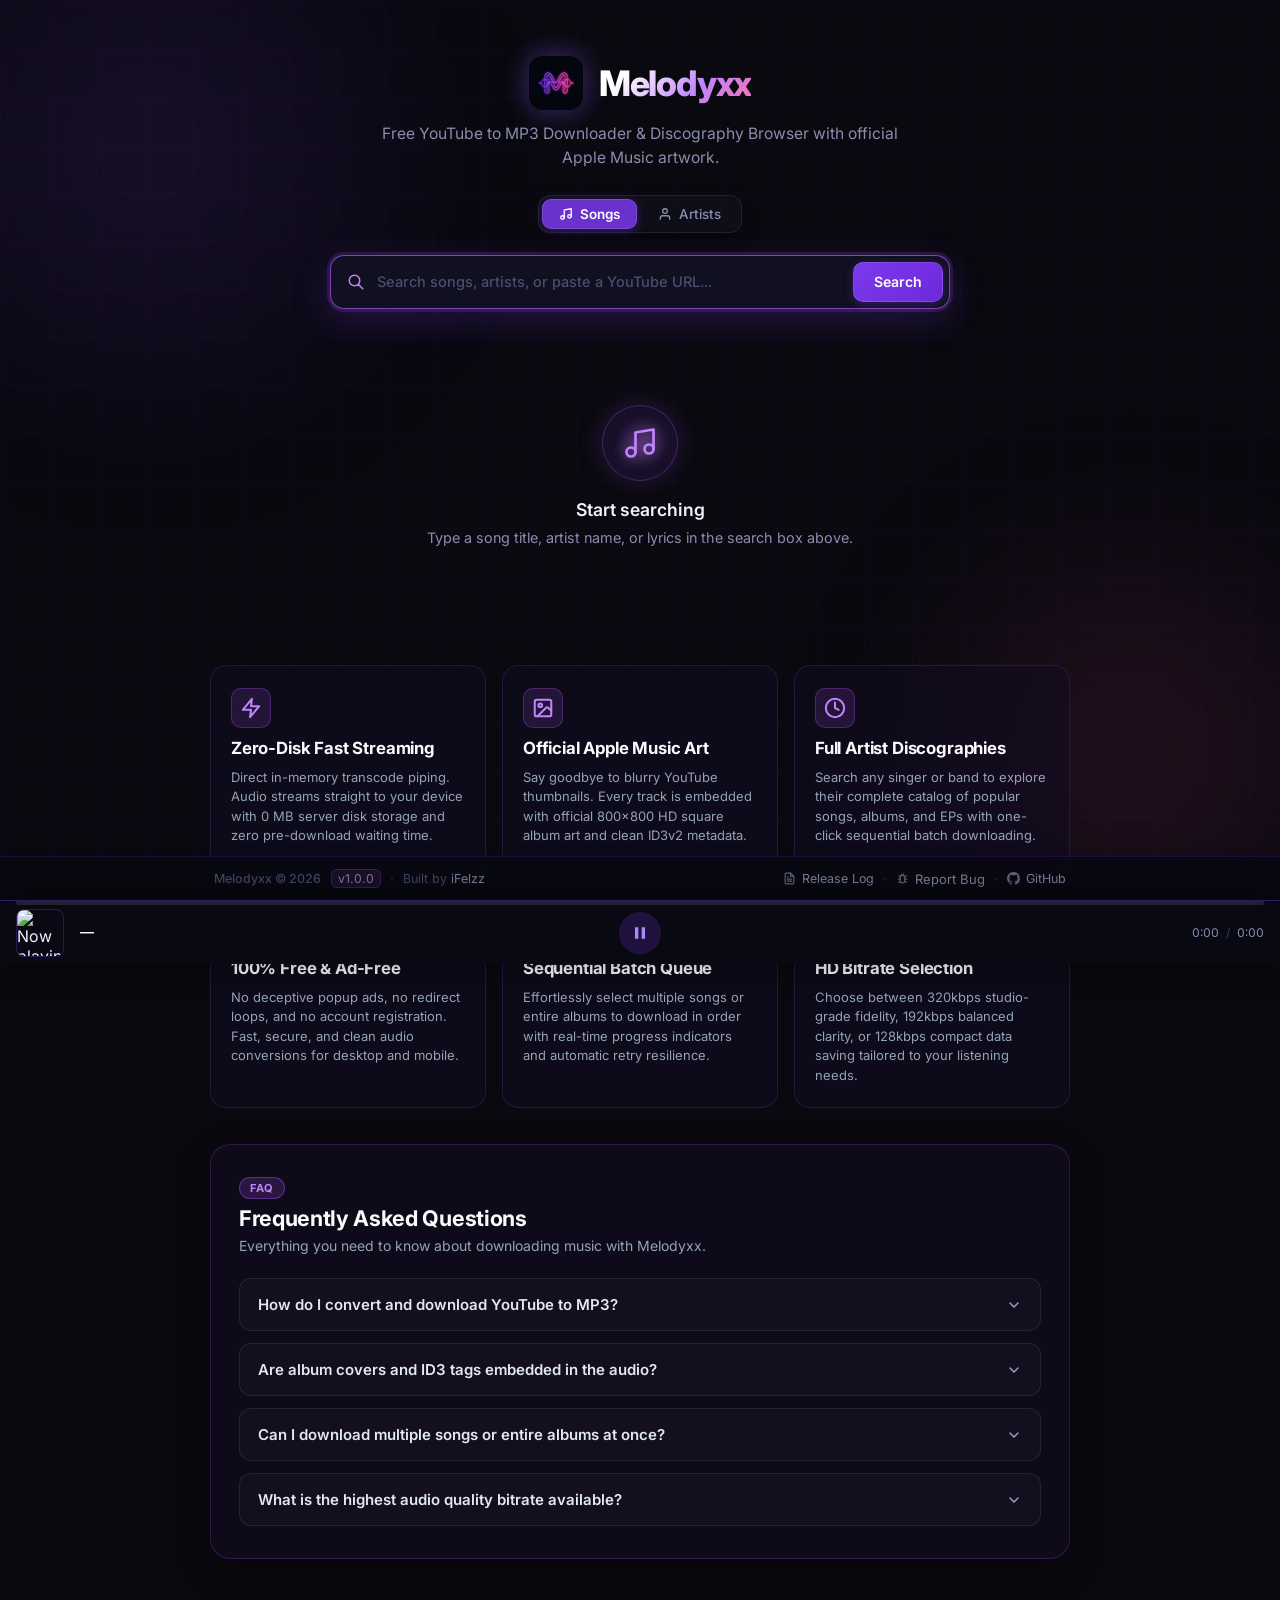
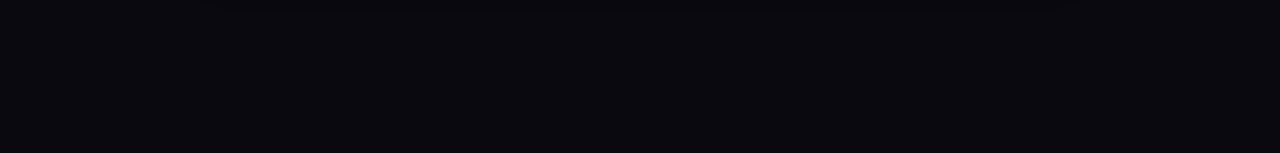
==== static/index.html @ e7a29bbb "fix(metadata): disambiguate artist photo via compact slug and fan ranking v1.14.8" ====
<!DOCTYPE html>
<html lang="en">

<head>
  <meta charset="UTF-8" />
  <meta name="viewport" content="width=device-width, initial-scale=1.0, viewport-fit=cover" />
  <title>Melodyxx — Free YouTube to MP3 Downloader &amp; Discography Browser (320kbps)</title>

  <!-- Primary SEO Meta Tags -->
  <meta name="title" content="Melodyxx — Free YouTube to MP3 Downloader &amp; Discography Browser (320kbps)" />
  <meta name="description" content="Fast, free YouTube to MP3 converter and artist discography browser. Download high-quality 320kbps MP3 audio with official Apple Music artwork and clean ID3 tags. No ads, no registration." />
  <meta name="keywords" content="youtube to mp3, youtube mp3 downloader, convert youtube to mp3, free youtube audio downloader, 320kbps mp3 download, music discography downloader, apple music metadata mp3, fast mp3 downloader no ads, safe mp3 converter" />
  <meta name="author" content="Melodyxx" />
  <meta name="robots" content="index, follow, max-image-preview:large, max-snippet:-1, max-video-preview:-1" />
  <link rel="canonical" href="https://melodyxx.eztec.biz.id/" />
  <meta name="google-site-verification" content="n9xC6-qf3zD8pCA3_-r5wdKkDVhva8FqZfMm5jcfBtU" />

  <!-- Open Graph / Facebook / Discord / WhatsApp -->
  <meta property="og:type" content="website" />
  <meta property="og:site_name" content="Melodyxx" />
  <meta property="og:url" content="https://melodyxx.eztec.biz.id/" />
  <meta property="og:title" content="Melodyxx — Free YouTube to MP3 Downloader &amp; Discography Browser" />
  <meta property="og:description" content="Download high-quality 320kbps MP3 music with official Apple Music artwork and clean metadata. 100% free, zero ads, no registration required." />
  <meta property="og:image" content="https://melodyxx.eztec.biz.id/static/logo.png" />
  <meta property="og:image:secure_url" content="https://melodyxx.eztec.biz.id/static/logo.png" />
  <meta property="og:image:width" content="512" />
  <meta property="og:image:height" content="512" />
  <meta property="og:image:alt" content="Melodyxx - Zero-Disk YouTube MP3 Downloader" />

  <!-- Twitter Card -->
  <meta name="twitter:card" content="summary" />
  <meta name="twitter:url" content="https://melodyxx.eztec.biz.id/" />
  <meta name="twitter:title" content="Melodyxx — Free YouTube to MP3 Downloader &amp; Discography Browser" />
  <meta name="twitter:description" content="Fast YouTube to MP3 audio converter with 320kbps streaming, official Apple Music artwork, and batch downloading. 100% free with zero ads." />
  <meta name="twitter:image" content="https://melodyxx.eztec.biz.id/static/logo.png" />
  <meta name="twitter:image:alt" content="Melodyxx - Zero-Disk YouTube MP3 Downloader" />

  <!-- Favicons & Mobile Icons -->
  <meta name="theme-color" content="#7c3aed" />
  <meta name="color-scheme" content="dark" />
  <link rel="icon" type="image/png" href="/static/logo.png?v=3" />
  <link rel="shortcut icon" href="/static/logo.png?v=3" />
  <link rel="apple-touch-icon" href="/static/logo.png?v=3" />
  <link rel="manifest" href="/static/manifest.json" />
  <meta name="apple-mobile-web-app-capable" content="yes" />
  <meta name="apple-mobile-web-app-status-bar-style" content="black-translucent" />
  <meta name="apple-mobile-web-app-title" content="Melodyxx" />

  <!-- Google Fonts -->
  <link rel="preconnect" href="https://fonts.googleapis.com" />
  <link rel="preconnect" href="https://fonts.gstatic.com" crossorigin />
  <link href="https://fonts.googleapis.com/css2?family=Inter:wght@300;400;500;600;700;800&display=swap" rel="stylesheet" />

  <!-- Structured Data: WebApplication, WebSite, & FAQPage Schemas -->
  <script type="application/ld+json">
  {
    "@context": "https://schema.org",
    "@graph": [
      {
        "@type": "WebApplication",
        "@id": "https://melodyxx.eztec.biz.id/#app",
        "name": "Melodyxx",
        "url": "https://melodyxx.eztec.biz.id/",
        "applicationCategory": "MultimediaApplication",
        "operatingSystem": "All (Web Browser, Windows, macOS, Linux, Android, iOS)",
        "browserRequirements": "Requires JavaScript. Requires HTML5 Audio support.",
        "offers": {
          "@type": "Offer",
          "price": "0",
          "priceCurrency": "USD"
        },
        "description": "Fast, free zero-disk YouTube to MP3 converter and artist discography browser. Delivers 320kbps MP3s with official Apple Music artwork and ID3 metadata.",
        "featureList": [
          "Zero-disk real-time in-memory streaming",
          "Official 800x800 Apple Music cover art embedding",
          "Automatic ID3v2 tag synchronization (Title, Artist, Album, Year)",
          "Artist discography browser with top popular tracks and full albums",
          "Sequential batch download queue",
          "Configurable download quality: 320kbps, 192kbps, 128kbps",
          "Zero intrusive ads and no registration required"
        ]
      },
      {
        "@type": "WebSite",
        "@id": "https://melodyxx.eztec.biz.id/#website",
        "url": "https://melodyxx.eztec.biz.id/",
        "name": "Melodyxx",
        "description": "Free YouTube to MP3 Downloader & Discography Browser",
        "potentialAction": {
          "@type": "SearchAction",
          "target": {
            "@type": "EntryPoint",
            "urlTemplate": "https://melodyxx.eztec.biz.id/?q={search_term_string}"
          },
          "query-input": "required name=search_term_string"
        }
      },
      {
        "@type": "FAQPage",
        "@id": "https://melodyxx.eztec.biz.id/#faq",
        "mainEntity": [
          {
            "@type": "Question",
            "name": "How do I download YouTube music to MP3 with Melodyxx?",
            "acceptedAnswer": {
              "@type": "Answer",
              "text": "Simply enter a song title, artist name, or paste a YouTube video URL into the search bar, select your preferred quality (128k, 192k, or 320k), and click Download. Your MP3 file will stream directly to your device with official cover art."
            }
          },
          {
            "@type": "Question",
            "name": "Is Melodyxx free and safe without ads?",
            "acceptedAnswer": {
              "@type": "Answer",
              "text": "Yes, Melodyxx is 100% free with zero pop-up ads, deceptive click redirects, or malware. No account creation or software installation is required."
            }
          },
          {
            "@type": "Question",
            "name": "Does Melodyxx include official album art and ID3 metadata?",
            "acceptedAnswer": {
              "@type": "Answer",
              "text": "Yes! Melodyxx automatically queries the Apple Music catalog to retrieve official high-resolution 800x800 square cover art and embeds standard ID3v2 tags (Artist, Title, Album, and Release Year) directly into the MP3 file on the fly."
            }
          },
          {
            "@type": "Question",
            "name": "Can I download an entire artist discography or album in batch?",
            "acceptedAnswer": {
              "@type": "Answer",
              "text": "Yes. Switch to the 'Artists' tab, search for any artist to view their popular tracks and albums, select multiple songs or click 'Select All', and download them sequentially using the batch download queue."
            }
          },
          {
            "@type": "Question",
            "name": "What audio quality bitrates are supported?",
            "acceptedAnswer": {
              "@type": "Answer",
              "text": "Melodyxx supports 320kbps (High-definition studio quality), 192kbps (Standard balanced quality), and 128kbps (Compact data-saving quality)."
            }
          }
        ]
      }
    ]
  }
  </script>

  <link rel="stylesheet" href="/static/css/style.css?v=1.14.8" />
</head>

<body>

  <!-- Floating App Update Notification Banner -->
  <div id="update-notification-banner" class="update-notification-banner" style="display: none;" role="alert">
    <div class="update-banner-icon" aria-hidden="true">
      <svg width="18" height="18" viewBox="0 0 24 24" fill="none" stroke="currentColor" stroke-width="2.2" stroke-linecap="round" stroke-linejoin="round">
        <path d="M3 12a9 9 0 0 1 9-9 9.75 9.75 0 0 1 6.74 2.74L21 8"/>
        <path d="M21 3v5h-5"/>
        <path d="M21 12a9 9 0 0 1-9 9 9.75 9.75 0 0 1-6.74-2.74L3 16"/>
        <path d="M3 21v-5h5"/>
      </svg>
    </div>
    <div class="update-banner-content">
      <div class="update-banner-title">Update Available!</div>
      <div class="update-banner-desc">Melodyxx <span id="update-new-version" class="update-version-tag">v1.2.0</span> is ready. Refresh to update.</div>
    </div>
    <div class="update-banner-actions">
      <button type="button" class="btn-update-reload" id="btn-update-reload">Refresh</button>
      <button type="button" class="btn-update-dismiss" id="btn-update-dismiss" aria-label="Dismiss">&times;</button>
    </div>
  </div>

  <!-- Reconnected Notification Toast Banner -->
  <div id="reconnect-banner" class="reconnect-banner" style="display: none;" role="status">
    <div class="reconnect-banner-icon" aria-hidden="true">
      <svg width="18" height="18" viewBox="0 0 24 24" fill="none" stroke="#34d399" stroke-width="2.5" stroke-linecap="round" stroke-linejoin="round">
        <path d="M20 6L9 17l-5-5"/>
      </svg>
    </div>
    <span class="reconnect-banner-text">Connected! You're back online.</span>
  </div>

  <!-- Decorative background -->
  <div class="bg-mesh" aria-hidden="true"></div>
  <div class="bg-grid" aria-hidden="true"></div>

  <div class="app-wrapper">

    <!-- ── HERO / HEADER ── -->
    <header class="hero" role="banner">
      <div class="logo-wrap">
        <img src="/static/logo.png?v=3" alt="Melodyxx logo" class="logo-img" />
        <h1 class="logo-text">Melodyxx</h1>
      </div>

      <p class="hero-tagline">
        Free YouTube to MP3 Downloader &amp; Discography Browser with official Apple Music artwork.
      </p>

      <!-- Search Mode Tabs -->
      <div class="search-mode-tabs" role="tablist" aria-label="Search Mode">
        <button type="button" class="search-mode-tab active" data-mode="songs" id="tab-mode-songs" role="tab" aria-selected="true">
          <svg width="14" height="14" viewBox="0 0 24 24" fill="none" stroke="currentColor" stroke-width="2.2" stroke-linecap="round" stroke-linejoin="round" aria-hidden="true"><path d="M9 18V5l12-2v13"></path><circle cx="6" cy="18" r="3"></circle><circle cx="18" cy="16" r="3"></circle></svg>
          <span>Songs</span>
        </button>
        <button type="button" class="search-mode-tab" data-mode="artists" id="tab-mode-artists" role="tab" aria-selected="false">
          <svg width="14" height="14" viewBox="0 0 24 24" fill="none" stroke="currentColor" stroke-width="2.2" stroke-linecap="round" stroke-linejoin="round" aria-hidden="true"><path d="M20 21v-2a4 4 0 0 0-4-4H8a4 4 0 0 0-4 4v2"></path><circle cx="12" cy="7" r="4"></circle></svg>
          <span>Artists</span>
        </button>
      </div>

      <!-- Unified Search Command Bar -->
      <form class="search-form" id="search-form" role="search" aria-label="Search songs or artists">
        <div class="search-input-wrap">
          <svg class="search-icon" aria-hidden="true" fill="none" stroke="currentColor" viewBox="0 0 24 24">
            <path stroke-linecap="round" stroke-linejoin="round" stroke-width="2"
              d="M21 21l-6-6m2-5a7 7 0 11-14 0 7 7 0 0114 0z" />
          </svg>
          <input id="search-input" type="search" name="q" placeholder="Search songs, artists, or paste a YouTube URL..."
            autocomplete="off" spellcheck="false" aria-label="Search keyword" required />
          <button type="button" id="btn-search-clear" class="btn-search-clear" aria-label="Clear search input" style="display: none;">
            <svg width="13" height="13" viewBox="0 0 24 24" fill="none" stroke="currentColor" stroke-width="2.5" stroke-linecap="round" stroke-linejoin="round" aria-hidden="true">
              <line x1="18" y1="6" x2="6" y2="18"></line>
              <line x1="6" y1="6" x2="18" y2="18"></line>
            </svg>
          </button>
        </div>
        <button type="submit" id="search-btn" aria-label="Search">
          <span>Search</span>
        </button>

        <!-- Live Autocomplete & Artist Recommendation Dropdown -->
        <div id="search-suggestions" class="search-suggestions-dropdown" style="display: none;" role="listbox" aria-label="Search recommendations"></div>
      </form>
    </header>

    <!-- ── MAIN CONTENT ── -->
    <main class="main-content" id="main-content" aria-live="polite">
      <div class="container">

        <!-- Loading spinner -->
        <div id="loading" role="status" aria-label="Searching…">
          <div class="spinner" aria-hidden="true"></div>
          <p class="loading-text" id="loading-text">Searching for songs…</p>
        </div>

        <!-- Empty state (default) -->
        <div class="state-msg" id="empty-state">
          <div class="state-icon-wrap" aria-hidden="true">
            <svg class="state-icon" viewBox="0 0 24 24" fill="none" stroke="currentColor" stroke-width="1.8" stroke-linecap="round" stroke-linejoin="round">
              <path d="M9 18V5l12-2v13" />
              <circle cx="6" cy="18" r="3" />
              <circle cx="18" cy="16" r="3" />
            </svg>
          </div>
          <h3>Start searching</h3>
          <p>Type a song title, artist name, or lyrics in the search box above.</p>
        </div>

        <!-- Error state -->
        <div class="state-msg" id="error-state" style="display:none;" role="alert">
          <div class="state-icon-wrap state-icon-error" aria-hidden="true">
            <svg class="state-icon" viewBox="0 0 24 24" fill="none" stroke="currentColor" stroke-width="1.8" stroke-linecap="round" stroke-linejoin="round">
              <path d="m21.73 18-8-14a2 2 0 0 0-3.48 0l-8 14A2 2 0 0 0 4 21h16a2 2 0 0 0 1.73-3Z" />
              <line x1="12" y1="9" x2="12" y2="13" />
              <line x1="12" y1="17" x2="12.01" y2="17" />
            </svg>
          </div>
          <h3>Search failed</h3>
          <p id="error-msg">An error occurred. Please try again.</p>
        </div>

        <!-- No results state -->
        <div class="state-msg" id="no-results-state" style="display:none;">
          <div class="state-icon-wrap" aria-hidden="true">
            <svg class="state-icon" viewBox="0 0 24 24" fill="none" stroke="currentColor" stroke-width="1.8" stroke-linecap="round" stroke-linejoin="round">
              <circle cx="11" cy="11" r="8" />
              <line x1="21" y1="21" x2="16.65" y2="16.65" />
              <line x1="8" y1="11" x2="14" y2="11" />
            </svg>
          </div>
          <h3>No results found</h3>
          <p>Try a different keyword.</p>
        </div>

        <!-- Results -->
        <section id="results" aria-label="Search results">
          <div class="results-header-wrap">
            <div style="display: flex; align-items: center; gap: 12px;">
              <span class="results-title">Search Results</span>
              <span class="results-count" id="results-count">0 results</span>
            </div>
            <div class="results-actions-bar">
              <div class="global-quality-wrap">
                <span class="action-bar-label">Download Quality:</span>
                <div class="global-quality-toggle" role="group" aria-label="Default audio quality">
                  <button type="button" class="global-q-btn" data-quality="128" aria-label="Set 128k quality">128k</button>
                  <button type="button" class="global-q-btn" data-quality="192" aria-label="Set 192k quality">192k</button>
                  <button type="button" class="global-q-btn active" data-quality="320" aria-label="Set 320k quality">320k</button>
                </div>
              </div>
              <div class="limit-selector">
                <label for="limit-select">Show:</label>
                <select id="limit-select">
                  <option value="10">10 per page</option>
                  <option value="20">20 per page</option>
                  <option value="30">30 per page</option>
                  <option value="50">50 per page</option>
                </select>
              </div>
            </div>
          </div>
          <div class="results-grid" id="results-grid" role="list">
            <!-- Cards injected here -->
          </div>
          <div class="pagination" id="pagination-controls" style="display: none;">
            <button class="pagination-btn" id="btn-prev">Previous</button>
            <div class="pagination-info">Page <span id="page-current">1</span> of <span id="page-total">1</span></div>
            <button class="pagination-btn" id="btn-next">Next</button>
          </div>
        </section>

        <!-- Artist Search Results List -->
        <section id="artist-search-results" class="artist-search-section" style="display: none;" aria-label="Artist search results">
          <div class="results-header-wrap">
            <div style="display: flex; align-items: center; gap: 12px;">
              <span class="results-title">Artists Found</span>
              <span class="results-count" id="artist-results-count">0 artists</span>
            </div>
          </div>

          <!-- Did you mean / Suggestion chips -->
          <div id="artist-suggestions-bar" class="artist-suggestions-bar" style="display: none;">
            <div class="suggestion-label-wrap">
              <svg class="suggestion-icon" width="14" height="14" viewBox="0 0 24 24" fill="none" stroke="currentColor" stroke-width="2.2" stroke-linecap="round" stroke-linejoin="round" aria-hidden="true"><circle cx="12" cy="12" r="10"></circle><line x1="12" y1="16" x2="12" y2="12"></line><line x1="12" y1="8" x2="12.01" y2="8"></line></svg>
              <span>Did you mean:</span>
            </div>
            <div id="artist-suggestion-chips" class="suggestion-chips" role="group" aria-label="Suggested artists"></div>
          </div>

          <div class="artist-results-grid" id="artist-results-grid"></div>

          <!-- Load More Button -->
          <div class="artist-load-more-wrap" id="artist-load-more-wrap" style="display: none;">
            <button type="button" class="btn-load-more-artists" id="btn-load-more-artists" aria-label="Load more artists">
              <svg width="15" height="15" viewBox="0 0 24 24" fill="none" stroke="currentColor" stroke-width="2.5" stroke-linecap="round" stroke-linejoin="round" aria-hidden="true">
                <path d="M12 5v14M5 12h14"></path>
              </svg>
              <span id="btn-load-more-artists-label">Load More Artists</span>
            </button>
          </div>
        </section>

        <!-- Artist Discography View -->
        <section id="artist-view" class="artist-discography-section" style="display: none;" aria-label="Artist Discography">
          <button type="button" class="btn-back-artist" id="btn-back-artist">
            <svg width="16" height="16" viewBox="0 0 24 24" fill="none" stroke="currentColor" stroke-width="2.5"><path d="M19 12H5M12 19l-7-7 7-7"/></svg>
            Back to Search Results
          </button>

          <!-- Artist Hero Banner -->
          <div class="artist-banner" id="artist-banner">
            <!-- Dynamic Ambient Artwork Backdrop -->
            <div class="artist-ambient-backdrop" id="artist-ambient-backdrop" aria-hidden="true"></div>
            <div class="artist-banner-overlay" aria-hidden="true"></div>

            <div class="artist-banner-content">
              <div class="artist-banner-left">
                <div class="artist-avatar-wrap">
                  <img class="artist-avatar" id="artist-avatar" src="" alt="Artist Photo">
                </div>
                <div class="artist-meta">
                  <div class="artist-badges-wrap" style="display: flex; align-items: center; gap: 8px; margin-bottom: 6px; flex-wrap: wrap;">
                    <span class="artist-country-badge" id="artist-country" style="display: none;"></span>
                    <span class="artist-genre-badge" id="artist-genre">Genre</span>
                  </div>
                  <h2 class="artist-name" id="artist-name">Artist Name</h2>
                  <p class="artist-stats" id="artist-stats">Loading discography...</p>
                </div>
              </div>

              <!-- Extra Music Insights & Stats (Right Column) -->
              <div class="artist-extra-stats" id="artist-extra-stats">
                <div class="stat-pill-card" title="Career Span / Release Years">
                  <div class="stat-pill-icon" aria-hidden="true">
                    <svg width="14" height="14" viewBox="0 0 24 24" fill="none" stroke="currentColor" stroke-width="2.2" stroke-linecap="round" stroke-linejoin="round">
                      <rect x="3" y="4" width="18" height="18" rx="2" ry="2"></rect>
                      <line x1="16" y1="2" x2="16" y2="6"></line>
                      <line x1="8" y1="2" x2="8" y2="6"></line>
                      <line x1="3" y1="10" x2="21" y2="10"></line>
                    </svg>
                  </div>
                  <div class="stat-pill-info">
                    <span class="stat-pill-label">Career Span</span>
                    <span class="stat-pill-val" id="artist-stat-career">—</span>
                  </div>
                </div>

                <div class="stat-pill-card" title="Most Recent Album or EP">
                  <div class="stat-pill-icon" aria-hidden="true">
                    <svg width="14" height="14" viewBox="0 0 24 24" fill="none" stroke="currentColor" stroke-width="2.2" stroke-linecap="round" stroke-linejoin="round">
                      <circle cx="12" cy="12" r="10"></circle>
                      <circle cx="12" cy="12" r="3"></circle>
                    </svg>
                  </div>
                  <div class="stat-pill-info">
                    <span class="stat-pill-label">Latest Album</span>
                    <span class="stat-pill-val" id="artist-stat-latest">—</span>
                  </div>
                </div>

                <div class="stat-pill-card" title="Estimated Total Playtime for Popular Tracks">
                  <div class="stat-pill-icon" aria-hidden="true">
                    <svg width="14" height="14" viewBox="0 0 24 24" fill="none" stroke="currentColor" stroke-width="2.2" stroke-linecap="round" stroke-linejoin="round">
                      <circle cx="12" cy="12" r="10"></circle>
                      <polyline points="12 6 12 12 16 14"></polyline>
                    </svg>
                  </div>
                  <div class="stat-pill-info">
                    <span class="stat-pill-label">Total Music</span>
                    <span class="stat-pill-val" id="artist-stat-duration">—</span>
                  </div>
                </div>

                <div class="stat-pill-card" title="Estimated Total Audio Download Size">
                  <div class="stat-pill-icon" aria-hidden="true">
                    <svg width="14" height="14" viewBox="0 0 24 24" fill="none" stroke="currentColor" stroke-width="2.2" stroke-linecap="round" stroke-linejoin="round">
                      <path d="M21 15v4a2 2 0 0 1-2 2H5a2 2 0 0 1-2-2v-4"></path>
                      <polyline points="7 10 12 15 17 10"></polyline>
                      <line x1="12" y1="15" x2="12" y2="3"></line>
                    </svg>
                  </div>
                  <div class="stat-pill-info">
                    <span class="stat-pill-label">Est. Size</span>
                    <span class="stat-pill-val" id="artist-stat-size">—</span>
                  </div>
                </div>
              </div>
            </div>
          </div>

          <!-- Discography Sub Tabs: Top Songs vs Albums -->
          <div class="disco-nav-tabs" role="tablist">
            <button type="button" class="disco-tab active" data-view="top-songs" id="tab-top-songs">
              <svg class="tab-icon" viewBox="0 0 24 24" fill="none" stroke="currentColor" stroke-width="2" stroke-linecap="round" stroke-linejoin="round" aria-hidden="true">
                <path d="M8.5 14.5A2.5 2.5 0 0 0 11 12c0-1.38-.5-2-1-3-1.072-2.143-.224-4.054 2-6 .5 2.5 2 4.9 4 6.5 2 1.6 3 3.5 3 5.5a7 7 0 1 1-14 0c0-1.153.433-2.294 1-3a2.5 2.5 0 0 0 2.5 2.5z" />
              </svg>
              Popular Songs
            </button>
            <button type="button" class="disco-tab" data-view="albums" id="tab-albums">
              <svg class="tab-icon" viewBox="0 0 24 24" fill="none" stroke="currentColor" stroke-width="2" stroke-linecap="round" stroke-linejoin="round" aria-hidden="true">
                <circle cx="12" cy="12" r="10" />
                <circle cx="12" cy="12" r="3" />
              </svg>
              All Albums &amp; EPs
            </button>
          </div>

          <!-- Top Songs Panel -->
          <div class="disco-panel" id="panel-top-songs">
            <div class="disco-panel-header">
              <span class="panel-subtitle" id="top-songs-subtitle">Most popular songs</span>
              <div class="disco-top-actions">
                <div class="disco-limit-wrap">
                  <label for="top-songs-limit-select">Show:</label>
                  <select id="top-songs-limit-select" class="disco-select">
                    <option value="25">25 songs</option>
                    <option value="50">50 songs</option>
                    <option value="100" selected>100 songs</option>
                    <option value="all">All songs</option>
                  </select>
                </div>
                <button type="button" class="btn-select-all-top" id="btn-select-all-top">
                  Select All Popular Songs
                </button>
              </div>
            </div>
            <div class="tracks-list" id="top-songs-list"></div>
          </div>

          <!-- Albums Panel -->
          <div class="disco-panel" id="panel-albums" style="display: none;">
            <div class="albums-grid" id="albums-grid"></div>
          </div>
        </section>

        <!-- ── SEO FEATURE SHOWCASE & FAQ ── -->
        <section class="seo-info-section" id="seo-info-section" aria-label="About Melodyxx and Frequently Asked Questions">
          
          <!-- Feature Highlights Grid -->
          <div class="seo-grid">
            <article class="seo-card">
              <div class="seo-card-icon" aria-hidden="true">
                <svg width="22" height="22" viewBox="0 0 24 24" fill="none" stroke="currentColor" stroke-width="2.2" stroke-linecap="round" stroke-linejoin="round">
                  <polygon points="13 2 3 14 12 14 11 22 21 10 12 10 13 2"/>
                </svg>
              </div>
              <h2 class="seo-card-title">Zero-Disk Fast Streaming</h2>
              <p class="seo-card-text">
                Direct in-memory transcode piping. Audio streams straight to your device with 0 MB server disk storage and zero pre-download waiting time.
              </p>
            </article>

            <article class="seo-card">
              <div class="seo-card-icon" aria-hidden="true">
                <svg width="22" height="22" viewBox="0 0 24 24" fill="none" stroke="currentColor" stroke-width="2.2" stroke-linecap="round" stroke-linejoin="round">
                  <rect width="18" height="18" x="3" y="3" rx="2" ry="2"/>
                  <circle cx="9" cy="9" r="2"/>
                  <path d="m21 15-3.086-3.086a2 2 0 0 0-2.828 0L6 21"/>
                </svg>
              </div>
              <h2 class="seo-card-title">Official Apple Music Art</h2>
              <p class="seo-card-text">
                Say goodbye to blurry YouTube thumbnails. Every track is embedded with official 800x800 HD square album art and clean ID3v2 metadata.
              </p>
            </article>

            <article class="seo-card">
              <div class="seo-card-icon" aria-hidden="true">
                <svg width="22" height="22" viewBox="0 0 24 24" fill="none" stroke="currentColor" stroke-width="2.2" stroke-linecap="round" stroke-linejoin="round">
                  <circle cx="12" cy="12" r="10"/>
                  <path d="M12 6v6l4 2"/>
                </svg>
              </div>
              <h2 class="seo-card-title">Full Artist Discographies</h2>
              <p class="seo-card-text">
                Search any singer or band to explore their complete catalog of popular songs, albums, and EPs with one-click sequential batch downloading.
              </p>
            </article>

            <article class="seo-card">
              <div class="seo-card-icon" aria-hidden="true">
                <svg width="22" height="22" viewBox="0 0 24 24" fill="none" stroke="currentColor" stroke-width="2.2" stroke-linecap="round" stroke-linejoin="round">
                  <path d="M12 22s8-4 8-10V5l-8-3-8 3v7c0 6 8 10 8 10z"/>
                </svg>
              </div>
              <h2 class="seo-card-title">100% Free &amp; Ad-Free</h2>
              <p class="seo-card-text">
                No deceptive popup ads, no redirect loops, and no account registration. Fast, secure, and clean audio conversions for desktop and mobile.
              </p>
            </article>

            <article class="seo-card">
              <div class="seo-card-icon" aria-hidden="true">
                <svg width="22" height="22" viewBox="0 0 24 24" fill="none" stroke="currentColor" stroke-width="2.2" stroke-linecap="round" stroke-linejoin="round">
                  <path d="M21 15v4a2 2 0 0 1-2 2H5a2 2 0 0 1-2-2v-4"/>
                  <polyline points="7 10 12 15 17 10"/>
                  <line x1="12" y1="15" x2="12" y2="3"/>
                </svg>
              </div>
              <h2 class="seo-card-title">Sequential Batch Queue</h2>
              <p class="seo-card-text">
                Effortlessly select multiple songs or entire albums to download in order with real-time progress indicators and automatic retry resilience.
              </p>
            </article>

            <article class="seo-card">
              <div class="seo-card-icon" aria-hidden="true">
                <svg width="22" height="22" viewBox="0 0 24 24" fill="none" stroke="currentColor" stroke-width="2.2" stroke-linecap="round" stroke-linejoin="round">
                  <path d="M12 2v20M17 5H9.5a3.5 3.5 0 0 0 0 7h5a3.5 3.5 0 0 1 0 7H6"/>
                </svg>
              </div>
              <h2 class="seo-card-title">HD Bitrate Selection</h2>
              <p class="seo-card-text">
                Choose between 320kbps studio-grade fidelity, 192kbps balanced clarity, or 128kbps compact data saving tailored to your listening needs.
              </p>
            </article>
          </div>

          <!-- FAQ Accordion -->
          <div class="seo-faq-card">
            <div class="seo-faq-header">
              <span class="seo-badge-pill">FAQ</span>
              <h2 class="seo-faq-title">Frequently Asked Questions</h2>
              <p class="seo-faq-subtitle">Everything you need to know about downloading music with Melodyxx.</p>
            </div>

            <div class="seo-faq-list">
              <details class="faq-item">
                <summary class="faq-summary">
                  <span>How do I convert and download YouTube to MP3?</span>
                  <svg class="faq-chevron" width="16" height="16" viewBox="0 0 24 24" fill="none" stroke="currentColor" stroke-width="2.2" stroke-linecap="round" stroke-linejoin="round"><polyline points="6 9 12 15 18 9"/></svg>
                </summary>
                <div class="faq-answer">
                  <p>Type a song title or artist into the search box above, or paste any YouTube video link. Pick your desired audio quality (128k, 192k, or 320k), then click Download. Melodyxx instantly pipes the converted MP3 file directly to your browser.</p>
                </div>
              </details>

              <details class="faq-item">
                <summary class="faq-summary">
                  <span>Are album covers and ID3 tags embedded in the audio?</span>
                  <svg class="faq-chevron" width="16" height="16" viewBox="0 0 24 24" fill="none" stroke="currentColor" stroke-width="2.2" stroke-linecap="round" stroke-linejoin="round"><polyline points="6 9 12 15 18 9"/></svg>
                </summary>
                <div class="faq-answer">
                  <p>Yes. Melodyxx automatically queries Apple Music to match track titles and embed official 800x800 square cover artwork, song title, artist, album name, and release year directly into the ID3v2 metadata frames.</p>
                </div>
              </details>

              <details class="faq-item">
                <summary class="faq-summary">
                  <span>Can I download multiple songs or entire albums at once?</span>
                  <svg class="faq-chevron" width="16" height="16" viewBox="0 0 24 24" fill="none" stroke="currentColor" stroke-width="2.2" stroke-linecap="round" stroke-linejoin="round"><polyline points="6 9 12 15 18 9"/></svg>
                </summary>
                <div class="faq-answer">
                  <p>Yes. Click the "Artists" search tab to explore discographies. Check the boxes next to the songs you want—or click "Select All"—then hit "Download Selected" to sequentially download the entire batch.</p>
                </div>
              </details>

              <details class="faq-item">
                <summary class="faq-summary">
                  <span>What is the highest audio quality bitrate available?</span>
                  <svg class="faq-chevron" width="16" height="16" viewBox="0 0 24 24" fill="none" stroke="currentColor" stroke-width="2.2" stroke-linecap="round" stroke-linejoin="round"><polyline points="6 9 12 15 18 9"/></svg>
                </summary>
                <div class="faq-answer">
                  <p>Melodyxx offers 320kbps (best high-definition fidelity), 192kbps (optimal balance of size and quality), and 128kbps (lightweight data saving). You can easily switch quality using the global toggle at the top of the search results.</p>
                </div>
              </details>
            </div>
          </div>

        </section>

      </div><!-- /container -->
    </main>

    <!-- ── FOOTER ── -->
    <footer class="app-footer">
      <div class="footer-container">
        <div class="footer-left">
          <span class="footer-copy">Melodyxx &copy; 2026</span>
          <span class="version-badge" id="version-badge">
            <a id="version-link" href="https://github.com/iFelzz/melodyxx" target="_blank" rel="noopener">v1.0.0</a>
          </span>
          <span class="footer-sep">&bull;</span>
          <span class="footer-by">Built by <a href="https://github.com/iFelzz" target="_blank" rel="noopener">iFelzz</a></span>
        </div>
        <div class="footer-right">
          <button type="button" class="footer-github-link footer-release-btn" id="btn-open-release-log" title="Open Release Log &amp; What's New">
            <svg class="footer-github-icon" viewBox="0 0 24 24" width="13" height="13" fill="none" stroke="currentColor" stroke-width="2.2" stroke-linecap="round" stroke-linejoin="round" aria-hidden="true">
              <path d="M14 2H6a2 2 0 0 0-2 2v16a2 2 0 0 0 2 2h12a2 2 0 0 0 2-2V8z"></path>
              <polyline points="14 2 14 8 20 8"></polyline>
              <line x1="16" y1="13" x2="8" y2="13"></line>
              <line x1="16" y1="17" x2="8" y2="17"></line>
              <polyline points="10 9 9 9 8 9"></polyline>
            </svg>
            <span>Release Log</span>
            <span class="release-footer-dot" id="release-log-badge" style="display: none;" aria-label="New update available"></span>
          </button>
          <span class="footer-sep">&bull;</span>
          <button type="button" class="footer-github-link footer-report-btn" id="btn-open-bug-report" title="Report a Bug or Feedback">
            <svg class="footer-github-icon" viewBox="0 0 24 24" width="13" height="13" fill="none" stroke="currentColor" stroke-width="2.2" stroke-linecap="round" stroke-linejoin="round" aria-hidden="true">
              <rect width="8" height="14" x="8" y="6" rx="4"/>
              <path d="m19 7-3 2M5 7l3 2M19 19l-3-2M5 19l3-2M20 13h-4M4 13h4M10 4l1 2M14 4l-1 2"/>
            </svg>
            <span>Report Bug</span>
          </button>
          <span class="footer-sep">&bull;</span>
          <a href="https://github.com/iFelzz/melodyxx" target="_blank" rel="noopener" class="footer-github-link" title="GitHub Repository">
            <svg class="footer-github-icon" viewBox="0 0 24 24" width="13" height="13" fill="currentColor" aria-hidden="true">
              <path d="M12 0C5.37 0 0 5.37 0 12c0 5.31 3.435 9.795 8.205 11.385.6.105.825-.255.825-.57 0-.285-.015-1.23-.015-2.235-3.015.555-3.795-.735-4.035-1.41-.135-.345-.72-1.41-1.23-1.695-.42-.225-1.02-.78-.015-.795.945-.015 1.62.87 1.845 1.23 1.08 1.815 2.805 1.305 3.495.99.105-.78.42-1.305.765-1.605-2.67-.3-5.46-1.335-5.46-5.925 0-1.305.465-2.385 1.23-3.225-.12-.3-.54-1.53.12-3.18 0 0 1.005-.315 3.3 1.23.96-.27 1.98-.405 3-.405s2.04.135 3 .405c2.295-1.56 3.3-1.23 3.3-1.23.66 1.65.24 2.88.12 3.18.765.84 1.23 1.905 1.23 3.225 0 4.605-2.805 5.625-5.475 5.925.435.375.81 1.095.81 2.22 0 1.605-.015 2.895-.015 3.3 0 .315.225.69.825.57A12.02 12.02 0 0024 12c0-6.63-5.37-12-12-12z"/>
            </svg>
            <span>GitHub</span>
          </a>
        </div>
      </div>
    </footer>

  </div><!-- /app-wrapper -->

  <audio id="global-player" style="display: none;"></audio>

  <!-- Volume Control -->
  <div id="volume-control" class="volume-control">
    <svg width="20" height="20" viewBox="0 0 24 24" fill="none" stroke="currentColor" stroke-width="2"
      stroke-linecap="round" stroke-linejoin="round" style="color: var(--clr-accent);">
      <polygon points="11 5 6 9 2 9 2 15 6 15 11 19 11 5"></polygon>
      <path d="M19.07 4.93a10 10 0 0 1 0 14.14M15.54 8.46a5 5 0 0 1 0 7.07"></path>
    </svg>
    <input type="range" id="volume-slider" min="0" max="1" step="0.05" value="1" aria-label="Volume Control">
  </div>

  <!-- Mini Now Playing Bar -->
  <div id="mini-player" class="mini-player" role="region" aria-label="Now Playing">
    <!-- Seekbar (full-width strip at top) -->
    <div class="mini-seek-wrap">
      <input type="range" id="mini-seek" min="0" max="100" step="0.1" value="0" aria-label="Seek audio">
    </div>

    <!-- Thumbnail -->
    <img id="mini-thumb" class="mini-thumb" src="" alt="Now playing thumbnail">

    <!-- Song Info -->
    <div class="mini-info">
      <div class="mini-title" id="mini-title">—</div>
      <div class="mini-artist" id="mini-artist"></div>
    </div>

    <!-- Time -->
    <div class="mini-time">
      <span id="mini-current">0:00</span>
      <span style="margin: 0 4px; opacity:0.4;">&#47;</span>
      <span id="mini-duration">0:00</span>
    </div>

    <!-- Controls -->
    <div class="mini-controls">
      <button class="mini-btn primary" id="mini-playpause" aria-label="Play / Pause">
        <svg width="20" height="20" viewBox="0 0 24 24" fill="currentColor" id="mini-play-icon">
          <path d="M6 19h4V5H6v14zm8-14v14h4V5h-4z" />
        </svg>
      </button>
    </div>
  </div>

  <!-- Floating Batch Action Bar -->
  <div id="batch-action-bar" class="batch-action-bar" style="display: none;">
    <div class="batch-bar-left">
      <span class="batch-count-badge" id="batch-count">0</span>
      <span class="batch-count-label">tracks selected</span>
    </div>
    <div class="batch-bar-actions">
      <button type="button" class="btn-batch-clear" id="btn-batch-clear">Deselect All</button>
      <button type="button" class="btn-batch-download" id="btn-batch-download">
        <svg width="18" height="18" viewBox="0 0 24 24" fill="none" stroke="currentColor" stroke-width="2.5"><path d="M21 15v4a2 2 0 0 1-2 2H5a2 2 0 0 1-2-2v-4M7 10l5 5 5-5M12 15V3"/></svg>
        <span id="btn-batch-dl-text">Download Selected (0)</span>
      </button>
    </div>
  </div>

  <!-- Floating Batch Download Progress Drawer -->
  <div id="batch-progress-widget" class="batch-progress-widget" style="display: none;">
    <div class="batch-progress-header">
      <div class="batch-progress-title-wrap">
        <div class="spinner-small" id="batch-spinner"></div>
        <span class="batch-progress-title" id="batch-progress-title">Downloading Batch...</span>
      </div>
      <button type="button" class="btn-batch-cancel" id="btn-batch-cancel" title="Cancel Queue" aria-label="Cancel Queue">
        <svg width="14" height="14" viewBox="0 0 24 24" fill="none" stroke="currentColor" stroke-width="2.5" stroke-linecap="round" stroke-linejoin="round"><path d="M18 6L6 18M6 6l12 12"/></svg>
      </button>
    </div>
    <div class="batch-progress-sub" id="batch-progress-sub">Preparing queue...</div>
    <div class="batch-progress-track">
      <div class="batch-progress-fill" id="batch-progress-fill" style="width: 0%;"></div>
    </div>
    <div class="batch-progress-footer">
      <span id="batch-progress-count">0 / 0</span>
      <span id="batch-progress-status">Sequential download</span>
    </div>
    <div class="batch-progress-actions" id="batch-progress-actions" style="display: none;">
      <button type="button" class="btn-batch-retry" id="btn-batch-retry">
        <svg width="14" height="14" viewBox="0 0 24 24" fill="none" stroke="currentColor" stroke-width="2.5"><path d="M1 4v6h6M23 20v-6h-6"/><path d="M20.49 9A9 9 0 0 0 5.64 5.64L1 10m22 4l-4.64 4.36A9 9 0 0 1 3.51 15"/></svg>
        <span id="btn-batch-retry-text">Retry Failed Tracks</span>
      </button>
      <button type="button" class="btn-batch-dismiss" id="btn-batch-dismiss">Dismiss</button>
    </div>
  </div>

  <!-- Release Log / What's New Modal Drawer -->
  <div id="release-log-modal" class="release-modal-backdrop" style="display: none;" role="dialog" aria-modal="true" aria-labelledby="release-modal-title">
    <div class="release-modal-card" id="release-modal-card">
      <div class="release-modal-header">
        <div class="release-modal-title-group">
          <div class="release-modal-title-row">
            <div class="release-modal-icon-badge" aria-hidden="true">
              <svg width="18" height="18" viewBox="0 0 24 24" fill="none" stroke="currentColor" stroke-width="2.2" stroke-linecap="round" stroke-linejoin="round">
                <path d="M14 2H6a2 2 0 0 0-2 2v16a2 2 0 0 0 2 2h12a2 2 0 0 0 2-2V8z"></path>
                <polyline points="14 2 14 8 20 8"></polyline>
                <line x1="16" y1="13" x2="8" y2="13"></line>
                <line x1="16" y1="17" x2="8" y2="17"></line>
                <polyline points="10 9 9 9 8 9"></polyline>
              </svg>
            </div>
            <h2 class="release-modal-title" id="release-modal-title">Release Log</h2>
            <span class="release-whats-new-pill">What's New</span>
          </div>
          <p class="release-modal-subtitle">Changelog and version history across Melodyxx releases.</p>
        </div>
        <button type="button" class="btn-release-close" id="btn-release-close" aria-label="Close release log">
          <svg width="15" height="15" viewBox="0 0 24 24" fill="none" stroke="currentColor" stroke-width="2.5" stroke-linecap="round" stroke-linejoin="round">
            <path d="M18 6L6 18M6 6l12 12"/>
          </svg>
        </button>
      </div>

      <!-- Release Toolbar: Search & Quick Version Filter -->
      <div class="release-modal-toolbar">
        <div class="release-search-wrap">
          <svg class="release-search-icon" width="14" height="14" viewBox="0 0 24 24" fill="none" stroke="currentColor" stroke-width="2.2" stroke-linecap="round" stroke-linejoin="round" aria-hidden="true">
            <circle cx="11" cy="11" r="8"></circle>
            <line x1="21" y1="21" x2="16.65" y2="16.65"></line>
          </svg>
          <input type="text" id="release-search-input" class="release-search-input" placeholder="Search changelog, features, fixes..." autocomplete="off" />
          <button type="button" id="release-search-clear" class="release-search-clear" style="display: none;" aria-label="Clear search">
            <svg width="12" height="12" viewBox="0 0 24 24" fill="none" stroke="currentColor" stroke-width="2.5" stroke-linecap="round" stroke-linejoin="round">
              <line x1="18" y1="6" x2="6" y2="18"></line>
              <line x1="6" y1="6" x2="18" y2="18"></line>
            </svg>
          </button>
        </div>
        <div class="release-filter-row">
          <div class="release-version-select-wrap">
            <span class="release-filter-label">Jump to:</span>
            <select id="release-version-select" class="release-version-select" aria-label="Jump to version">
              <option value="all">All Releases</option>
            </select>
            <svg class="release-select-arrow" viewBox="0 0 24 24" width="12" height="12" fill="none" stroke="currentColor" stroke-width="2.2" stroke-linecap="round" stroke-linejoin="round" aria-hidden="true">
              <polyline points="6 9 12 15 18 9"></polyline>
            </svg>
          </div>
          <div class="release-type-chips" id="release-type-chips">
            <button type="button" class="release-type-chip active" data-type="all">All</button>
            <button type="button" class="release-type-chip" data-type="feature">Features</button>
            <button type="button" class="release-type-chip" data-type="improvement">Improvements</button>
            <button type="button" class="release-type-chip" data-type="fix">Fixes</button>
          </div>
        </div>
      </div>
      <div class="release-modal-body" id="release-modal-body">
        <div class="release-loading-state" id="release-loading">
          <div class="spinner-small"></div>
          <span>Loading release notes…</span>
        </div>
      </div>
      <div class="release-modal-footer">
        <span class="release-footer-note" id="release-footer-count">34 Releases • SemVer 2.0.0</span>
        <div class="release-footer-actions">
          <button type="button" class="btn-release-scroll-top" id="btn-release-scroll-top" style="display: none;" title="Scroll to top">
            <svg width="13" height="13" viewBox="0 0 24 24" fill="none" stroke="currentColor" stroke-width="2.5" stroke-linecap="round" stroke-linejoin="round" aria-hidden="true">
              <line x1="12" y1="19" x2="12" y2="5"></line>
              <polyline points="5 12 12 5 19 12"></polyline>
            </svg>
            <span>Top</span>
          </button>
          <a href="https://github.com/iFelzz/melodyxx/releases" target="_blank" rel="noopener" class="release-github-tag-link">
            <span>GitHub Releases</span>
            <svg width="12" height="12" viewBox="0 0 24 24" fill="none" stroke="currentColor" stroke-width="2.2" stroke-linecap="round" stroke-linejoin="round"><path d="M18 13v6a2 2 0 0 1-2 2H5a2 2 0 0 1-2-2V8a2 2 0 0 1 2-2h6M15 3h6v6M10 14L21 3"/></svg>
          </a>
        </div>
      </div>
    </div>
  </div>

  <!-- Bug Report & Feedback Modal -->
  <div class="report-modal-backdrop" id="bug-report-modal" aria-hidden="true" role="dialog" aria-modal="true" aria-labelledby="report-modal-title">
    <div class="report-modal-card">
      <div class="report-modal-header">
        <div class="report-modal-title-wrap">
          <div class="report-modal-icon-badge">
            <svg width="18" height="18" viewBox="0 0 24 24" fill="none" stroke="currentColor" stroke-width="2.2" stroke-linecap="round" stroke-linejoin="round" aria-hidden="true">
              <rect width="8" height="14" x="8" y="6" rx="4"/>
              <path d="m19 7-3 2M5 7l3 2M19 19l-3-2M5 19l3-2M20 13h-4M4 13h4M10 4l1 2M14 4l-1 2"/>
            </svg>
          </div>
          <div>
            <div class="report-title-row">
              <h2 class="report-modal-title" id="report-modal-title">Report an Issue or Feedback</h2>
            </div>
            <p class="report-modal-subtitle">Found a bug or have a suggestion? Let us know below.</p>
          </div>
        </div>
        <button type="button" class="btn-report-close" id="btn-report-close" aria-label="Close dialog">
          <svg width="15" height="15" viewBox="0 0 24 24" fill="none" stroke="currentColor" stroke-width="2.5" stroke-linecap="round" stroke-linejoin="round">
            <path d="M18 6L6 18M6 6l12 12"/>
          </svg>
        </button>
      </div>

      <form id="report-form" class="report-form" novalidate>
        <!-- Invisible Honeypot Trap (Spam prevention) -->
        <input type="text" name="company_website" id="report-hp-field" class="hp-trap" tabindex="-1" autocomplete="off" aria-hidden="true" />

        <div class="report-form-row">
          <div class="report-form-group">
            <label for="report-name" class="report-label">Your Name <span class="report-required">*</span></label>
            <input type="text" id="report-name" name="name" class="report-input" placeholder="e.g. Alex" maxlength="60" autocomplete="name" required />
            <span class="report-field-error" id="report-name-error" style="display: none;">Name is required</span>
          </div>
          <div class="report-form-group">
            <label for="report-email" class="report-label">Your Email <span class="report-required">*</span></label>
            <input type="email" id="report-email" name="email" class="report-input" placeholder="e.g. alex@example.com" maxlength="80" autocomplete="email" required />
            <span class="report-field-error" id="report-email-error" style="display: none;">Please enter a valid email (e.g. name@example.com)</span>
          </div>
        </div>

        <div class="report-form-group">
          <label for="report-category" class="report-label">Category</label>
          <div class="report-select-wrap">
            <select id="report-category" name="category" class="report-select">
              <option value="Bug / Error">Bug / Something isn't working</option>
              <option value="Audio Stream / Download Issue">Audio Stream / Download Issue</option>
              <option value="Metadata / Artwork Incorrect">Metadata / Artwork Incorrect</option>
              <option value="UI / Design Glitch">UI / Design Glitch</option>
              <option value="Feature Request">Feature Request</option>
              <option value="Other Feedback">Other Feedback</option>
            </select>
            <svg class="report-select-arrow" viewBox="0 0 24 24" width="14" height="14" fill="none" stroke="currentColor" stroke-width="2.2" stroke-linecap="round" stroke-linejoin="round" aria-hidden="true">
              <polyline points="6 9 12 15 18 9"></polyline>
            </svg>
          </div>
        </div>

        <div class="report-form-group">
          <div class="report-label-row">
            <label for="report-description" class="report-label">Description <span class="report-required">*</span></label>
            <span class="report-char-count" id="report-char-count">0 / 1000</span>
          </div>
          <textarea id="report-description" name="description" class="report-textarea" rows="4" placeholder="Describe what happened, steps to reproduce, or what you expected to see..." maxlength="1000" required></textarea>
        </div>

        <div class="report-form-group">
          <label class="report-label">Screenshot / Screen Recording <span class="report-optional">(Optional, max 10MB image / 30MB video)</span></label>
          <div class="report-dropzone" id="report-dropzone">
            <input type="file" id="report-file-input" name="media" accept="image/png,image/jpeg,image/webp,video/mp4,video/webm" class="report-file-input" />
            <div class="dropzone-idle" id="dropzone-idle">
              <div class="dropzone-icon-wrap">
                <svg width="22" height="22" viewBox="0 0 24 24" fill="none" stroke="currentColor" stroke-width="2" stroke-linecap="round" stroke-linejoin="round" aria-hidden="true">
                  <path d="M21 15v4a2 2 0 0 1-2 2H5a2 2 0 0 1-2-2v-4"/>
                  <polyline points="17 8 12 3 7 8"/>
                  <line x1="12" y1="3" x2="12" y2="15"/>
                </svg>
              </div>
              <div class="dropzone-text">
                <span class="dropzone-prompt">Drag &amp; drop an image or video, or <span class="dropzone-browse">browse</span></span>
                <span class="dropzone-hint">Supports PNG, JPG, WEBP, MP4, WEBM</span>
              </div>
            </div>

            <div class="dropzone-preview" id="dropzone-preview" style="display: none;">
              <div class="preview-media-wrap" id="preview-media-wrap"></div>
              <div class="preview-info">
                <span class="preview-filename" id="preview-filename"></span>
                <span class="preview-filesize" id="preview-filesize"></span>
              </div>
              <button type="button" class="btn-preview-remove" id="btn-preview-remove" title="Remove attachment" aria-label="Remove attachment">
                <svg width="14" height="14" viewBox="0 0 24 24" fill="none" stroke="currentColor" stroke-width="2.2" stroke-linecap="round" stroke-linejoin="round">
                  <line x1="18" y1="6" x2="6" y2="18"/>
                  <line x1="6" y1="6" x2="18" y2="18"/>
                </svg>
              </button>
            </div>
          </div>
        </div>

        <details class="report-diagnostics-details">
          <summary class="report-diagnostics-summary">
            <svg class="summary-caret" width="12" height="12" viewBox="0 0 24 24" fill="none" stroke="currentColor" stroke-width="2.5" stroke-linecap="round" stroke-linejoin="round" aria-hidden="true">
              <polyline points="9 18 15 12 9 6"></polyline>
            </svg>
            <span>Included Diagnostics (Auto-collected)</span>
          </summary>
          <div class="diagnostics-content">
            <div class="diag-row"><span class="diag-label">App Version:</span> <span class="diag-val" id="diag-app-version">--</span></div>
            <div class="diag-row"><span class="diag-label">Browser &amp; OS:</span> <span class="diag-val" id="diag-platform">--</span></div>
            <div class="diag-row"><span class="diag-label">Screen:</span> <span class="diag-val" id="diag-screen">--</span></div>
            <div class="diag-row"><span class="diag-label">Current Page:</span> <span class="diag-val" id="diag-page">--</span></div>
          </div>
        </details>

        <div class="report-modal-footer">
          <button type="button" class="btn-report-cancel" id="btn-report-cancel">Cancel</button>
          <button type="submit" class="btn-report-submit" id="btn-report-submit">
            <svg class="submit-icon" width="15" height="15" viewBox="0 0 24 24" fill="none" stroke="currentColor" stroke-width="2.2" stroke-linecap="round" stroke-linejoin="round" aria-hidden="true">
              <line x1="22" y1="2" x2="11" y2="13"/>
              <polygon points="22 2 15 22 11 13 2 9 22 2"/>
            </svg>
            <div class="spinner-small submit-spinner" style="display: none;" aria-hidden="true"></div>
            <span class="submit-text">Send Report</span>
          </button>
        </div>
      </form>
    </div>
  </div>

  <!-- Toast container -->
  <div id="toast-container" aria-live="assertive" aria-atomic="true"></div>

  <script src="/static/js/app.js?v=1.14.8" defer></script>
</body>

</html>
---- static/css/style.css ----
/* ═══════════════════════════════════════════════════
       DESIGN TOKENS
    ═══════════════════════════════════════════════════ */
    :root {
      color-scheme: dark;
      --clr-bg: #09090f;
      --clr-surface: #13131f;
      --clr-surface-2: #1a1a2e;
      --clr-border: rgba(124, 58, 237, 0.18);
      --clr-border-hover: rgba(124, 58, 237, 0.45);

      --clr-primary: #7c3aed;
      --clr-primary-soft: #8b5cf6;
      --clr-accent: #a78bfa;
      --clr-accent-glow: rgba(139, 92, 246, 0.35);

      --clr-pink: #ec4899;
      --clr-pink-soft: #f472b6;
      --clr-cyan: #06b6d4;

      --clr-text: #f1f0ff;
      --clr-text-muted: #8b8cae;
      --clr-text-dim: #4b4c6e;

      --radius-sm: 8px;
      --radius-md: 14px;
      --radius-lg: 20px;
      --radius-xl: 28px;

      --shadow-card: 0 4px 32px rgba(0, 0, 0, 0.45), 0 0 0 1px rgba(124, 58, 237, 0.12);
      --shadow-glow: 0 0 40px rgba(139, 92, 246, 0.3);

      --transition: 0.25s cubic-bezier(0.4, 0, 0.2, 1);
    }

    /* ═══════════════════════════════════════════════════
       RESET & BASE
    ═══════════════════════════════════════════════════ */
    *,
    *::before,
    *::after {
      box-sizing: border-box;
      margin: 0;
      padding: 0;
    }

    html {
      scroll-behavior: smooth;
      color-scheme: dark;
    }

    body {
      font-family: 'Inter', system-ui, sans-serif;
      background: var(--clr-bg);
      color: var(--clr-text);
      min-height: 100vh;
      overflow-x: hidden;
      color-scheme: dark;
    }

    /* ═══════════════════════════════════════════════════
       ANIMATED BACKGROUND
    ═══════════════════════════════════════════════════ */
    .bg-mesh {
      position: fixed;
      inset: 0;
      z-index: 0;
      pointer-events: none;
      overflow: hidden;
    }

    .bg-mesh::before,
    .bg-mesh::after {
      content: '';
      position: absolute;
      border-radius: 50%;
      filter: blur(100px);
      opacity: 0.18;
      animation: blob-drift 12s ease-in-out infinite alternate;
    }

    .bg-mesh::before {
      width: 600px;
      height: 600px;
      background: radial-gradient(circle, #7c3aed, transparent 70%);
      top: -150px;
      left: -150px;
    }

    .bg-mesh::after {
      width: 500px;
      height: 500px;
      background: radial-gradient(circle, #ec4899, transparent 70%);
      bottom: -100px;
      right: -100px;
      animation-delay: -6s;
    }

    @keyframes blob-drift {
      0% {
        transform: translate(0, 0) scale(1);
      }

      100% {
        transform: translate(60px, 40px) scale(1.15);
      }
    }

    /* Grid lines overlay */
    .bg-grid {
      position: fixed;
      inset: 0;
      z-index: 0;
      pointer-events: none;
      background-image:
        linear-gradient(rgba(124, 58, 237, 0.04) 1px, transparent 1px),
        linear-gradient(90deg, rgba(124, 58, 237, 0.04) 1px, transparent 1px);
      background-size: 48px 48px;
    }

    /* ═══════════════════════════════════════════════════
       LAYOUT
    ═══════════════════════════════════════════════════ */
    .app-wrapper {
      position: relative;
      z-index: 1;
      min-height: 100vh;
      display: flex;
      flex-direction: column;
    }

    .main-content {
      flex: 1;
      padding-bottom: 24px;
      position: relative;
      z-index: 1;
    }

    .container {
      width: 100%;
      max-width: 900px;
      margin: 0 auto;
      padding: 0 20px;
    }

    /* ═══════════════════════════════════════════════════
       HEADER / HERO
    ═══════════════════════════════════════════════════ */
    .hero {
      display: flex;
      flex-direction: column;
      align-items: center;
      text-align: center;
      padding: 56px 20px 36px;
      position: relative;
      z-index: 50;
    }

    .hero:has(#search-suggestions:not([style*="display: none"])) {
      z-index: 100;
    }

    .logo-wrap {
      display: inline-flex;
      align-items: center;
      gap: 16px;
      margin-bottom: 12px;
    }

    .logo-img {
      width: 54px;
      height: 54px;
      border-radius: 14px;
      object-fit: cover;
      display: block;
      box-shadow: 0 0 28px rgba(139, 92, 246, 0.45);
      transition: transform 0.3s ease;
    }

    .logo-wrap:hover .logo-img {
      transform: scale(1.05);
    }

    .logo-text {
      font-size: 2.2rem;
      font-weight: 800;
      letter-spacing: -0.035em;
      background: linear-gradient(135deg, #ffffff 20%, #c084fc 65%, #f472b6 100%);
      -webkit-background-clip: text;
      -webkit-text-fill-color: transparent;
      background-clip: text;
    }

    .hero-tagline {
      font-size: 0.98rem;
      color: var(--clr-text-muted);
      max-width: 520px;
      margin: 0 auto 24px;
      line-height: 1.55;
      font-weight: 400;
    }

    /* ═══════════════════════════════════════════════════
       UNIFIED SEARCH COMMAND BAR
    ═══════════════════════════════════════════════════ */
    .search-form {
      position: relative;
      z-index: 50;
      display: flex;
      align-items: center;
      width: 100%;
      max-width: 620px;
      margin: 0 auto;
      background: rgba(16, 16, 30, 0.78);
      border: 1px solid rgba(255, 255, 255, 0.1);
      border-radius: 14px;
      padding: 5px 6px 5px 16px;
      box-shadow: 0 8px 30px rgba(0, 0, 0, 0.45), inset 0 1px 0 rgba(255, 255, 255, 0.06);
      backdrop-filter: blur(16px);
      -webkit-backdrop-filter: blur(16px);
      transition: all 0.25s cubic-bezier(0.16, 1, 0.3, 1);
    }

    .search-form:hover {
      border-color: rgba(168, 85, 247, 0.4);
      box-shadow: 0 10px 34px rgba(0, 0, 0, 0.5), 0 0 20px rgba(124, 58, 237, 0.12);
    }

    .search-form:focus-within {
      z-index: 60;
      border-color: rgba(168, 85, 247, 0.75);
      background: rgba(18, 18, 34, 0.92);
      box-shadow: 0 0 0 3px rgba(168, 85, 247, 0.16), 0 10px 36px rgba(124, 58, 237, 0.25);
    }

    .search-form:has(#search-suggestions:not([style*="display: none"])) {
      z-index: 100;
    }

    .search-input-wrap {
      flex: 1;
      display: flex;
      align-items: center;
      position: relative;
      min-width: 0;
    }

    .search-icon {
      color: var(--clr-text-dim);
      width: 18px;
      height: 18px;
      flex-shrink: 0;
      margin-right: 12px;
      transition: color 0.2s ease;
    }

    .search-form:focus-within .search-icon {
      color: #c084fc;
    }

    #search-input {
      width: 100%;
      height: 42px;
      padding: 0;
      border: none;
      background: transparent;
      color: #fff;
      font-family: inherit;
      font-size: 0.95rem;
      font-weight: 500;
      outline: none;
    }

    /* Hide ugly native browser search cancel button */
    #search-input::-webkit-search-decoration,
    #search-input::-webkit-search-cancel-button,
    #search-input::-webkit-search-results-button,
    #search-input::-webkit-search-results-decoration {
      -webkit-appearance: none;
      appearance: none;
      display: none;
    }

    #search-input::-ms-clear,
    #search-input::-ms-reveal {
      display: none;
      width: 0;
      height: 0;
    }

    #search-input::placeholder {
      color: var(--clr-text-dim);
      font-size: 0.91rem;
    }

    /* Custom sleek search clear button */
    .btn-search-clear {
      display: inline-flex;
      align-items: center;
      justify-content: center;
      width: 24px;
      height: 24px;
      border-radius: 50%;
      border: 1px solid rgba(255, 255, 255, 0.08);
      background: rgba(255, 255, 255, 0.06);
      color: var(--clr-text-muted);
      cursor: pointer;
      padding: 0;
      margin-left: 6px;
      margin-right: 8px;
      flex-shrink: 0;
      transition: all 0.2s cubic-bezier(0.16, 1, 0.3, 1);
    }

    .btn-search-clear:hover {
      background: rgba(239, 68, 68, 0.18);
      border-color: rgba(239, 68, 68, 0.35);
      color: #fca5a5;
      transform: scale(1.08);
    }

    .btn-search-clear:active {
      transform: scale(0.92);
    }

    #search-btn {
      height: 40px;
      padding: 0 20px;
      border-radius: 10px;
      border: 1px solid rgba(255, 255, 255, 0.12);
      cursor: pointer;
      font-family: inherit;
      font-size: 0.88rem;
      font-weight: 600;
      background: linear-gradient(135deg, #7c3aed 0%, #6d28d9 100%);
      color: #fff;
      display: inline-flex;
      align-items: center;
      justify-content: center;
      box-shadow: 0 2px 10px rgba(124, 58, 237, 0.35);
      transition: all 0.2s cubic-bezier(0.16, 1, 0.3, 1);
      flex-shrink: 0;
      white-space: nowrap;
    }

    #search-btn:hover {
      background: linear-gradient(135deg, #8b5cf6 0%, #7c3aed 100%);
      box-shadow: 0 4px 18px rgba(124, 58, 237, 0.55);
      transform: translateY(-1px);
    }

    #search-btn:active {
      transform: translateY(0);
    }

    #search-btn:disabled {
      opacity: 0.55;
      cursor: not-allowed;
      transform: none;
    }

    /* ═══════════════════════════════════════════════════
       SEARCH SUGGESTIONS & AUTOCOMPLETE DROPDOWN
    ═══════════════════════════════════════════════════ */
    .search-suggestions-dropdown {
      position: absolute;
      top: calc(100% + 8px);
      left: 0;
      right: 0;
      z-index: 1000;
      background: #0f0b1e;
      border: 1px solid rgba(168, 85, 247, 0.38);
      border-radius: 16px;
      box-shadow: 0 22px 60px -10px rgba(0, 0, 0, 0.94), 0 0 30px rgba(168, 85, 247, 0.2);
      overflow: hidden;
      padding: 6px;
      animation: suggestFadeIn 0.16s cubic-bezier(0.16, 1, 0.3, 1);
    }

    /* Hide distracting empty state illustration while typing or viewing search suggestions */
    .search-form:focus-within ~ .main-content #empty-state,
    .search-form:has(#search-suggestions:not([style*="display: none"])) ~ .main-content #empty-state,
    body:has(#search-suggestions:not([style*="display: none"])) #empty-state {
      opacity: 0 !important;
      visibility: hidden !important;
      pointer-events: none !important;
      transition: opacity 0.15s ease, visibility 0.15s ease;
    }

    @keyframes suggestFadeIn {
      from {
        opacity: 0;
        transform: translateY(-6px);
      }
      to {
        opacity: 1;
        transform: translateY(0);
      }
    }

    .suggestion-artist-item {
      display: flex;
      align-items: center;
      gap: 12px;
      padding: 9px 12px;
      border-radius: 12px;
      cursor: pointer;
      background: rgba(255, 255, 255, 0.03);
      border: 1px solid rgba(168, 85, 247, 0.18);
      margin-bottom: 4px;
      transition: all 0.15s ease;
      text-decoration: none;
    }

    .suggestion-artist-item:hover,
    .suggestion-artist-item.active {
      background: rgba(168, 85, 247, 0.18);
      border-color: rgba(168, 85, 247, 0.45);
      transform: translateX(2px);
    }

    .suggestion-artist-avatar {
      width: 40px;
      height: 40px;
      border-radius: 50%;
      background: linear-gradient(135deg, rgba(168, 85, 247, 0.25), rgba(124, 58, 237, 0.12));
      border: 1px solid rgba(168, 85, 247, 0.4);
      display: flex;
      align-items: center;
      justify-content: center;
      flex-shrink: 0;
      color: #c084fc;
      overflow: hidden;
      position: relative;
    }

    .suggestion-artist-photo {
      width: 100%;
      height: 100%;
      object-fit: cover;
      border-radius: 50%;
      display: block;
    }

    .suggestion-artist-avatar-fallback {
      width: 100%;
      height: 100%;
      display: flex;
      align-items: center;
      justify-content: center;
      color: #c084fc;
    }

    .suggestion-artist-avatar-fallback svg,
    .suggestion-artist-avatar svg {
      width: 18px;
      height: 18px;
    }

    .suggestion-artist-info {
      flex: 1;
      min-width: 0;
      display: flex;
      flex-direction: column;
      gap: 2px;
      text-align: left;
    }

    .suggestion-artist-name {
      font-size: 0.94rem;
      font-weight: 700;
      color: #fff;
      white-space: nowrap;
      overflow: hidden;
      text-overflow: ellipsis;
    }

    .suggestion-artist-meta {
      font-size: 0.77rem;
      color: rgba(226, 232, 240, 0.65);
      white-space: nowrap;
      overflow: hidden;
      text-overflow: ellipsis;
      display: flex;
      align-items: center;
      gap: 5px;
    }

    .suggestion-artist-country {
      color: #f1f5f9;
      font-weight: 500;
      display: inline-flex;
      align-items: center;
      gap: 3px;
    }

    .suggestion-artist-badge {
      font-size: 0.68rem;
      font-weight: 600;
      text-transform: uppercase;
      letter-spacing: 0.05em;
      padding: 3px 8px;
      border-radius: 20px;
      background: rgba(168, 85, 247, 0.2);
      border: 1px solid rgba(168, 85, 247, 0.35);
      color: #d8b4fe;
      flex-shrink: 0;
    }

    .suggestion-divider {
      height: 1px;
      background: rgba(255, 255, 255, 0.06);
      margin: 4px 6px;
    }

    .suggestion-queries-list {
      display: flex;
      flex-direction: column;
      gap: 2px;
    }

    .suggestion-item {
      display: flex;
      align-items: center;
      gap: 12px;
      padding: 8px 12px;
      border-radius: 9px;
      cursor: pointer;
      color: #e2e8f0;
      transition: all 0.12s ease;
      text-align: left;
      user-select: none;
    }

    .suggestion-item:hover,
    .suggestion-item.active {
      background: rgba(168, 85, 247, 0.16);
      color: #fff;
      transform: translateX(2px);
    }

    .suggestion-item-icon {
      width: 15px;
      height: 15px;
      flex-shrink: 0;
      color: rgba(168, 85, 247, 0.65);
      transition: color 0.12s ease;
    }

    .suggestion-item:hover .suggestion-item-icon,
    .suggestion-item.active .suggestion-item-icon {
      color: #c084fc;
    }

    .suggestion-item-text {
      flex: 1;
      min-width: 0;
      font-size: 0.9rem;
      font-weight: 500;
      white-space: nowrap;
      overflow: hidden;
      text-overflow: ellipsis;
      color: rgba(226, 232, 240, 0.85);
    }

    .suggestion-item:hover .suggestion-item-text,
    .suggestion-item.active .suggestion-item-text {
      color: #fff;
    }

    .suggestion-match {
      color: #fff;
      font-weight: 700;
    }

    .suggestion-arrow {
      width: 13px;
      height: 13px;
      flex-shrink: 0;
      color: rgba(255, 255, 255, 0.22);
      transition: all 0.15s ease;
    }

    .suggestion-item:hover .suggestion-arrow,
    .suggestion-item.active .suggestion-arrow {
      color: #c084fc;
      transform: translate(1px, -1px);
    }

    /* ═══════════════════════════════════════════════════
       MAIN CONTENT AREA
    ═══════════════════════════════════════════════════ */
    .main-content {
      flex: 1;
      padding: 0 20px 80px;
    }

    .results-header-wrap {
      display: flex;
      justify-content: space-between;
      align-items: center;
      margin-bottom: 20px;
      flex-wrap: wrap;
      gap: 12px;
    }

    .results-actions-bar {
      display: flex;
      align-items: center;
      gap: 16px;
      flex-wrap: wrap;
    }

    .global-quality-wrap {
      display: flex;
      align-items: center;
      gap: 10px;
      font-size: 0.85rem;
      color: var(--clr-text-muted);
    }

    .action-bar-label {
      font-weight: 600;
      color: var(--clr-text-dim);
      font-size: 0.84rem;
      letter-spacing: -0.01em;
      white-space: nowrap;
    }

    .global-quality-toggle {
      display: inline-flex;
      align-items: center;
      background: rgba(18, 14, 30, 0.75);
      border: 1px solid rgba(168, 85, 247, 0.28);
      border-radius: 999px;
      padding: 3px;
      gap: 3px;
      box-shadow: inset 0 1px 3px rgba(0, 0, 0, 0.4);
    }

    .global-q-btn {
      background: transparent;
      border: none;
      color: var(--clr-text-muted);
      font-family: inherit;
      font-size: 0.76rem;
      font-weight: 600;
      padding: 4px 12px;
      border-radius: 999px;
      cursor: pointer;
      transition: all 0.2s cubic-bezier(0.16, 1, 0.3, 1);
      line-height: 1.25;
    }

    .global-q-btn:hover {
      color: #ffffff;
      background: rgba(255, 255, 255, 0.08);
    }

    .global-q-btn.active {
      background: linear-gradient(135deg, #c084fc 0%, #9333ea 100%);
      color: #ffffff;
      font-weight: 700;
      box-shadow: 0 2px 10px rgba(168, 85, 247, 0.5);
    }

    .limit-selector {
      display: flex;
      align-items: center;
      gap: 8px;
      font-size: 0.85rem;
      color: var(--clr-text-muted);
    }

    .limit-selector select {
      color-scheme: dark;
      background: rgba(0, 0, 0, 0.2);
      border: 1px solid var(--clr-border);
      color: var(--clr-text);
      padding: 4px 8px;
      border-radius: 6px;
      outline: none;
      cursor: pointer;
      font-family: inherit;
    }

    .limit-selector select optgroup,
    .limit-selector select option {
      color-scheme: dark;
      background-color: #120b22;
      color: #f1f5f9;
    }

    .limit-selector select:focus {
      border-color: var(--clr-accent);
    }

    .results-title {
      font-size: 0.85rem;
      font-weight: 700;
      letter-spacing: 0.5px;
      text-transform: uppercase;
      color: var(--clr-text-muted);
    }

    .results-count {
      font-size: 0.85rem;
      font-weight: 600;
      background: rgba(124, 58, 237, 0.2);
      color: var(--clr-accent);
      padding: 4px 10px;
      border-radius: 12px;
    }

    .pagination {
      display: flex;
      justify-content: center;
      align-items: center;
      gap: 16px;
      margin-top: 24px;
    }

    .pagination-info {
      font-size: 0.85rem;
      color: var(--clr-text-muted);
    }

    .pagination-btn {
      background: rgba(0, 0, 0, 0.3);
      border: 1px solid var(--clr-border);
      color: var(--clr-text);
      padding: 8px 16px;
      border-radius: 6px;
      cursor: pointer;
      transition: var(--transition);
      font-weight: 500;
    }

    .pagination-btn:hover:not(:disabled) {
      background: rgba(124, 58, 237, 0.15);
      border-color: var(--clr-accent);
      color: var(--clr-accent);
    }

    .pagination-btn:disabled {
      opacity: 0.4;
      cursor: not-allowed;
    }

    /* ── Loading indicator ── */
    #loading {
      display: none;
      flex-direction: column;
      align-items: center;
      gap: 16px;
      padding: 60px 0;
    }

    #loading.visible {
      display: flex;
    }

    .spinner {
      width: 48px;
      height: 48px;
      border: 3px solid var(--clr-border);
      border-top-color: var(--clr-primary-soft);
      border-radius: 50%;
      animation: spin 0.8s linear infinite;
    }

    @keyframes spin {
      to {
        transform: rotate(360deg);
      }
    }

    .loading-text {
      color: var(--clr-text-muted);
      font-size: 0.95rem;
      font-weight: 500;
      animation: pulse-text 1.5s ease-in-out infinite;
    }

    @keyframes pulse-text {

      0%,
      100% {
        opacity: 0.6;
      }

      50% {
        opacity: 1;
      }
    }

    /* ── Error / Empty states ── */
    .state-msg {
      text-align: center;
      padding: 60px 20px;
      color: var(--clr-text-muted);
    }

    .state-icon-wrap {
      width: 76px;
      height: 76px;
      border-radius: 50%;
      background: radial-gradient(circle, rgba(168, 85, 247, 0.22) 0%, rgba(124, 58, 237, 0.06) 70%, transparent 100%);
      border: 1px solid rgba(168, 85, 247, 0.35);
      box-shadow: 0 0 28px rgba(168, 85, 247, 0.2), inset 0 0 16px rgba(168, 85, 247, 0.12);
      display: flex;
      align-items: center;
      justify-content: center;
      margin: 0 auto 18px auto;
      color: #c084fc;
      transition: transform 0.3s cubic-bezier(0.16, 1, 0.3, 1), box-shadow 0.3s ease;
    }

    .state-icon-wrap:hover {
      transform: scale(1.05);
      box-shadow: 0 0 35px rgba(168, 85, 247, 0.35), inset 0 0 20px rgba(168, 85, 247, 0.2);
    }

    .state-icon-wrap.state-icon-error {
      background: radial-gradient(circle, rgba(239, 68, 68, 0.22) 0%, rgba(220, 38, 38, 0.06) 70%, transparent 100%);
      border: 1px solid rgba(239, 68, 68, 0.35);
      box-shadow: 0 0 28px rgba(239, 68, 68, 0.2), inset 0 0 16px rgba(239, 68, 68, 0.12);
      color: #f87171;
    }

    .state-icon-wrap .state-icon {
      width: 36px;
      height: 36px;
      stroke-width: 1.8;
      filter: drop-shadow(0 0 8px currentColor);
    }

    .state-msg .icon {
      font-size: 3rem;
      margin-bottom: 12px;
    }

    .state-msg h3 {
      font-size: 1.1rem;
      font-weight: 600;
      color: var(--clr-text);
      margin-bottom: 6px;
    }

    .state-msg p {
      font-size: 0.9rem;
      line-height: 1.6;
    }

    /* ═══════════════════════════════════════════════════
       RESULT CARDS
    ═══════════════════════════════════════════════════ */
    #results {
      display: none;
      max-width: 900px;
      margin: 0 auto;
    }

    #results.visible {
      display: block;
    }

    .results-grid {
      display: grid;
      gap: 14px;
    }

    .card {
      display: grid;
      grid-template-columns: 140px 1fr auto;
      align-items: center;
      gap: 18px;
      padding: 16px;
      background: var(--clr-surface);
      border: 1px solid var(--clr-border);
      border-radius: var(--radius-lg);
      transition: var(--transition);
      position: relative;
      overflow: hidden;
      animation: card-in 0.4s ease both;
    }

    .card::before {
      content: '';
      position: absolute;
      inset: 0;
      background: linear-gradient(135deg, rgba(124, 58, 237, 0.05) 0%, transparent 60%);
      opacity: 0;
      transition: var(--transition);
      pointer-events: none;
      /* overlay tidak memblokir klik elemen di dalam card */
    }

    .card:hover {
      border-color: var(--clr-border-hover);
      box-shadow: var(--shadow-card);
      transform: translateY(-2px);
    }

    .card:hover::before {
      opacity: 1;
    }

    @keyframes card-in {
      from {
        opacity: 0;
        transform: translateY(16px);
      }

      to {
        opacity: 1;
        transform: translateY(0);
      }
    }

    /* Staggered animation delay */
    .card:nth-child(1) {
      animation-delay: 0.05s;
    }

    .card:nth-child(2) {
      animation-delay: 0.10s;
    }

    .card:nth-child(3) {
      animation-delay: 0.15s;
    }

    .card:nth-child(4) {
      animation-delay: 0.20s;
    }

    .card:nth-child(5) {
      animation-delay: 0.25s;
    }

    .card:nth-child(6) {
      animation-delay: 0.30s;
    }

    .card-thumb-wrap {
      position: relative;
      width: 100%;
      aspect-ratio: 16/9;
      flex-shrink: 0;
      border-radius: 8px;
      overflow: hidden;
      background: rgba(0, 0, 0, 0.2);
    }

    .btn-play-overlay {
      position: absolute;
      top: 50%;
      left: 50%;
      transform: translate(-50%, -50%);
      width: 48px;
      height: 48px;
      border-radius: 50%;
      background: rgba(124, 58, 237, 0.85);
      border: 2px solid rgba(255, 255, 255, 0.3);
      color: white;
      display: flex;
      align-items: center;
      justify-content: center;
      cursor: pointer;
      opacity: 0;
      transition: all 0.2s ease;
      z-index: 2;
    }

    .card-thumb-wrap:hover .btn-play-overlay,
    .btn-play-overlay.playing,
    .btn-play-overlay.loading {
      opacity: 1;
    }

    .btn-play-overlay:hover {
      background: rgba(124, 58, 237, 1);
      transform: translate(-50%, -50%) scale(1.1);
    }

    .btn-play-overlay.playing {
      background: rgba(220, 38, 38, 0.85);
    }

    .btn-play-overlay.loading svg {
      animation: spin 1s linear infinite;
    }

    .card-thumb {
      width: 100%;
      height: 100%;
      object-fit: cover;
      transition: transform 0.3s ease;
    }

    .card:hover .card-thumb {
      transform: scale(1.06);
    }

    .card-duration {
      position: absolute;
      bottom: 6px;
      right: 6px;
      background: rgba(0, 0, 0, 0.78);
      color: #fff;
      font-size: 0.72rem;
      font-weight: 600;
      padding: 2px 6px;
      border-radius: 4px;
      letter-spacing: 0.03em;
      backdrop-filter: blur(4px);
    }

    /* Info */
    .card-info {
      flex: 1;
      min-width: 0;
    }

    .card-title {
      font-size: 0.95rem;
      font-weight: 600;
      color: var(--clr-text);
      line-height: 1.4;
      display: -webkit-box;
      -webkit-line-clamp: 2;
      line-clamp: 2;
      -webkit-box-orient: vertical;
      overflow: hidden;
      margin-bottom: 6px;
    }

    .card-meta {
      display: flex;
      align-items: center;
      gap: 12px;
      flex-wrap: wrap;
    }

    .card-channel {
      font-size: 0.8rem;
      font-weight: 500;
      color: var(--clr-accent);
    }

    .card-views {
      font-size: 0.78rem;
      color: var(--clr-text-dim);
    }

    /* Download button */
    .btn-download {
      display: flex;
      align-items: center;
      gap: 8px;
      padding: 10px 18px;
      border-radius: var(--radius-md);
      border: 1.5px solid rgba(139, 92, 246, 0.3);
      background: rgba(124, 58, 237, 0.1);
      color: var(--clr-accent);
      font-family: inherit;
      font-size: 0.82rem;
      font-weight: 700;
      cursor: pointer;
      transition: var(--transition);
      white-space: nowrap;
      flex-shrink: 0;
      position: relative;
      z-index: 1;
    }

    .btn-download:hover {
      background: var(--clr-primary);
      border-color: var(--clr-primary);
      color: #fff;
      box-shadow: 0 4px 18px rgba(124, 58, 237, 0.45);
      transform: translateY(-1px);
    }

    .btn-download:active {
      transform: translateY(0);
    }

    /* Download button states */
    .btn-download.loading {
      background: rgba(124, 58, 237, 0.08);
      color: var(--clr-text-muted);
      border-color: var(--clr-border);
      position: relative;
      overflow: hidden;
    }

    .progress-fill {
      position: absolute;
      left: 0;
      top: 0;
      bottom: 0;
      width: 0%;
      background: rgba(124, 58, 237, 0.25);
      transition: width 0.3s ease;
      z-index: 0;
    }

    .btn-text {
      position: relative;
      z-index: 1;
      display: flex;
      align-items: center;
      gap: 8px;
    }

    .btn-download.loading .btn-icon {
      animation: spin 0.8s linear infinite;
    }

    .btn-download.done {
      background: rgba(16, 185, 129, 0.12);
      border-color: rgba(16, 185, 129, 0.35);
      color: #6ee7b7;
      pointer-events: none;
    }

    .btn-download.error-state {
      background: rgba(239, 68, 68, 0.1);
      border-color: rgba(239, 68, 68, 0.3);
      color: #fca5a5;
    }

    .btn-icon {
      width: 15px;
      height: 15px;
      flex-shrink: 0;
    }

    /* Quality selector */
    .quality-selector {
      display: flex;
      gap: 4px;
      margin-bottom: 8px;
    }

    .quality-btn {
      padding: 4px 9px;
      font-size: 0.7rem;
      font-weight: 700;
      font-family: inherit;
      border-radius: 6px;
      border: 1.5px solid rgba(139, 92, 246, 0.25);
      background: transparent;
      color: var(--clr-text-muted);
      cursor: pointer;
      transition: var(--transition);
      position: relative;
      z-index: 2;
    }

    .quality-btn:hover {
      border-color: var(--clr-accent);
      color: var(--clr-accent);
      background: rgba(124, 58, 237, 0.08);
    }

    .quality-btn.active {
      background: rgba(124, 58, 237, 0.2);
      border-color: var(--clr-accent);
      color: var(--clr-accent);
    }

    /* Card action — download button */
    .card-action {
      display: flex;
      align-items: center;
      justify-content: flex-end;
      flex-shrink: 0;
    }

    /* ═══════════════════════════════════════════════════
       TOAST NOTIFICATIONS
    ═══════════════════════════════════════════════════ */
    #toast-container {
      position: fixed;
      bottom: 90px;
      right: 28px;
      z-index: 9999;
      display: flex;
      flex-direction: column;
      gap: 10px;
      align-items: flex-end;
    }

    .toast {
      display: flex;
      align-items: center;
      gap: 12px;
      padding: 14px 18px;
      border-radius: var(--radius-md);
      background: var(--clr-surface-2);
      border: 1px solid var(--clr-border);
      box-shadow: 0 8px 32px rgba(0, 0, 0, 0.5);
      font-size: 0.88rem;
      font-weight: 500;
      max-width: 360px;
      animation: toast-in 0.35s cubic-bezier(0.34, 1.56, 0.64, 1) both;
    }

    .toast.success {
      border-color: rgba(16, 185, 129, 0.4);
    }

    .toast.error {
      border-color: rgba(239, 68, 68, 0.4);
    }

    .toast.info {
      border-color: rgba(124, 58, 237, 0.4);
    }

    .toast-icon {
      font-size: 1.2rem;
      flex-shrink: 0;
      display: flex;
      align-items: center;
      justify-content: center;
    }

    .toast-icon svg {
      width: 20px;
      height: 20px;
    }

    .toast-msg {
      flex: 1;
      color: var(--clr-text);
    }

    @keyframes toast-in {
      from {
        opacity: 0;
        transform: translateX(40px) scale(0.9);
      }

      to {
        opacity: 1;
        transform: translateX(0) scale(1);
      }
    }

    @keyframes toast-out {
      from {
        opacity: 1;
        transform: translateX(0) scale(1);
      }

      to {
        opacity: 0;
        transform: translateX(40px) scale(0.9);
      }
    }

    /* ═══════════════════════════════════════════════════
       VOLUME CONTROL
    ═══════════════════════════════════════════════════ */
    .volume-control {
      position: fixed;
      bottom: 27px;
      right: 24px;
      background: rgba(15, 15, 25, 0.95);
      border: 1px solid rgba(124, 58, 237, 0.3);
      padding: 10px 16px;
      border-radius: 999px;
      display: flex;
      align-items: center;
      gap: 12px;
      z-index: 950;
      box-shadow: 0 8px 30px rgba(0, 0, 0, 0.6);
      transform: translateY(100px);
      opacity: 0;
      pointer-events: none;
      transition: all 0.4s cubic-bezier(0.34, 1.56, 0.64, 1), bottom 0.25s ease, right 0.25s ease;
      backdrop-filter: blur(12px);
      -webkit-backdrop-filter: blur(12px);
    }

    .volume-control.show {
      transform: translateY(0);
      opacity: 1;
      pointer-events: auto;
    }

    .volume-control input[type=range] {
      -webkit-appearance: none;
      width: 100px;
      height: 6px;
      background: rgba(255, 255, 255, 0.1);
      border-radius: 4px;
      outline: none;
      cursor: pointer;
    }

    .volume-control input[type=range]::-webkit-slider-thumb {
      -webkit-appearance: none;
      appearance: none;
      width: 16px;
      height: 16px;
      border-radius: 50%;
      background: var(--clr-accent);
      cursor: pointer;
      transition: transform 0.2s;
    }

    .volume-control input[type=range]::-webkit-slider-thumb:hover {
      transform: scale(1.2);
    }

    /* volume control shifts up and stays side-by-side with release log button when mini player is visible */
    .volume-control.player-open,
    body.player-open .volume-control,
    body:has(#mini-player.show) .volume-control {
      bottom: 87px;
      right: 24px;
    }

    /* ═══════════════════════════════════════════════════
       MINI NOW PLAYING BAR
    ═══════════════════════════════════════════════════ */
    .mini-player {
      position: fixed;
      bottom: 0;
      left: 0;
      right: 0;
      height: 64px;
      background: rgba(10, 10, 20, 0.98);
      backdrop-filter: blur(24px);
      -webkit-backdrop-filter: blur(24px);
      border-top: 1px solid rgba(124, 58, 237, 0.35);
      display: flex;
      align-items: center;
      padding: 0 16px;
      gap: 16px;
      z-index: 890;
      transform: translateY(100%);
      transition: transform 0.4s cubic-bezier(0.34, 1.56, 0.64, 1);
      box-shadow: 0 -8px 40px rgba(0, 0, 0, 0.6);
    }

    .mini-player.show {
      transform: translateY(0);
    }

    /* Seekbar — floating above the bar */
    .mini-seek-wrap {
      position: absolute;
      top: -12px;
      left: 16px;
      right: 16px;
      height: 4px;
      cursor: pointer;
    }

    .mini-seek-wrap input[type=range] {
      -webkit-appearance: none;
      width: 100%;
      height: 4px;
      background: rgba(255, 255, 255, 0.1);
      outline: none;
      cursor: pointer;
      margin: 0;
      border-radius: 4px;
      transition: height 0.15s;
    }

    .mini-seek-wrap:hover input[type=range] {
      height: 6px;
    }

    .mini-seek-wrap input[type=range]::-webkit-slider-runnable-track {
      background: transparent;
    }

    .mini-seek-wrap input[type=range]::-webkit-slider-thumb {
      -webkit-appearance: none;
      appearance: none;
      width: 12px;
      height: 12px;
      border-radius: 50%;
      background: var(--clr-accent);
      cursor: pointer;
      opacity: 0;
      transition: opacity 0.15s, transform 0.15s;
    }

    .mini-seek-wrap:hover input[type=range]::-webkit-slider-thumb {
      opacity: 1;
      transform: scale(1.2);
    }

    /* Thumbnail */
    .mini-thumb {
      width: 48px;
      height: 48px;
      border-radius: 8px;
      object-fit: cover;
      flex-shrink: 0;
      border: 1px solid rgba(124, 58, 237, 0.3);
    }

    /* Song info */
    .mini-info {
      flex: 1;
      min-width: 0;
      max-width: calc(50% - 100px);
    }

    .mini-title {
      font-size: 0.88rem;
      font-weight: 600;
      color: var(--clr-text);
      white-space: nowrap;
      overflow: hidden;
      text-overflow: ellipsis;
    }

    .mini-artist {
      font-size: 0.75rem;
      color: var(--clr-text-muted);
      white-space: nowrap;
      overflow: hidden;
      text-overflow: ellipsis;
      margin-top: 2px;
    }

    /* Time display */
    .mini-time {
      font-size: 0.75rem;
      color: var(--clr-text-muted);
      font-variant-numeric: tabular-nums;
      white-space: nowrap;
      flex-shrink: 0;
      margin-left: auto;
    }

    /* Control buttons */
    .mini-controls {
      position: absolute;
      left: 50%;
      transform: translateX(-50%);
      display: flex;
      align-items: center;
      gap: 16px;
      flex-shrink: 0;
    }

    .mini-btn {
      background: none;
      border: none;
      color: var(--clr-text-muted);
      cursor: pointer;
      width: 36px;
      height: 36px;
      display: flex;
      align-items: center;
      justify-content: center;
      border-radius: 50%;
      transition: all 0.2s;
    }

    .mini-btn:hover {
      background: rgba(124, 58, 237, 0.15);
      color: var(--clr-accent);
      transform: scale(1.1);
    }

    .mini-btn.primary {
      background: rgba(124, 58, 237, 0.2);
      color: var(--clr-accent);
      width: 42px;
      height: 42px;
    }

    .mini-btn.primary:hover {
      background: rgba(124, 58, 237, 0.4);
    }

    /* Push page content up when bar is visible */
    body.player-open .main-content {
      padding-bottom: 90px;
    }

    /* ═══════════════════════════════════════════════════
       FOOTER
    ═══════════════════════════════════════════════════ */
    footer.app-footer {
      position: sticky;
      bottom: 0;
      width: 100%;
      margin-top: auto;
      height: 44px;
      padding: 0 20px env(safe-area-inset-bottom, 0px);
      display: flex;
      align-items: center;
      justify-content: center;
      background: rgba(10, 10, 20, 0.94);
      backdrop-filter: blur(16px);
      -webkit-backdrop-filter: blur(16px);
      border-top: 1px solid var(--clr-border);
      color: var(--clr-text-dim);
      font-size: 0.78rem;
      z-index: 800;
    }

    .footer-container {
      width: 100%;
      max-width: 900px;
      margin: 0 auto;
      padding: 0 24px;
      display: flex;
      align-items: center;
      justify-content: space-between;
    }

    .footer-left,
    .footer-right {
      display: flex;
      align-items: center;
      gap: 8px;
    }

    .footer-sep {
      color: var(--clr-border);
      font-size: 0.65rem;
      user-select: none;
    }

    .footer-copy {
      color: var(--clr-text-dim);
      font-weight: 500;
    }

    .footer-by a,
    .footer-github-link {
      background: none;
      border: none;
      padding: 0;
      font: inherit;
      cursor: pointer;
      color: var(--clr-text-muted);
      text-decoration: none;
      transition: var(--transition);
      display: inline-flex;
      align-items: center;
      gap: 6px;
      position: relative;
    }

    .footer-by a:hover,
    .footer-github-link:hover {
      color: var(--clr-accent);
    }

    .footer-github-icon {
      opacity: 0.75;
      transition: var(--transition);
    }

    .footer-github-link:hover .footer-github-icon {
      opacity: 1;
      color: var(--clr-accent);
    }

    .release-footer-dot {
      display: inline-block;
      width: 6px;
      height: 6px;
      border-radius: 50%;
      background: #38bdf8;
      box-shadow: 0 0 8px #38bdf8;
      margin-left: 2px;
      animation: pulse-dot 1.5s infinite;
    }

    @keyframes pulse-dot {
      0%, 100% { opacity: 1; transform: scale(1); }
      50% { opacity: 0.5; transform: scale(0.8); }
    }

    /* ═══════════════════════════════════════════════════
       RESPONSIVE
    ═══════════════════════════════════════════════════ */
    @media (max-width: 680px) {
      .hero {
        padding: 44px 16px 36px;
      }

      .results-header-wrap {
        flex-direction: column;
        align-items: flex-start;
        gap: 12px;
      }

      .results-actions-bar {
        width: 100%;
        justify-content: space-between;
      }

      .logo-text {
        font-size: 1.5rem;
      }

      .search-form {
        padding: 4px 6px 4px 14px;
      }

      #search-input {
        font-size: 0.88rem;
        height: 38px;
      }

      #search-btn {
        height: 38px;
        padding: 0 14px;
        font-size: 0.85rem;
      }

      .card {
        grid-template-columns: 100px 1fr;
        grid-template-rows: auto auto;
      }

      .card-action {
        grid-column: 1 / -1;
      }

      .btn-download {
        width: 100%;
        justify-content: center;
      }

      .mini-player {
        bottom: 0;
        bottom: env(safe-area-inset-bottom, 0px);
      }

      footer.app-footer {
        height: auto;
        padding: 10px 12px calc(10px + env(safe-area-inset-bottom, 0px));
        background: rgba(10, 10, 20, 0.96);
      }

      .footer-container {
        padding: 0 4px;
        font-size: 0.74rem;
        flex-direction: column;
        justify-content: center;
        align-items: center;
        gap: 6px;
      }

      .footer-left {
        justify-content: center;
        flex-wrap: wrap;
        gap: 6px;
      }

      .footer-right {
        justify-content: center;
        flex-wrap: wrap;
        gap: 8px 12px;
      }

      .version-badge {
        margin-left: 0;
      }

      .main-content {
        padding-bottom: 24px;
      }

      body.player-open .main-content {
        padding-bottom: 90px;
      }
    }

/* Version & Commit in Footer (Simple text) */
.commit-badge,
.version-badge {
  display: inline-flex;
  align-items: center;
  margin-left: 2px;
  color: var(--clr-text-dim);
}

.commit-badge a,
.version-badge a {
  font-family: inherit;
  font-size: 0.76rem;
  color: var(--clr-text-muted);
  text-decoration: none;
  transition: var(--transition);
  padding: 1px 6px;
  border-radius: 6px;
  background: rgba(168, 85, 247, 0.12);
  border: 1px solid rgba(168, 85, 247, 0.25);
}

.commit-badge a:hover,
.version-badge a:hover {
  color: #ffffff;
  background: rgba(168, 85, 247, 0.25);
  border-color: rgba(168, 85, 247, 0.5);
  text-decoration: none;
}

.version-badge.badge-highlight-pulse a {
  color: #34d399 !important;
  text-shadow: 0 0 10px rgba(52, 211, 153, 0.8);
  font-weight: 700;
  animation: badge-pulse 1.6s infinite ease-in-out;
}

@keyframes badge-pulse {
  0%, 100% {
    opacity: 1;
    transform: scale(1);
  }
  50% {
    opacity: 0.8;
    transform: scale(1.1);
  }
}

/* ═══════════════════════════════════════════════════
   SEARCH MODE TABS (Lagu vs Artis)
═══════════════════════════════════════════════════ */
.search-mode-tabs {
  display: inline-flex;
  align-items: center;
  background: rgba(18, 18, 30, 0.7);
  border: 1px solid rgba(255, 255, 255, 0.08);
  border-radius: 12px;
  padding: 3px;
  gap: 4px;
  margin-bottom: 22px;
  box-shadow: 0 4px 18px rgba(0, 0, 0, 0.28);
  backdrop-filter: blur(12px);
  -webkit-backdrop-filter: blur(12px);
}

.search-mode-tab {
  display: inline-flex;
  align-items: center;
  gap: 7px;
  background: transparent;
  border: 1px solid transparent;
  color: var(--clr-text-muted);
  font-family: inherit;
  font-size: 0.84rem;
  font-weight: 500;
  padding: 6px 16px;
  border-radius: 9px;
  cursor: pointer;
  transition: all 0.2s cubic-bezier(0.16, 1, 0.3, 1);
}

.search-mode-tab:hover {
  color: #fff;
  background: rgba(255, 255, 255, 0.05);
}

.search-mode-tab.active {
  background: rgba(124, 58, 237, 0.85);
  color: #fff;
  border-color: rgba(255, 255, 255, 0.12);
  box-shadow: 0 2px 10px rgba(124, 58, 237, 0.35);
  font-weight: 600;
}

/* ═══════════════════════════════════════════════════
   ARTIST SEARCH RESULTS
═══════════════════════════════════════════════════ */
.artist-search-section {
  margin-top: 10px;
}

.artist-results-grid {
  display: grid;
  grid-template-columns: repeat(auto-fill, minmax(260px, 1fr));
  gap: 16px;
  margin-top: 16px;
}

.artist-card {
  background: var(--clr-surface);
  border: 1px solid var(--clr-border);
  border-radius: 14px;
  padding: 16px;
  display: flex;
  align-items: center;
  gap: 14px;
  cursor: pointer;
  transition: all 0.25s cubic-bezier(0.4, 0, 0.2, 1);
}

.artist-card:hover {
  transform: translateY(-3px);
  border-color: var(--clr-accent);
  box-shadow: 0 8px 24px rgba(124, 58, 237, 0.2);
}

.artist-card-avatar {
  width: 56px;
  height: 56px;
  border-radius: 50%;
  overflow: hidden;
  background: linear-gradient(135deg, rgba(124, 58, 237, 0.25), rgba(168, 85, 247, 0.15));
  border: 2px solid rgba(124, 58, 237, 0.4);
  flex-shrink: 0;
  display: flex;
  align-items: center;
  justify-content: center;
}

.artist-card-avatar img {
  width: 100%;
  height: 100%;
  object-fit: cover;
  border-radius: 50%;
  display: block;
}

.artist-card-placeholder {
  font-size: 1.5rem;
  line-height: 1;
  display: flex;
  align-items: center;
  justify-content: center;
}

.artist-card-info {
  flex: 1;
  min-width: 0;
}

.artist-card-name {
  font-size: 1rem;
  font-weight: 700;
  color: var(--clr-text);
  margin-bottom: 5px;
  white-space: nowrap;
  overflow: hidden;
  text-overflow: ellipsis;
}

.artist-card-meta {
  display: flex;
  align-items: center;
  flex-wrap: wrap;
  gap: 8px;
  font-size: 0.78rem;
}

.artist-card-country {
  display: inline-flex;
  align-items: center;
  gap: 5px;
  color: #f1f5f9;
  background: rgba(255, 255, 255, 0.08);
  border: 1px solid rgba(255, 255, 255, 0.12);
  padding: 1px 7px;
  border-radius: 4px;
  font-size: 0.75rem;
  font-weight: 500;
}

.artist-card-genre {
  font-size: 0.78rem;
  color: var(--clr-accent);
  font-weight: 500;
}

.artist-country-badge {
  display: inline-flex;
  align-items: center;
  gap: 5px;
  background: rgba(255, 255, 255, 0.1);
  border: 1px solid rgba(255, 255, 255, 0.15);
  color: #f8fafc;
  font-size: 0.78rem;
  font-weight: 600;
  padding: 3px 10px;
  border-radius: 20px;
}

/* ── Artist Suggestions / "Did You Mean" ────────────────── */
.artist-suggestions-bar {
  display: flex;
  align-items: center;
  flex-wrap: wrap;
  gap: 10px;
  margin-top: 14px;
  margin-bottom: 6px;
  padding: 8px 14px;
  background: linear-gradient(135deg, rgba(124, 58, 237, 0.1), rgba(168, 85, 247, 0.05));
  border: 1px solid rgba(168, 85, 247, 0.25);
  border-radius: 12px;
  animation: fadeIn 0.25s ease-out;
}

.suggestion-label-wrap {
  display: inline-flex;
  align-items: center;
  gap: 6px;
  font-size: 0.8rem;
  font-weight: 600;
  color: #c084fc;
  letter-spacing: 0.02em;
}

.suggestion-icon {
  flex-shrink: 0;
  stroke: #c084fc;
}

.suggestion-chips {
  display: inline-flex;
  align-items: center;
  flex-wrap: wrap;
  gap: 8px;
}

.suggestion-chip {
  display: inline-flex;
  align-items: center;
  gap: 6px;
  padding: 4px 12px;
  border-radius: 20px;
  background: rgba(168, 85, 247, 0.15);
  border: 1px solid rgba(168, 85, 247, 0.35);
  color: #f8fafc;
  font-size: 0.82rem;
  font-weight: 600;
  cursor: pointer;
  transition: all 0.2s cubic-bezier(0.4, 0, 0.2, 1);
}

.suggestion-chip:hover {
  background: rgba(168, 85, 247, 0.3);
  border-color: #c084fc;
  box-shadow: 0 0 14px rgba(168, 85, 247, 0.35);
  transform: translateY(-1px);
}

.suggestion-chip:active {
  transform: translateY(0);
}

/* ── Artist Load More Wrap ──────────────────────────────── */
.artist-load-more-wrap {
  display: flex;
  justify-content: center;
  align-items: center;
  margin-top: 24px;
  margin-bottom: 12px;
  animation: fadeIn 0.3s ease-out;
}

.btn-load-more-artists {
  display: inline-flex;
  align-items: center;
  gap: 8px;
  padding: 10px 24px;
  border-radius: 999px;
  background: linear-gradient(135deg, rgba(124, 58, 237, 0.25), rgba(168, 85, 247, 0.15));
  border: 1px solid rgba(168, 85, 247, 0.4);
  color: #f1f5f9;
  font-size: 0.88rem;
  font-weight: 600;
  cursor: pointer;
  backdrop-filter: blur(8px);
  -webkit-backdrop-filter: blur(8px);
  transition: all 0.25s cubic-bezier(0.4, 0, 0.2, 1);
  box-shadow: 0 4px 16px rgba(0, 0, 0, 0.2);
}

.btn-load-more-artists:hover {
  background: linear-gradient(135deg, rgba(124, 58, 237, 0.45), rgba(168, 85, 247, 0.3));
  border-color: var(--clr-accent);
  box-shadow: 0 4px 20px rgba(124, 58, 237, 0.4);
  transform: translateY(-2px);
}

.btn-load-more-artists:active {
  transform: translateY(0);
}

.btn-load-more-artists svg {
  stroke: var(--clr-accent);
  transition: transform 0.25s ease;
}

.btn-load-more-artists:hover svg {
  transform: rotate(90deg);
}

/* ═══════════════════════════════════════════════════
   ARTIST DISCOGRAPHY VIEW
═══════════════════════════════════════════════════ */
.artist-discography-section {
  animation: fadeIn 0.3s ease-out;
}

.btn-back-artist {
  display: inline-flex;
  align-items: center;
  gap: 8px;
  background: rgba(255, 255, 255, 0.05);
  border: 1px solid var(--clr-border);
  border-radius: 8px;
  color: var(--clr-text-muted);
  font-family: inherit;
  font-size: 0.85rem;
  font-weight: 600;
  padding: 8px 14px;
  cursor: pointer;
  margin-bottom: 20px;
  transition: var(--transition);
}

.btn-back-artist:hover {
  background: rgba(255, 255, 255, 0.1);
  color: var(--clr-text);
  transform: translateX(-2px);
}

.artist-banner {
  background: rgba(15, 11, 28, 0.88);
  border: 1px solid rgba(168, 85, 247, 0.32);
  border-radius: 20px;
  margin-bottom: 24px;
  position: relative;
  overflow: hidden;
  box-shadow: 0 16px 40px -10px rgba(0, 0, 0, 0.8), 0 0 30px rgba(124, 58, 237, 0.18);
  backdrop-filter: blur(20px);
  -webkit-backdrop-filter: blur(20px);
}

/* Ambient Artwork Blur Backdrop */
.artist-ambient-backdrop {
  position: absolute;
  inset: -40px;
  background-size: cover;
  background-position: center 25%;
  filter: blur(52px) saturate(190%) brightness(0.7);
  opacity: 0.45;
  transform: scale(1.15);
  pointer-events: none;
  z-index: 0;
  transition: opacity 0.6s ease, background-image 0.5s ease;
}

.artist-banner-overlay {
  position: absolute;
  inset: 0;
  background: linear-gradient(135deg, rgba(10, 8, 20, 0.88) 0%, rgba(15, 11, 28, 0.72) 45%, rgba(9, 7, 18, 0.94) 100%);
  pointer-events: none;
  z-index: 1;
}

.artist-banner-content {
  position: relative;
  z-index: 2;
  display: flex;
  align-items: center;
  justify-content: space-between;
  gap: 28px;
  padding: 24px 28px;
  width: 100%;
}

.artist-banner-left {
  display: flex;
  align-items: center;
  gap: 22px;
  min-width: 0;
  flex: 1;
}

.artist-avatar-wrap {
  position: relative;
  flex-shrink: 0;
}

.artist-avatar {
  width: 104px;
  height: 104px;
  border-radius: 50%;
  object-fit: cover;
  border: 3px solid rgba(192, 132, 252, 0.95);
  box-shadow: 0 0 25px rgba(168, 85, 247, 0.5), 0 8px 24px rgba(0, 0, 0, 0.65);
  flex-shrink: 0;
  background: #161226;
  display: block;
  transition: transform 0.3s cubic-bezier(0.16, 1, 0.3, 1), box-shadow 0.3s ease;
}

.artist-avatar:hover {
  transform: scale(1.04);
  box-shadow: 0 0 35px rgba(192, 132, 252, 0.7), 0 10px 30px rgba(0, 0, 0, 0.75);
}

.artist-meta {
  flex: 1;
  min-width: 0;
}

.artist-genre-badge {
  display: inline-block;
  font-size: 0.72rem;
  font-weight: 700;
  text-transform: uppercase;
  letter-spacing: 0.5px;
  padding: 3px 10px;
  border-radius: 12px;
  background: rgba(124, 58, 237, 0.25);
  color: #d8b4fe;
  border: 1px solid rgba(124, 58, 237, 0.4);
}

.artist-name {
  font-size: 1.85rem;
  font-weight: 800;
  color: #fff;
  margin: 0 0 6px 0;
  letter-spacing: -0.5px;
  line-height: 1.2;
}

.artist-stats {
  font-size: 0.88rem;
  color: var(--clr-text-muted);
  margin: 0;
}

/* Extra Music Insights Grid */
.artist-extra-stats {
  display: grid;
  grid-template-columns: repeat(2, minmax(136px, 1fr));
  gap: 10px;
  flex-shrink: 0;
}

.stat-pill-card {
  display: flex;
  align-items: center;
  gap: 10px;
  padding: 8px 12px;
  background: rgba(255, 255, 255, 0.04);
  border: 1px solid rgba(168, 85, 247, 0.22);
  border-radius: 12px;
  backdrop-filter: blur(10px);
  -webkit-backdrop-filter: blur(10px);
  transition: all 0.2s cubic-bezier(0.16, 1, 0.3, 1);
}

.stat-pill-card:hover {
  background: rgba(168, 85, 247, 0.12);
  border-color: rgba(168, 85, 247, 0.45);
  transform: translateY(-1px);
}

.stat-pill-icon {
  width: 28px;
  height: 28px;
  border-radius: 8px;
  background: rgba(124, 58, 237, 0.2);
  border: 1px solid rgba(168, 85, 247, 0.3);
  display: flex;
  align-items: center;
  justify-content: center;
  color: #c084fc;
  flex-shrink: 0;
}

.stat-pill-info {
  display: flex;
  flex-direction: column;
  min-width: 0;
}

.stat-pill-label {
  font-size: 0.65rem;
  font-weight: 600;
  text-transform: uppercase;
  letter-spacing: 0.05em;
  color: var(--clr-text-muted);
  line-height: 1.2;
}

.stat-pill-val {
  font-size: 0.82rem;
  font-weight: 700;
  color: #ffffff;
  white-space: nowrap;
  overflow: hidden;
  text-overflow: ellipsis;
  max-width: 140px;
  line-height: 1.3;
}

/* Discography Nav Tabs */
.disco-nav-tabs {
  display: flex;
  gap: 10px;
  margin-bottom: 20px;
  border-bottom: 1px solid var(--clr-border);
  padding-bottom: 12px;
}

.disco-tab {
  background: transparent;
  border: 1px solid transparent;
  font-family: inherit;
  font-size: 0.95rem;
  font-weight: 600;
  color: var(--clr-text-muted);
  padding: 8px 16px;
  border-radius: 8px;
  cursor: pointer;
  transition: var(--transition);
  display: inline-flex;
  align-items: center;
  gap: 8px;
}

.disco-tab .tab-icon {
  width: 16px;
  height: 16px;
  flex-shrink: 0;
}

.disco-tab:hover {
  color: var(--clr-text);
  background: rgba(255, 255, 255, 0.05);
}

.disco-tab.active {
  background: rgba(124, 58, 237, 0.2);
  color: #fff;
  border: 1px solid rgba(124, 58, 237, 0.4);
}

.disco-panel-header {
  display: flex;
  justify-content: space-between;
  align-items: center;
  margin-bottom: 14px;
  flex-wrap: wrap;
  gap: 12px;
}

.panel-subtitle {
  font-size: 0.9rem;
  color: var(--clr-text-muted);
  font-weight: 500;
}

.disco-top-actions {
  display: flex;
  align-items: center;
  gap: 12px;
  flex-wrap: wrap;
}

.disco-limit-wrap {
  display: flex;
  align-items: center;
  gap: 6px;
  font-size: 0.8rem;
  color: var(--clr-text-muted);
}

.disco-select {
  color-scheme: dark;
  background: var(--clr-surface);
  border: 1px solid var(--clr-border);
  border-radius: 6px;
  color: var(--clr-text);
  font-family: inherit;
  font-size: 0.78rem;
  padding: 4px 8px;
  cursor: pointer;
  outline: none;
  transition: var(--transition);
}

.disco-select optgroup,
.disco-select option {
  color-scheme: dark;
  background-color: #120b22;
  color: #f1f5f9;
}

.disco-select:hover, .disco-select:focus {
  border-color: var(--clr-accent);
}

.btn-select-all-top {
  background: rgba(255, 255, 255, 0.06);
  border: 1px solid var(--clr-border);
  border-radius: 6px;
  font-family: inherit;
  font-size: 0.78rem;
  font-weight: 600;
  color: var(--clr-text-muted);
  padding: 5px 12px;
  cursor: pointer;
  transition: var(--transition);
}

.btn-select-all-top:hover {
  color: #fff;
  background: rgba(124, 58, 237, 0.3);
  border-color: var(--clr-accent);
}

/* Track Row */
.tracks-list {
  display: flex;
  flex-direction: column;
  gap: 6px;
}

.track-row {
  display: grid;
  grid-template-columns: 32px 42px 1fr 60px 84px;
  align-items: center;
  gap: 12px;
  background: rgba(255, 255, 255, 0.02);
  border: 1px solid rgba(255, 255, 255, 0.05);
  border-radius: 10px;
  padding: 8px 14px;
  transition: all 0.2s ease;
}

.track-row:hover {
  background: rgba(255, 255, 255, 0.05);
  border-color: rgba(124, 58, 237, 0.3);
}

.track-row.selected {
  background: rgba(124, 58, 237, 0.12);
  border-color: rgba(124, 58, 237, 0.45);
}

.track-cb-wrap {
  display: flex;
  align-items: center;
  justify-content: center;
}

.track-checkbox {
  width: 17px;
  height: 17px;
  accent-color: var(--clr-accent);
  cursor: pointer;
}

.track-art {
  width: 42px;
  height: 42px;
  border-radius: 6px;
  object-fit: cover;
  background: #222;
}

.track-main {
  min-width: 0;
}

.track-title {
  font-size: 0.92rem;
  font-weight: 600;
  color: var(--clr-text);
  white-space: nowrap;
  overflow: hidden;
  text-overflow: ellipsis;
  margin-bottom: 2px;
}

.track-sub {
  font-size: 0.76rem;
  color: var(--clr-text-muted);
  white-space: nowrap;
  overflow: hidden;
  text-overflow: ellipsis;
}

.track-dur {
  font-size: 0.8rem;
  color: var(--clr-text-muted);
  font-variant-numeric: tabular-nums;
  text-align: right;
}

.track-actions {
  display: flex;
  align-items: center;
  gap: 6px;
  justify-content: flex-end;
}

.btn-track-action {
  background: rgba(255, 255, 255, 0.05);
  border: 1px solid var(--clr-border);
  border-radius: 6px;
  color: var(--clr-text-muted);
  width: 32px;
  height: 32px;
  display: inline-flex;
  align-items: center;
  justify-content: center;
  cursor: pointer;
  transition: var(--transition);
}

.btn-track-action:hover {
  color: #fff;
  background: var(--clr-accent);
  border-color: var(--clr-accent);
}

.btn-track-action.loading,
.btn-track-play.loading {
  background: rgba(124, 58, 237, 0.22);
  border-color: rgba(168, 85, 247, 0.6);
  color: #c084fc;
  cursor: wait;
}

.btn-track-action.playing,
.btn-track-play.playing {
  background: var(--clr-accent);
  border-color: var(--clr-accent);
  color: #fff;
  box-shadow: 0 0 12px rgba(124, 58, 237, 0.55);
}

.spinner-track-icon {
  animation: track-spin 0.75s linear infinite;
  display: block;
}

@keyframes track-spin {
  from { transform: rotate(0deg); }
  to { transform: rotate(360deg); }
}

/* Albums Grid */
.albums-grid {
  display: flex;
  flex-direction: column;
  gap: 16px;
}

.album-card {
  background: var(--clr-surface);
  border: 1px solid var(--clr-border);
  border-radius: 14px;
  overflow: hidden;
  transition: var(--transition);
}

.album-header {
  display: flex;
  align-items: center;
  gap: 16px;
  padding: 14px 18px;
  cursor: pointer;
  background: rgba(255, 255, 255, 0.02);
  user-select: none;
}

.album-header:hover {
  background: rgba(255, 255, 255, 0.05);
}

.album-art {
  width: 60px;
  height: 60px;
  border-radius: 8px;
  object-fit: cover;
  background: #111;
  flex-shrink: 0;
}

.album-info {
  flex: 1;
  min-width: 0;
}

.album-title {
  font-size: 1rem;
  font-weight: 700;
  color: #fff;
  margin-bottom: 3px;
  white-space: nowrap;
  overflow: hidden;
  text-overflow: ellipsis;
}

.album-meta-text {
  font-size: 0.8rem;
  color: var(--clr-text-muted);
}

.album-actions {
  display: flex;
  align-items: center;
  gap: 10px;
}

.btn-select-album {
  background: rgba(124, 58, 237, 0.15);
  border: 1px solid rgba(124, 58, 237, 0.35);
  border-radius: 6px;
  color: #d8b4fe;
  font-family: inherit;
  font-size: 0.75rem;
  font-weight: 600;
  padding: 5px 10px;
  cursor: pointer;
  transition: var(--transition);
}

.btn-select-album:hover {
  background: var(--clr-accent);
  color: #fff;
}

.album-toggle-icon {
  transition: transform 0.25s ease;
  color: var(--clr-text-muted);
}

.album-card.open .album-toggle-icon {
  transform: rotate(180deg);
}

.album-tracks-container {
  display: none;
  border-top: 1px solid var(--clr-border);
  padding: 12px 18px 16px;
  background: rgba(0, 0, 0, 0.2);
}

.album-card.open .album-tracks-container {
  display: block;
}

/* ═══════════════════════════════════════════════════
   FLOATING BATCH ACTION BAR
═══════════════════════════════════════════════════ */
.batch-action-bar {
  position: fixed;
  bottom: 24px;
  left: 50%;
  transform: translateX(-50%);
  background: rgba(22, 16, 38, 0.94);
  border: 1px solid rgba(124, 58, 237, 0.5);
  backdrop-filter: blur(14px);
  -webkit-backdrop-filter: blur(14px);
  border-radius: 36px;
  padding: 8px 18px;
  display: flex;
  align-items: center;
  gap: 20px;
  box-shadow: 0 10px 30px rgba(0, 0, 0, 0.65), 0 0 24px rgba(124, 58, 237, 0.3);
  z-index: 900;
  transition: bottom 0.35s cubic-bezier(0.16, 1, 0.3, 1), transform 0.3s cubic-bezier(0.16, 1, 0.3, 1);
  animation: slideUp 0.3s cubic-bezier(0.16, 1, 0.3, 1);
}

/* Float smoothly above the mini player when active to prevent overlapping */
body.player-open .batch-action-bar,
body:has(#mini-player.show) .batch-action-bar {
  bottom: 84px;
}

.batch-bar-left {
  display: flex;
  align-items: center;
  gap: 8px;
}

.batch-count-badge {
  background: var(--clr-accent);
  color: #fff;
  font-size: 0.78rem;
  font-weight: 800;
  padding: 3px 9px;
  border-radius: 12px;
}

.batch-count-label {
  font-size: 0.85rem;
  color: #fff;
  font-weight: 600;
}

.batch-bar-actions {
  display: flex;
  align-items: center;
  gap: 10px;
}

.btn-batch-clear {
  background: transparent;
  border: none;
  color: var(--clr-text-muted);
  font-family: inherit;
  font-size: 0.8rem;
  font-weight: 600;
  cursor: pointer;
  padding: 6px 10px;
  border-radius: 8px;
  transition: var(--transition);
}

.btn-batch-clear:hover {
  color: #ff6b6b;
  background: rgba(255, 107, 107, 0.1);
}

.btn-batch-download {
  display: inline-flex;
  align-items: center;
  gap: 8px;
  background: linear-gradient(135deg, #7c3aed, #9333ea);
  border: none;
  color: #fff;
  font-family: inherit;
  font-size: 0.85rem;
  font-weight: 700;
  padding: 8px 18px;
  border-radius: 20px;
  cursor: pointer;
  box-shadow: 0 4px 14px rgba(124, 58, 237, 0.4);
  transition: var(--transition);
}

.btn-batch-download:hover {
  transform: translateY(-2px);
  box-shadow: 0 6px 18px rgba(124, 58, 237, 0.55);
}

/* ═══════════════════════════════════════════════════
   BATCH PROGRESS WIDGET
═══════════════════════════════════════════════════ */
.batch-progress-widget {
  position: fixed;
  bottom: 84px;
  right: 24px;
  width: 320px;
  background: rgba(20, 16, 32, 0.95);
  border: 1px solid rgba(124, 58, 237, 0.4);
  border-radius: 14px;
  padding: 14px;
  box-shadow: 0 10px 30px rgba(0, 0, 0, 0.7);
  z-index: 910;
  animation: slideUp 0.3s ease;
  backdrop-filter: blur(12px);
  transition: bottom 0.35s cubic-bezier(0.16, 1, 0.3, 1);
}

body.player-open .batch-progress-widget,
body:has(#mini-player.show) .batch-progress-widget {
  bottom: 144px;
}

.batch-progress-header {
  display: flex;
  justify-content: space-between;
  align-items: center;
  margin-bottom: 8px;
}

.batch-progress-title-wrap {
  display: flex;
  align-items: center;
  gap: 8px;
}

.batch-progress-title {
  font-size: 0.85rem;
  font-weight: 700;
  color: #fff;
}

.btn-batch-cancel {
  background: transparent;
  border: none;
  color: var(--clr-text-muted);
  font-size: 0.9rem;
  cursor: pointer;
  padding: 4px;
  border-radius: 4px;
  display: flex;
  align-items: center;
  justify-content: center;
  transition: var(--transition);
}

.btn-batch-cancel:hover {
  color: #ff6b6b;
  background: rgba(255, 107, 107, 0.15);
}

.batch-progress-sub {
  font-size: 0.78rem;
  color: #d8b4fe;
  white-space: nowrap;
  overflow: hidden;
  text-overflow: ellipsis;
  margin-bottom: 10px;
}

.batch-progress-track {
  height: 6px;
  background: rgba(255, 255, 255, 0.1);
  border-radius: 3px;
  overflow: hidden;
  margin-bottom: 8px;
}

.batch-progress-fill {
  height: 100%;
  background: linear-gradient(90deg, #7c3aed, #a855f7);
  border-radius: 3px;
  transition: width 0.3s ease;
}

.batch-progress-footer {
  display: flex;
  justify-content: space-between;
  font-size: 0.72rem;
  color: var(--clr-text-muted);
}

.batch-progress-actions {
  display: flex;
  gap: 8px;
  margin-top: 10px;
}

.btn-batch-retry {
  flex: 1;
  display: inline-flex;
  align-items: center;
  justify-content: center;
  gap: 6px;
  background: linear-gradient(135deg, #7c3aed, #a855f7);
  color: #fff;
  border: none;
  border-radius: 8px;
  padding: 7px 10px;
  font-size: 0.78rem;
  font-weight: 600;
  cursor: pointer;
  transition: all 0.2s ease;
}

.btn-batch-retry:hover {
  background: linear-gradient(135deg, #6d28d9, #9333ea);
  transform: translateY(-1px);
}

.btn-batch-dismiss {
  background: rgba(255, 255, 255, 0.08);
  color: var(--clr-text-muted);
  border: 1px solid rgba(255, 255, 255, 0.1);
  border-radius: 8px;
  padding: 7px 10px;
  font-size: 0.78rem;
  cursor: pointer;
  transition: all 0.2s ease;
}

.btn-batch-dismiss:hover {
  color: #fff;
  background: rgba(255, 255, 255, 0.15);
}

.spinner-small {
  width: 14px;
  height: 14px;
  border: 2px solid rgba(124, 58, 237, 0.3);
  border-top-color: var(--clr-accent);
  border-radius: 50%;
  animation: spin 0.8s linear infinite;
}

@keyframes slideUp {
  from {
    opacity: 0;
    transform: translate(-50%, 15px);
  }
  to {
    opacity: 1;
    transform: translate(-50%, 0);
  }
}

/* ═══════════════════════════════════════════════════
   APP UPDATE NOTIFICATION BANNER
═══════════════════════════════════════════════════ */
.update-notification-banner {
  position: fixed;
  top: 20px;
  left: 50%;
  transform: translateX(-50%);
  z-index: 1100;
  display: flex;
  align-items: center;
  gap: 14px;
  background: rgba(22, 16, 38, 0.95);
  border: 1px solid rgba(139, 92, 246, 0.5);
  box-shadow: 0 12px 36px rgba(0, 0, 0, 0.6), 0 0 20px rgba(124, 58, 237, 0.35);
  backdrop-filter: blur(14px);
  -webkit-backdrop-filter: blur(14px);
  padding: 12px 18px;
  border-radius: 14px;
  animation: slideDownUpdate 0.4s cubic-bezier(0.16, 1, 0.3, 1);
  max-width: 90vw;
}

.update-notification-banner.banner-highlight {
  animation: bannerPulseHighlight 0.6s ease;
}

@keyframes bannerPulseHighlight {
  0% { transform: translateX(-50%) scale(0.97); box-shadow: 0 0 0 rgba(168, 85, 247, 0); }
  50% { transform: translateX(-50%) scale(1.03); box-shadow: 0 0 32px rgba(168, 85, 247, 0.65); border-color: rgba(192, 132, 252, 0.9); }
  100% { transform: translateX(-50%) scale(1); box-shadow: 0 12px 36px rgba(0, 0, 0, 0.6), 0 0 20px rgba(124, 58, 237, 0.35); border-color: rgba(139, 92, 246, 0.5); }
}

/* Reconnected Toast Banner */
.reconnect-banner {
  position: fixed;
  top: 20px;
  left: 50%;
  transform: translateX(-50%);
  z-index: 1150;
  display: flex;
  align-items: center;
  gap: 10px;
  background: rgba(16, 28, 24, 0.96);
  border: 1px solid rgba(52, 211, 153, 0.5);
  box-shadow: 0 12px 36px rgba(0, 0, 0, 0.65), 0 0 24px rgba(52, 211, 153, 0.3);
  backdrop-filter: blur(14px);
  -webkit-backdrop-filter: blur(14px);
  padding: 10px 20px;
  border-radius: 999px;
  animation: slideDownUpdate 0.4s cubic-bezier(0.16, 1, 0.3, 1);
}

.reconnect-banner-icon {
  display: flex;
  align-items: center;
  justify-content: center;
  color: #34d399;
}

.reconnect-banner-text {
  font-size: 0.84rem;
  font-weight: 600;
  color: #f0fdf4;
}

@keyframes slideDownUpdate {
  from {
    opacity: 0;
    transform: translate(-50%, -24px);
  }
  to {
    opacity: 1;
    transform: translate(-50%, 0);
  }
}

.update-banner-icon {
  width: 38px;
  height: 38px;
  border-radius: 50%;
  background: linear-gradient(135deg, rgba(124, 58, 237, 0.35), rgba(168, 85, 247, 0.25));
  border: 1px solid rgba(168, 85, 247, 0.45);
  color: #c084fc;
  display: flex;
  align-items: center;
  justify-content: center;
  flex-shrink: 0;
  box-shadow: 0 0 16px rgba(124, 58, 237, 0.35);
}

.update-banner-icon svg {
  display: block;
}

.update-banner-content {
  display: flex;
  flex-direction: column;
  gap: 2px;
}

.update-banner-title {
  font-size: 0.88rem;
  font-weight: 700;
  color: #ffffff;
}

.update-banner-desc {
  font-size: 0.78rem;
  color: #cbd5e1;
}

.update-version-tag {
  font-family: ui-monospace, SFMono-Regular, Menlo, Monaco, Consolas, monospace;
  background: rgba(124, 58, 237, 0.3);
  color: #d8b4fe;
  padding: 1px 6px;
  border-radius: 4px;
  font-size: 0.75rem;
  font-weight: 600;
}

.update-banner-actions {
  display: flex;
  align-items: center;
  gap: 8px;
  margin-left: 6px;
}

.btn-update-reload {
  background: linear-gradient(135deg, #7c3aed, #9333ea);
  color: #ffffff;
  border: none;
  font-family: inherit;
  font-size: 0.8rem;
  font-weight: 600;
  padding: 7px 14px;
  border-radius: 8px;
  cursor: pointer;
  transition: all 0.2s ease;
  white-space: nowrap;
}

.btn-update-reload:hover {
  background: linear-gradient(135deg, #6d28d9, #7e22ce);
  box-shadow: 0 4px 14px rgba(124, 58, 237, 0.5);
  transform: translateY(-1px);
}

.btn-update-dismiss {
  background: transparent;
  border: none;
  color: var(--clr-text-muted);
  font-size: 1.15rem;
  cursor: pointer;
  padding: 4px 6px;
  line-height: 1;
  border-radius: 6px;
  transition: all 0.2s ease;
}

.btn-update-dismiss:hover {
  color: #ffffff;
  background: rgba(255, 255, 255, 0.1);
}

@media (max-width: 520px) {
  .update-notification-banner {
    width: calc(100% - 24px);
    top: 12px;
    padding: 10px 14px;
    gap: 10px;
  }
  .update-banner-title {
    font-size: 0.82rem;
  }
  .update-banner-desc {
    font-size: 0.74rem;
  }
}

/* ═══════════════════════════════════════════════════
   RELEASE LOG & WHAT'S NEW MODAL
═══════════════════════════════════════════════════ */

.release-log-badge {
  position: absolute;
  top: 2px;
  right: 2px;
  width: 11px;
  height: 11px;
  border-radius: 50%;
  background: #38bdf8;
  border: 2px solid #0f0a1c;
  box-shadow: 0 0 10px #38bdf8;
  animation: pulseBadge 2s infinite ease-in-out;
}

@keyframes pulseBadge {
  0%, 100% {
    transform: scale(1);
    box-shadow: 0 0 6px #38bdf8;
  }
  50% {
    transform: scale(1.3);
    box-shadow: 0 0 14px #38bdf8;
  }
}

/* ── Release Modal Backdrop & Card ─────────────────────── */
.release-modal-backdrop {
  position: fixed;
  inset: 0;
  background: rgba(4, 2, 8, 0.74);
  backdrop-filter: blur(8px);
  -webkit-backdrop-filter: blur(8px);
  z-index: 2000;
  display: flex;
  align-items: center;
  justify-content: center;
  padding: 20px;
  animation: releaseFadeIn 0.15s ease-out forwards;
  will-change: opacity;
}

.release-modal-backdrop.closing {
  animation: releaseFadeOut 0.12s ease-in forwards;
}

.release-modal-card {
  background: rgba(18, 12, 32, 0.96);
  border: 1px solid rgba(168, 85, 247, 0.35);
  border-radius: 20px;
  width: 100%;
  max-width: 580px;
  max-height: 84vh;
  display: flex;
  flex-direction: column;
  box-shadow: 0 16px 48px rgba(0, 0, 0, 0.7), 0 0 30px rgba(124, 58, 237, 0.18);
  overflow: hidden;
  will-change: transform, opacity;
  transform: translateZ(0);
  animation: releaseScaleIn 0.18s cubic-bezier(0, 0, 0.2, 1) forwards;
}

.release-modal-backdrop.closing .release-modal-card {
  animation: releaseScaleOut 0.12s cubic-bezier(0.4, 0, 1, 1) forwards;
}

@keyframes releaseFadeIn {
  from { opacity: 0; }
  to { opacity: 1; }
}

@keyframes releaseFadeOut {
  from { opacity: 1; }
  to { opacity: 0; }
}

@keyframes releaseScaleIn {
  from {
    opacity: 0;
    transform: scale(0.97) translateY(8px);
  }
  to {
    opacity: 1;
    transform: scale(1) translateY(0);
  }
}

@keyframes releaseScaleOut {
  from {
    opacity: 1;
    transform: scale(1) translateY(0);
  }
  to {
    opacity: 0;
    transform: scale(0.97) translateY(8px);
  }
}

.release-modal-header {
  display: flex;
  align-items: flex-start;
  justify-content: space-between;
  padding: 20px 24px 16px;
  border-bottom: 1px solid rgba(255, 255, 255, 0.08);
  background: linear-gradient(180deg, rgba(124, 58, 237, 0.14) 0%, rgba(124, 58, 237, 0) 100%);
}

.release-modal-title-group {
  flex: 1;
  min-width: 0;
}

.release-modal-title-row {
  display: flex;
  align-items: center;
  gap: 10px;
}

.release-modal-icon-badge {
  width: 32px;
  height: 32px;
  border-radius: 10px;
  background: rgba(168, 85, 247, 0.2);
  border: 1px solid rgba(168, 85, 247, 0.45);
  display: flex;
  align-items: center;
  justify-content: center;
  color: #c084fc;
  flex-shrink: 0;
}

.release-modal-title {
  font-size: 1.25rem;
  font-weight: 700;
  color: #f8fafc;
  margin: 0;
  letter-spacing: -0.01em;
}

.release-whats-new-pill {
  font-size: 0.7rem;
  font-weight: 700;
  text-transform: uppercase;
  letter-spacing: 0.06em;
  padding: 3px 9px;
  border-radius: 999px;
  background: linear-gradient(135deg, rgba(168, 85, 247, 0.3), rgba(56, 189, 248, 0.25));
  border: 1px solid rgba(168, 85, 247, 0.45);
  color: #e0e7ff;
}

.release-modal-subtitle {
  font-size: 0.8rem;
  color: #94a3b8;
  margin: 4px 0 0 0;
}

.btn-release-close {
  background: rgba(255, 255, 255, 0.06);
  border: 1px solid rgba(255, 255, 255, 0.12);
  border-radius: 8px;
  width: 30px;
  height: 30px;
  display: flex;
  align-items: center;
  justify-content: center;
  color: #94a3b8;
  cursor: pointer;
  transition: background-color 0.15s ease, border-color 0.15s ease, color 0.15s ease, transform 0.15s ease;
  flex-shrink: 0;
  margin-left: 12px;
}

.btn-release-close:hover {
  background: rgba(239, 68, 68, 0.18);
  border-color: rgba(239, 68, 68, 0.38);
  color: #fca5a5;
  transform: scale(1.06);
}

.btn-release-close:active {
  transform: scale(0.95);
}

/* ── Release Toolbar: Search & Quick Filters ───────────── */
.release-modal-toolbar {
  padding: 12px 24px;
  background: rgba(13, 8, 24, 0.7);
  border-bottom: 1px solid rgba(255, 255, 255, 0.06);
  display: flex;
  flex-direction: column;
  gap: 10px;
}

.release-search-wrap {
  position: relative;
  display: flex;
  align-items: center;
  width: 100%;
}

.release-search-icon {
  position: absolute;
  left: 12px;
  color: #94a3b8;
  pointer-events: none;
  transition: color 0.15s ease;
}

.release-search-input {
  width: 100%;
  background: rgba(255, 255, 255, 0.04);
  border: 1px solid rgba(168, 85, 247, 0.25);
  border-radius: 10px;
  padding: 8px 34px 8px 34px;
  color: #f8fafc;
  font-size: 0.82rem;
  font-family: inherit;
  outline: none;
  transition: all 0.2s cubic-bezier(0.16, 1, 0.3, 1);
}

.release-search-input::placeholder {
  color: #64748b;
}

.release-search-input:focus {
  background: rgba(255, 255, 255, 0.07);
  border-color: rgba(168, 85, 247, 0.65);
  box-shadow: 0 0 0 3px rgba(168, 85, 247, 0.15);
}

.release-search-input:focus + .release-search-clear,
.release-search-wrap:focus-within .release-search-icon {
  color: #c084fc;
}

.release-search-clear {
  position: absolute;
  right: 8px;
  background: rgba(255, 255, 255, 0.08);
  border: none;
  border-radius: 50%;
  width: 20px;
  height: 20px;
  display: flex;
  align-items: center;
  justify-content: center;
  color: #94a3b8;
  cursor: pointer;
  transition: all 0.15s ease;
}

.release-search-clear:hover {
  background: rgba(255, 255, 255, 0.16);
  color: #ffffff;
}

.release-filter-row {
  display: flex;
  align-items: center;
  justify-content: space-between;
  flex-wrap: wrap;
  gap: 10px;
}

.release-version-select-wrap {
  position: relative;
  display: flex;
  align-items: center;
  gap: 6px;
  flex-shrink: 0;
}

.release-filter-label {
  font-size: 0.72rem;
  color: #94a3b8;
  font-weight: 600;
  text-transform: uppercase;
  letter-spacing: 0.04em;
}

.release-version-select {
  appearance: none;
  -webkit-appearance: none;
  color-scheme: dark;
  background: rgba(255, 255, 255, 0.05);
  border: 1px solid rgba(168, 85, 247, 0.3);
  border-radius: 8px;
  padding: 5px 26px 5px 10px;
  color: #e2e8f0;
  font-size: 0.76rem;
  font-weight: 600;
  font-family: inherit;
  outline: none;
  cursor: pointer;
  transition: all 0.2s ease;
}

.release-version-select:hover {
  background: rgba(255, 255, 255, 0.08);
  border-color: rgba(168, 85, 247, 0.55);
}

.release-version-select:focus {
  border-color: #a855f7;
  box-shadow: 0 0 0 2px rgba(168, 85, 247, 0.2);
}

.release-version-select optgroup {
  color-scheme: dark;
  background: #190f30;
  color: #c084fc;
  font-weight: 700;
  font-style: normal;
  padding: 6px 8px;
}

.release-version-select option {
  color-scheme: dark;
  background: #120b22;
  color: #f1f5f9;
  padding: 4px 8px;
}

.release-select-arrow {
  position: absolute;
  right: 8px;
  pointer-events: none;
  color: #94a3b8;
}

.release-type-chips {
  display: flex;
  align-items: center;
  gap: 4px;
}

.release-type-chip {
  background: transparent;
  border: 1px solid rgba(255, 255, 255, 0.08);
  border-radius: 6px;
  padding: 3px 8px;
  font-size: 0.7rem;
  font-weight: 600;
  color: #94a3b8;
  cursor: pointer;
  transition: all 0.15s ease;
}

.release-type-chip:hover {
  background: rgba(255, 255, 255, 0.05);
  color: #e2e8f0;
  border-color: rgba(168, 85, 247, 0.35);
}

.release-type-chip.active {
  background: rgba(168, 85, 247, 0.22);
  border-color: rgba(168, 85, 247, 0.6);
  color: #c084fc;
}

/* ── Modal Body & Entries ──────────────────────────────── */
.release-modal-body {
  flex: 1;
  overflow-y: auto;
  padding: 20px 24px;
  display: flex;
  flex-direction: column;
  gap: 16px;
  scrollbar-width: thin;
  scrollbar-color: rgba(168, 85, 247, 0.35) transparent;
}

.release-modal-body::-webkit-scrollbar {
  width: 6px;
}

.release-modal-body::-webkit-scrollbar-track {
  background: transparent;
}

.release-modal-body::-webkit-scrollbar-thumb {
  background: rgba(168, 85, 247, 0.35);
  border-radius: 6px;
}

.release-modal-body::-webkit-scrollbar-thumb:hover {
  background: rgba(168, 85, 247, 0.6);
}

.release-entry {
  background: rgba(255, 255, 255, 0.03);
  border: 1px solid rgba(255, 255, 255, 0.08);
  border-radius: 14px;
  padding: 16px;
  transition: border-color 0.2s ease, background 0.2s ease;
}

.release-entry:hover {
  background: rgba(255, 255, 255, 0.045);
  border-color: rgba(168, 85, 247, 0.3);
}

.release-entry.latest {
  border-color: rgba(168, 85, 247, 0.45);
  background: linear-gradient(135deg, rgba(124, 58, 237, 0.1), rgba(255, 255, 255, 0.02));
  box-shadow: 0 4px 20px rgba(124, 58, 237, 0.12);
}

.release-entry-header {
  display: flex;
  align-items: center;
  justify-content: space-between;
  flex-wrap: wrap;
  gap: 8px;
  margin-bottom: 8px;
}

.release-entry-left {
  display: flex;
  align-items: center;
  gap: 8px;
}

.release-version-tag {
  font-size: 0.82rem;
  font-weight: 700;
  color: #ffffff;
  background: rgba(124, 58, 237, 0.3);
  border: 1px solid rgba(168, 85, 247, 0.5);
  padding: 2px 9px;
  border-radius: 6px;
  font-family: ui-monospace, SFMono-Regular, Menlo, Monaco, Consolas, monospace;
}

.release-type-badge {
  font-size: 0.68rem;
  font-weight: 700;
  text-transform: uppercase;
  letter-spacing: 0.04em;
  padding: 2px 7px;
  border-radius: 4px;
}

.release-type-badge.feature {
  background: rgba(56, 189, 248, 0.15);
  border: 1px solid rgba(56, 189, 248, 0.35);
  color: #38bdf8;
}

.release-type-badge.fix {
  background: rgba(251, 146, 60, 0.15);
  border: 1px solid rgba(251, 146, 60, 0.35);
  color: #fb923c;
}

.release-type-badge.security {
  background: rgba(244, 63, 94, 0.15);
  border: 1px solid rgba(244, 63, 94, 0.35);
  color: #f43f5e;
}

.release-type-badge.improvement {
  background: rgba(168, 85, 247, 0.15);
  border: 1px solid rgba(168, 85, 247, 0.35);
  color: #c084fc;
}

.release-timestamp {
  display: inline-flex;
  align-items: center;
  gap: 5px;
  font-size: 0.74rem;
  color: #94a3b8;
  font-weight: 500;
}

.release-timestamp svg {
  stroke: #64748b;
}

.release-entry-title {
  font-size: 0.95rem;
  font-weight: 600;
  color: #f1f5f9;
  margin-bottom: 8px;
}

.release-highlights {
  list-style: none;
  padding: 0;
  margin: 0;
  display: flex;
  flex-direction: column;
  gap: 6px;
}

.release-highlight-item {
  display: flex;
  align-items: flex-start;
  gap: 8px;
  font-size: 0.8rem;
  color: #cbd5e1;
  line-height: 1.45;
}

.release-highlight-bullet {
  margin-top: 6px;
  width: 5px;
  height: 5px;
  border-radius: 50%;
  background: #a855f7;
  flex-shrink: 0;
  box-shadow: 0 0 6px #a855f7;
}

.release-loading-state {
  display: flex;
  flex-direction: column;
  align-items: center;
  justify-content: center;
  gap: 12px;
  padding: 40px 0;
  color: #94a3b8;
  font-size: 0.85rem;
}

.release-modal-footer {
  display: flex;
  align-items: center;
  justify-content: space-between;
  padding: 14px 24px;
  border-top: 1px solid rgba(255, 255, 255, 0.08);
  background: rgba(10, 6, 18, 0.5);
  font-size: 0.76rem;
  color: #64748b;
}

.release-footer-actions {
  display: inline-flex;
  align-items: center;
  gap: 12px;
}

.btn-release-scroll-top {
  display: inline-flex;
  align-items: center;
  gap: 4px;
  background: rgba(168, 85, 247, 0.15);
  border: 1px solid rgba(168, 85, 247, 0.35);
  border-radius: 6px;
  padding: 3px 8px;
  color: #c084fc;
  font-size: 0.74rem;
  font-weight: 600;
  cursor: pointer;
  transition: all 0.15s ease;
}

.btn-release-scroll-top:hover {
  background: rgba(168, 85, 247, 0.3);
  color: #ffffff;
  border-color: rgba(168, 85, 247, 0.6);
  transform: translateY(-1px);
}

.release-entry.jump-highlight {
  animation: releaseHighlightPulse 2s ease-out;
}

@keyframes releaseHighlightPulse {
  0% {
    box-shadow: 0 0 0 2px rgba(168, 85, 247, 0.9), 0 0 20px rgba(168, 85, 247, 0.5);
    background: rgba(168, 85, 247, 0.18);
  }
  100% {
    box-shadow: none;
    background: rgba(255, 255, 255, 0.03);
  }
}

.release-empty-search {
  display: flex;
  flex-direction: column;
  align-items: center;
  justify-content: center;
  padding: 40px 16px;
  text-align: center;
  color: #94a3b8;
  gap: 8px;
}

.release-empty-icon {
  color: #64748b;
  margin-bottom: 4px;
}

.release-empty-text {
  font-size: 0.88rem;
  color: #cbd5e1;
  font-weight: 600;
}

.release-empty-hint {
  font-size: 0.78rem;
  color: #64748b;
}

.release-github-tag-link {
  display: inline-flex;
  align-items: center;
  gap: 5px;
  color: #c084fc;
  font-weight: 600;
  text-decoration: none;
  transition: all 0.2s ease;
}

.release-github-tag-link:hover {
  color: #e0e7ff;
}

/* ── SEO Showcase & FAQ Section ────────────────────────── */
.seo-info-section {
  margin-top: 56px;
  margin-bottom: 70px;
  display: flex;
  flex-direction: column;
  gap: 36px;
}

.seo-grid {
  display: grid;
  grid-template-columns: repeat(3, 1fr);
  gap: 16px;
}

@media (max-width: 900px) {
  .seo-grid {
    grid-template-columns: repeat(2, 1fr);
  }
}

@media (max-width: 580px) {
  .seo-grid {
    grid-template-columns: 1fr;
  }
}

.seo-card {
  background: rgba(18, 12, 32, 0.6);
  border: 1px solid rgba(168, 85, 247, 0.16);
  border-radius: 16px;
  padding: 22px 20px;
  display: flex;
  flex-direction: column;
  gap: 10px;
  backdrop-filter: blur(10px);
  -webkit-backdrop-filter: blur(10px);
  transition: transform 0.2s ease, border-color 0.2s ease, box-shadow 0.2s ease;
}

.seo-card:hover {
  transform: translateY(-2px);
  border-color: rgba(168, 85, 247, 0.35);
  box-shadow: 0 10px 24px rgba(0, 0, 0, 0.35), 0 0 20px rgba(124, 58, 237, 0.12);
}

.seo-card-icon {
  width: 40px;
  height: 40px;
  border-radius: 10px;
  background: rgba(168, 85, 247, 0.14);
  border: 1px solid rgba(168, 85, 247, 0.3);
  display: flex;
  align-items: center;
  justify-content: center;
  color: #c084fc;
}

.seo-card-title {
  font-size: 1.05rem;
  font-weight: 700;
  color: #f8fafc;
  margin: 0;
  letter-spacing: -0.01em;
}

.seo-card-text {
  font-size: 0.8125rem;
  color: #94a3b8;
  line-height: 1.5;
  margin: 0;
}

.seo-faq-card {
  background: rgba(18, 12, 32, 0.7);
  border: 1px solid rgba(168, 85, 247, 0.2);
  border-radius: 20px;
  padding: 32px 28px;
  backdrop-filter: blur(12px);
  -webkit-backdrop-filter: blur(12px);
  box-shadow: 0 12px 36px rgba(0, 0, 0, 0.4);
}

.seo-faq-header {
  display: flex;
  flex-direction: column;
  gap: 6px;
  margin-bottom: 24px;
}

.seo-badge-pill {
  align-self: flex-start;
  padding: 3px 10px;
  border-radius: 9999px;
  font-size: 0.6875rem;
  font-weight: 700;
  text-transform: uppercase;
  letter-spacing: 0.05em;
  background: rgba(168, 85, 247, 0.18);
  color: #c084fc;
  border: 1px solid rgba(168, 85, 247, 0.4);
}

.seo-faq-title {
  font-size: 1.35rem;
  font-weight: 700;
  color: #f8fafc;
  margin: 0;
  letter-spacing: -0.015em;
}

.seo-faq-subtitle {
  font-size: 0.875rem;
  color: #94a3b8;
  margin: 0;
}

.seo-faq-list {
  display: flex;
  flex-direction: column;
  gap: 12px;
}

.faq-item {
  background: rgba(255, 255, 255, 0.025);
  border: 1px solid rgba(255, 255, 255, 0.08);
  border-radius: 12px;
  overflow: hidden;
  transition: border-color 0.2s ease, background 0.2s ease;
}

.faq-item:hover,
.faq-item[open] {
  background: rgba(255, 255, 255, 0.04);
  border-color: rgba(168, 85, 247, 0.35);
}

.faq-summary {
  padding: 16px 18px;
  cursor: pointer;
  display: flex;
  align-items: center;
  justify-content: space-between;
  gap: 12px;
  font-size: 0.9375rem;
  font-weight: 600;
  color: #e2e8f0;
  user-select: none;
  list-style: none;
}

.faq-summary::-webkit-details-marker {
  display: none;
}

.faq-chevron {
  color: #94a3b8;
  transition: transform 0.2s ease;
  flex-shrink: 0;
}

.faq-item[open] .faq-chevron {
  transform: rotate(180deg);
  color: #c084fc;
}

.faq-answer {
  padding: 0 18px 16px;
  font-size: 0.84rem;
  color: #94a3b8;
  line-height: 1.6;
  border-top: 1px solid rgba(255, 255, 255, 0.04);
  padding-top: 12px;
}

.faq-answer p {
  margin: 0;
}

/* ── Bug Report & Feedback Modal ───────────────────────── */
.footer-report-btn {
  background: transparent;
  border: none;
  font-family: inherit;
  font-size: 0.8125rem;
  cursor: pointer;
  padding: 0;
}

.report-modal-backdrop {
  position: fixed;
  inset: 0;
  background: rgba(4, 2, 8, 0.78);
  backdrop-filter: blur(8px);
  -webkit-backdrop-filter: blur(8px);
  z-index: 2100;
  display: flex;
  align-items: center;
  justify-content: center;
  padding: 20px;
  animation: releaseFadeIn 0.15s ease-out forwards;
  will-change: opacity;
}

.report-modal-backdrop[aria-hidden="true"] {
  display: none !important;
}

.report-modal-backdrop.closing {
  animation: releaseFadeOut 0.12s ease-in forwards;
}

.report-modal-card {
  background: rgba(18, 12, 32, 0.98);
  border: 1px solid rgba(168, 85, 247, 0.35);
  border-radius: 20px;
  width: 100%;
  max-width: 560px;
  max-height: 90vh;
  display: flex;
  flex-direction: column;
  box-shadow: 0 16px 48px rgba(0, 0, 0, 0.75), 0 0 32px rgba(124, 58, 237, 0.2);
  overflow: hidden;
  animation: releaseScaleIn 0.18s cubic-bezier(0, 0, 0.2, 1) forwards;
}

.report-modal-backdrop.closing .report-modal-card {
  animation: releaseScaleOut 0.12s cubic-bezier(0.4, 0, 1, 1) forwards;
}

.report-modal-header {
  display: flex;
  align-items: flex-start;
  justify-content: space-between;
  padding: 20px 24px 16px;
  border-bottom: 1px solid rgba(255, 255, 255, 0.08);
  background: linear-gradient(180deg, rgba(124, 58, 237, 0.16) 0%, rgba(124, 58, 237, 0) 100%);
}

.report-modal-title-wrap {
  display: flex;
  align-items: flex-start;
  gap: 14px;
}

.report-modal-icon-badge {
  width: 36px;
  height: 36px;
  border-radius: 10px;
  background: rgba(168, 85, 247, 0.2);
  border: 1px solid rgba(168, 85, 247, 0.45);
  display: flex;
  align-items: center;
  justify-content: center;
  color: #c084fc;
  flex-shrink: 0;
}

.report-title-row {
  display: flex;
  align-items: center;
  gap: 10px;
}

.report-modal-title {
  font-size: 1.15rem;
  font-weight: 700;
  color: #f8fafc;
  margin: 0;
  letter-spacing: -0.01em;
}

.report-badge-pill {
  display: inline-flex;
  align-items: center;
  padding: 2px 8px;
  border-radius: 9999px;
  font-size: 0.6875rem;
  font-weight: 600;
  letter-spacing: 0.04em;
  background: rgba(56, 189, 248, 0.15);
  color: #38bdf8;
  border: 1px solid rgba(56, 189, 248, 0.35);
}

.report-modal-subtitle {
  font-size: 0.8125rem;
  color: #94a3b8;
  margin: 4px 0 0;
  line-height: 1.4;
}

.btn-report-close {
  background: transparent;
  border: 1px solid rgba(255, 255, 255, 0.1);
  border-radius: 8px;
  color: #94a3b8;
  width: 32px;
  height: 32px;
  display: flex;
  align-items: center;
  justify-content: center;
  cursor: pointer;
  transition: all 0.15s ease;
  flex-shrink: 0;
}

.btn-report-close:hover {
  color: #f8fafc;
  background: rgba(255, 255, 255, 0.08);
  border-color: rgba(255, 255, 255, 0.2);
}

.report-form {
  display: flex;
  flex-direction: column;
  overflow-y: auto;
  padding: 20px 24px;
  gap: 16px;
  scrollbar-width: thin;
  scrollbar-color: rgba(168, 85, 247, 0.35) transparent;
}

.report-form::-webkit-scrollbar {
  width: 6px;
}

.report-form::-webkit-scrollbar-thumb {
  background: rgba(168, 85, 247, 0.35);
  border-radius: 9999px;
}

.hp-trap {
  position: absolute !important;
  left: -9999px !important;
  width: 1px !important;
  height: 1px !important;
  opacity: 0 !important;
  pointer-events: none !important;
}

.report-form-row {
  display: grid;
  grid-template-columns: 1fr 1fr;
  gap: 14px;
}

.report-form-group {
  display: flex;
  flex-direction: column;
  gap: 6px;
}

.report-label {
  font-size: 0.8125rem;
  font-weight: 600;
  color: #e2e8f0;
  display: flex;
  align-items: center;
  gap: 4px;
}

.report-optional {
  font-size: 0.75rem;
  font-weight: 400;
  color: #64748b;
}

.report-required {
  color: #f43f5e;
  font-weight: 700;
}

.report-label-row {
  display: flex;
  justify-content: space-between;
  align-items: center;
}

.report-char-count {
  font-size: 0.75rem;
  color: #64748b;
  font-variant-numeric: tabular-nums;
}

.report-input,
.report-textarea,
.report-select {
  color-scheme: dark;
  background: rgba(15, 10, 26, 0.7);
  border: 1px solid rgba(255, 255, 255, 0.12);
  border-radius: 10px;
  color: #f8fafc;
  padding: 9px 12px;
  font-size: 0.875rem;
  font-family: inherit;
  transition: border-color 0.2s, box-shadow 0.2s;
  outline: none;
}

.report-input:focus,
.report-textarea:focus,
.report-select:focus {
  border-color: #a855f7;
  box-shadow: 0 0 0 3px rgba(168, 85, 247, 0.2);
}

.report-input.is-invalid,
.report-textarea.is-invalid {
  border-color: #f43f5e !important;
  box-shadow: 0 0 0 3px rgba(244, 63, 94, 0.25) !important;
}

.report-field-error {
  font-size: 0.75rem;
  color: #f87171;
  margin-top: 2px;
  line-height: 1.3;
  animation: releaseFadeIn 0.15s ease-out;
}

.report-textarea {
  resize: vertical;
  min-height: 84px;
  line-height: 1.5;
}

.report-select-wrap {
  position: relative;
  width: 100%;
}

.report-select {
  appearance: none;
  -webkit-appearance: none;
  width: 100%;
  padding-right: 34px;
  cursor: pointer;
}

.report-select optgroup,
.report-select option {
  color-scheme: dark;
  background: #18112b;
  color: #f8fafc;
}

.report-select-arrow {
  position: absolute;
  right: 12px;
  top: 50%;
  transform: translateY(-50%);
  pointer-events: none;
  color: #94a3b8;
}

.report-dropzone {
  position: relative;
  border: 1.5px dashed rgba(168, 85, 247, 0.35);
  background: rgba(147, 51, 234, 0.04);
  border-radius: 12px;
  padding: 14px 16px;
  cursor: pointer;
  transition: all 0.2s ease;
  overflow: hidden;
}

.report-dropzone:hover,
.report-dropzone.dragover {
  border-color: #a855f7;
  background: rgba(147, 51, 234, 0.1);
  box-shadow: 0 0 16px rgba(168, 85, 247, 0.15);
}

.report-file-input {
  position: absolute;
  inset: 0;
  opacity: 0;
  cursor: pointer;
  width: 100%;
  height: 100%;
  z-index: 2;
}

.dropzone-idle {
  display: flex;
  align-items: center;
  gap: 14px;
  pointer-events: none;
}

.dropzone-icon-wrap {
  width: 40px;
  height: 40px;
  border-radius: 10px;
  background: rgba(168, 85, 247, 0.12);
  border: 1px solid rgba(168, 85, 247, 0.25);
  display: flex;
  align-items: center;
  justify-content: center;
  color: #c084fc;
  flex-shrink: 0;
}

.dropzone-prompt {
  display: block;
  font-size: 0.8125rem;
  color: #e2e8f0;
  font-weight: 500;
}

.dropzone-browse {
  color: #c084fc;
  text-decoration: underline;
  text-underline-offset: 2px;
}

.dropzone-hint {
  display: block;
  font-size: 0.75rem;
  color: #64748b;
  margin-top: 2px;
}

.dropzone-preview {
  display: flex;
  align-items: center;
  gap: 12px;
  width: 100%;
  position: relative;
  z-index: 3;
}

.preview-media-wrap {
  width: 44px;
  height: 44px;
  border-radius: 8px;
  overflow: hidden;
  background: #000;
  flex-shrink: 0;
  display: flex;
  align-items: center;
  justify-content: center;
  border: 1px solid rgba(255, 255, 255, 0.15);
}

.preview-media-wrap img,
.preview-media-wrap video {
  width: 100%;
  height: 100%;
  object-fit: cover;
}

.preview-info {
  flex: 1;
  min-width: 0;
  display: flex;
  flex-direction: column;
  gap: 2px;
}

.preview-filename {
  font-size: 0.8125rem;
  font-weight: 600;
  color: #f8fafc;
  overflow: hidden;
  text-overflow: ellipsis;
  white-space: nowrap;
}

.preview-filesize {
  font-size: 0.75rem;
  color: #94a3b8;
}

.btn-preview-remove {
  background: rgba(239, 68, 68, 0.15);
  border: 1px solid rgba(239, 68, 68, 0.3);
  border-radius: 8px;
  color: #f87171;
  width: 30px;
  height: 30px;
  display: flex;
  align-items: center;
  justify-content: center;
  cursor: pointer;
  transition: all 0.15s;
  flex-shrink: 0;
  z-index: 4;
}

.btn-preview-remove:hover {
  background: rgba(239, 68, 68, 0.25);
  border-color: rgba(239, 68, 68, 0.5);
  color: #fca5a5;
}

.report-diagnostics-details {
  background: rgba(15, 10, 26, 0.5);
  border: 1px solid rgba(255, 255, 255, 0.08);
  border-radius: 10px;
  padding: 8px 12px;
  font-size: 0.75rem;
}

.report-diagnostics-summary {
  display: flex;
  align-items: center;
  gap: 8px;
  cursor: pointer;
  color: #94a3b8;
  font-weight: 500;
  user-select: none;
  list-style: none;
}

.report-diagnostics-summary::-webkit-details-marker {
  display: none;
}

.summary-caret {
  transition: transform 0.2s ease;
}

details[open] .summary-caret {
  transform: rotate(90deg);
}

.diagnostics-content {
  margin-top: 8px;
  padding-top: 8px;
  border-top: 1px solid rgba(255, 255, 255, 0.06);
  display: flex;
  flex-direction: column;
  gap: 4px;
}

.diag-row {
  display: flex;
  gap: 6px;
  line-height: 1.4;
}

.diag-label {
  color: #64748b;
  font-weight: 500;
  min-width: 90px;
}

.diag-val {
  color: #cbd5e1;
  word-break: break-all;
  font-family: ui-monospace, SFMono-Regular, Menlo, Monaco, Consolas, monospace;
}

.report-modal-footer {
  display: flex;
  align-items: center;
  justify-content: flex-end;
  gap: 10px;
  padding-top: 8px;
  border-top: 1px solid rgba(255, 255, 255, 0.08);
}

.btn-report-cancel {
  background: rgba(255, 255, 255, 0.06);
  border: 1px solid rgba(255, 255, 255, 0.12);
  border-radius: 10px;
  color: #94a3b8;
  padding: 9px 18px;
  font-size: 0.875rem;
  font-weight: 600;
  cursor: pointer;
  transition: all 0.15s;
}

.btn-report-cancel:hover {
  color: #f8fafc;
  background: rgba(255, 255, 255, 0.1);
}

.btn-report-submit {
  display: inline-flex;
  align-items: center;
  gap: 8px;
  background: linear-gradient(135deg, #9333ea 0%, #7c3aed 100%);
  border: 1px solid rgba(168, 85, 247, 0.5);
  border-radius: 10px;
  color: #fff;
  padding: 9px 20px;
  font-size: 0.875rem;
  font-weight: 600;
  cursor: pointer;
  transition: all 0.2s;
  box-shadow: 0 4px 14px rgba(124, 58, 237, 0.35);
}

.btn-report-submit:hover:not(:disabled) {
  filter: brightness(1.1);
  box-shadow: 0 6px 20px rgba(124, 58, 237, 0.5);
  transform: translateY(-1px);
}

.btn-report-submit:disabled {
  opacity: 0.6;
  cursor: not-allowed;
}

@media (max-width: 768px) {
  .artist-banner-content {
    flex-direction: column;
    align-items: flex-start;
    gap: 20px;
    padding: 20px;
  }
  .artist-banner-left {
    width: 100%;
  }
  .artist-extra-stats {
    width: 100%;
    grid-template-columns: repeat(2, 1fr);
    gap: 8px;
  }
  .stat-pill-val {
    max-width: none;
  }
  .volume-control {
    bottom: 21px;
    right: 20px;
    padding: 7px 10px;
    gap: 6px;
  }
  .volume-control input[type=range] {
    width: 64px;
  }
  .volume-control.player-open,
  body.player-open .volume-control,
  body:has(#mini-player.show) .volume-control {
    bottom: 81px;
    right: 20px;
  }
  body.player-open .batch-progress-widget,
  body:has(#mini-player.show) .batch-progress-widget {
    bottom: 140px;
  }
  .release-modal-card {
    max-height: 90vh;
    border-radius: 18px;
  }
  .release-modal-header {
    padding: 16px 18px 12px;
  }
  .release-modal-body {
    padding: 14px 18px;
  }
  .release-modal-footer {
    padding: 12px 18px;
  }
  .report-form-row {
    grid-template-columns: 1fr;
    gap: 12px;
  }
  .report-modal-card {
    max-height: 94vh;
    border-radius: 16px;
  }
  .report-modal-header {
    padding: 16px 18px 12px;
  }
  .report-form {
    padding: 16px 18px;
    gap: 12px;
  }
  .seo-info-section {
    margin-top: 36px;
    margin-bottom: 56px;
    gap: 24px;
  }
  .seo-faq-card {
    padding: 22px 18px;
    border-radius: 16px;
  }
  .seo-faq-title {
    font-size: 1.15rem;
  }
}
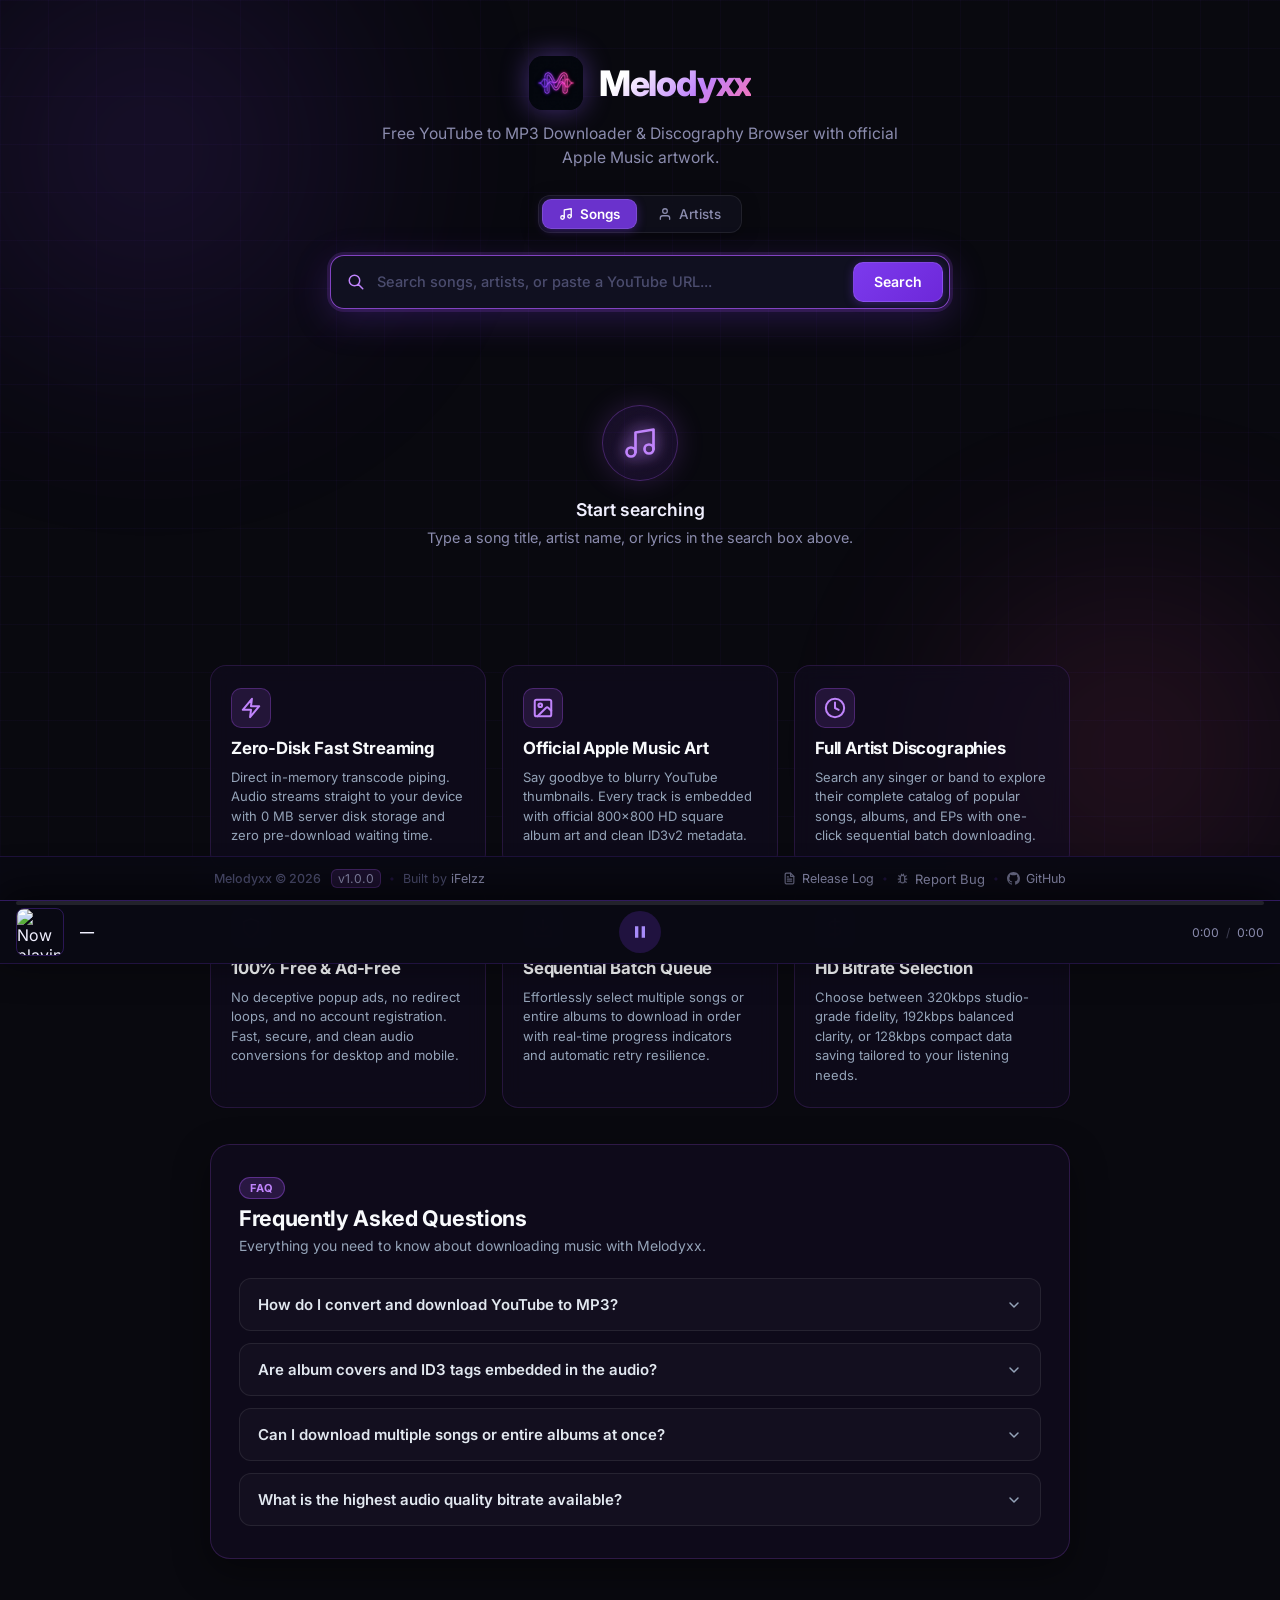
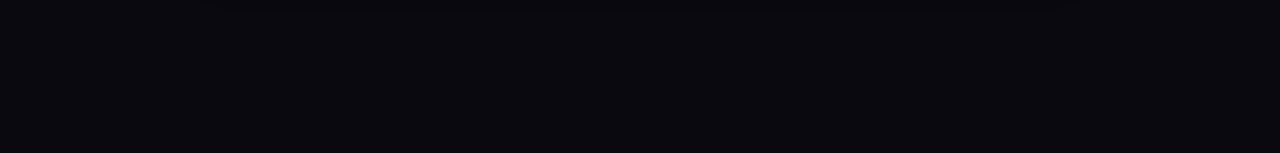
==== commit 448d1214: "fix(layout): dock mini player above sticky footer to prevent overlap v1.14.9" ====
--- a/static/index.html
+++ b/static/index.html
@@ -145,7 +145,7 @@
   }
   </script>
 
-  <link rel="stylesheet" href="/static/css/style.css?v=1.14.8" />
+  <link rel="stylesheet" href="/static/css/style.css?v=1.14.9" />
 </head>
 
 <body>
@@ -974,7 +974,7 @@
   <!-- Toast container -->
   <div id="toast-container" aria-live="assertive" aria-atomic="true"></div>
 
-  <script src="/static/js/app.js?v=1.14.8" defer></script>
+  <script src="/static/js/app.js?v=1.14.9" defer></script>
 </body>
 
 </html>
--- a/static/css/style.css
+++ b/static/css/style.css
@@ -31,6 +31,7 @@
       --shadow-glow: 0 0 40px rgba(139, 92, 246, 0.3);
 
       --transition: 0.25s cubic-bezier(0.4, 0, 0.2, 1);
+      --footer-height: 44px;
     }
 
     /* ═══════════════════════════════════════════════════
@@ -1318,20 +1319,20 @@
       transform: scale(1.2);
     }
 
-    /* volume control shifts up and stays side-by-side with release log button when mini player is visible */
+    /* volume control shifts up and stays above mini player when player is visible */
     .volume-control.player-open,
     body.player-open .volume-control,
     body:has(#mini-player.show) .volume-control {
-      bottom: 87px;
+      bottom: calc(var(--footer-height, 44px) + 76px);
       right: 24px;
     }
 
     /* ═══════════════════════════════════════════════════
-       MINI NOW PLAYING BAR
+       MINI NOW PLAYING BAR (Positioned cleanly ABOVE footer)
     ═══════════════════════════════════════════════════ */
     .mini-player {
       position: fixed;
-      bottom: 0;
+      bottom: var(--footer-height, 44px);
       left: 0;
       right: 0;
       height: 64px;
@@ -1339,13 +1340,14 @@
       backdrop-filter: blur(24px);
       -webkit-backdrop-filter: blur(24px);
       border-top: 1px solid rgba(124, 58, 237, 0.35);
+      border-bottom: 1px solid rgba(124, 58, 237, 0.2);
       display: flex;
       align-items: center;
       padding: 0 16px;
       gap: 16px;
-      z-index: 890;
-      transform: translateY(100%);
-      transition: transform 0.4s cubic-bezier(0.34, 1.56, 0.64, 1);
+      z-index: 860;
+      transform: translateY(calc(100% + var(--footer-height, 44px)));
+      transition: transform 0.4s cubic-bezier(0.34, 1.56, 0.64, 1), bottom 0.3s ease;
       box-shadow: 0 -8px 40px rgba(0, 0, 0, 0.6);
     }
 
@@ -1487,13 +1489,13 @@
       background: rgba(124, 58, 237, 0.4);
     }
 
-    /* Push page content up when bar is visible */
+    /* Push page content up when bar is visible so nothing is hidden */
     body.player-open .main-content {
-      padding-bottom: 90px;
+      padding-bottom: calc(var(--footer-height, 44px) + 80px);
     }
 
     /* ═══════════════════════════════════════════════════
-       FOOTER
+       FOOTER (Always anchored cleanly at the bottom)
     ═══════════════════════════════════════════════════ */
     footer.app-footer {
       position: sticky;
@@ -1511,7 +1513,7 @@
       border-top: 1px solid var(--clr-border);
       color: var(--clr-text-dim);
       font-size: 0.78rem;
-      z-index: 800;
+      z-index: 850;
     }
 
     .footer-container {
@@ -1642,8 +1644,7 @@
       }
 
       .mini-player {
-        bottom: 0;
-        bottom: env(safe-area-inset-bottom, 0px);
+        bottom: var(--footer-height, 64px);
       }
 
       footer.app-footer {
@@ -1682,7 +1683,7 @@
       }
 
       body.player-open .main-content {
-        padding-bottom: 90px;
+        padding-bottom: calc(var(--footer-height, 64px) + 80px);
       }
     }
 
@@ -2567,7 +2568,7 @@
 ═══════════════════════════════════════════════════ */
 .batch-action-bar {
   position: fixed;
-  bottom: 24px;
+  bottom: calc(var(--footer-height, 44px) + 16px);
   left: 50%;
   transform: translateX(-50%);
   background: rgba(22, 16, 38, 0.94);
@@ -2588,7 +2589,7 @@
 /* Float smoothly above the mini player when active to prevent overlapping */
 body.player-open .batch-action-bar,
 body:has(#mini-player.show) .batch-action-bar {
-  bottom: 84px;
+  bottom: calc(var(--footer-height, 44px) + 76px);
 }
 
 .batch-bar-left {
@@ -2663,7 +2664,7 @@
 ═══════════════════════════════════════════════════ */
 .batch-progress-widget {
   position: fixed;
-  bottom: 84px;
+  bottom: calc(var(--footer-height, 44px) + 20px);
   right: 24px;
   width: 320px;
   background: rgba(20, 16, 32, 0.95);
@@ -2679,7 +2680,7 @@
 
 body.player-open .batch-progress-widget,
 body:has(#mini-player.show) .batch-progress-widget {
-  bottom: 144px;
+  bottom: calc(var(--footer-height, 44px) + 84px);
 }
 
 .batch-progress-header {
@@ -4348,7 +4349,7 @@
     max-width: none;
   }
   .volume-control {
-    bottom: 21px;
+    bottom: calc(var(--footer-height, 64px) + 16px);
     right: 20px;
     padding: 7px 10px;
     gap: 6px;
@@ -4359,12 +4360,12 @@
   .volume-control.player-open,
   body.player-open .volume-control,
   body:has(#mini-player.show) .volume-control {
-    bottom: 81px;
+    bottom: calc(var(--footer-height, 64px) + 76px);
     right: 20px;
   }
   body.player-open .batch-progress-widget,
   body:has(#mini-player.show) .batch-progress-widget {
-    bottom: 140px;
+    bottom: calc(var(--footer-height, 64px) + 138px);
   }
   .release-modal-card {
     max-height: 90vh;
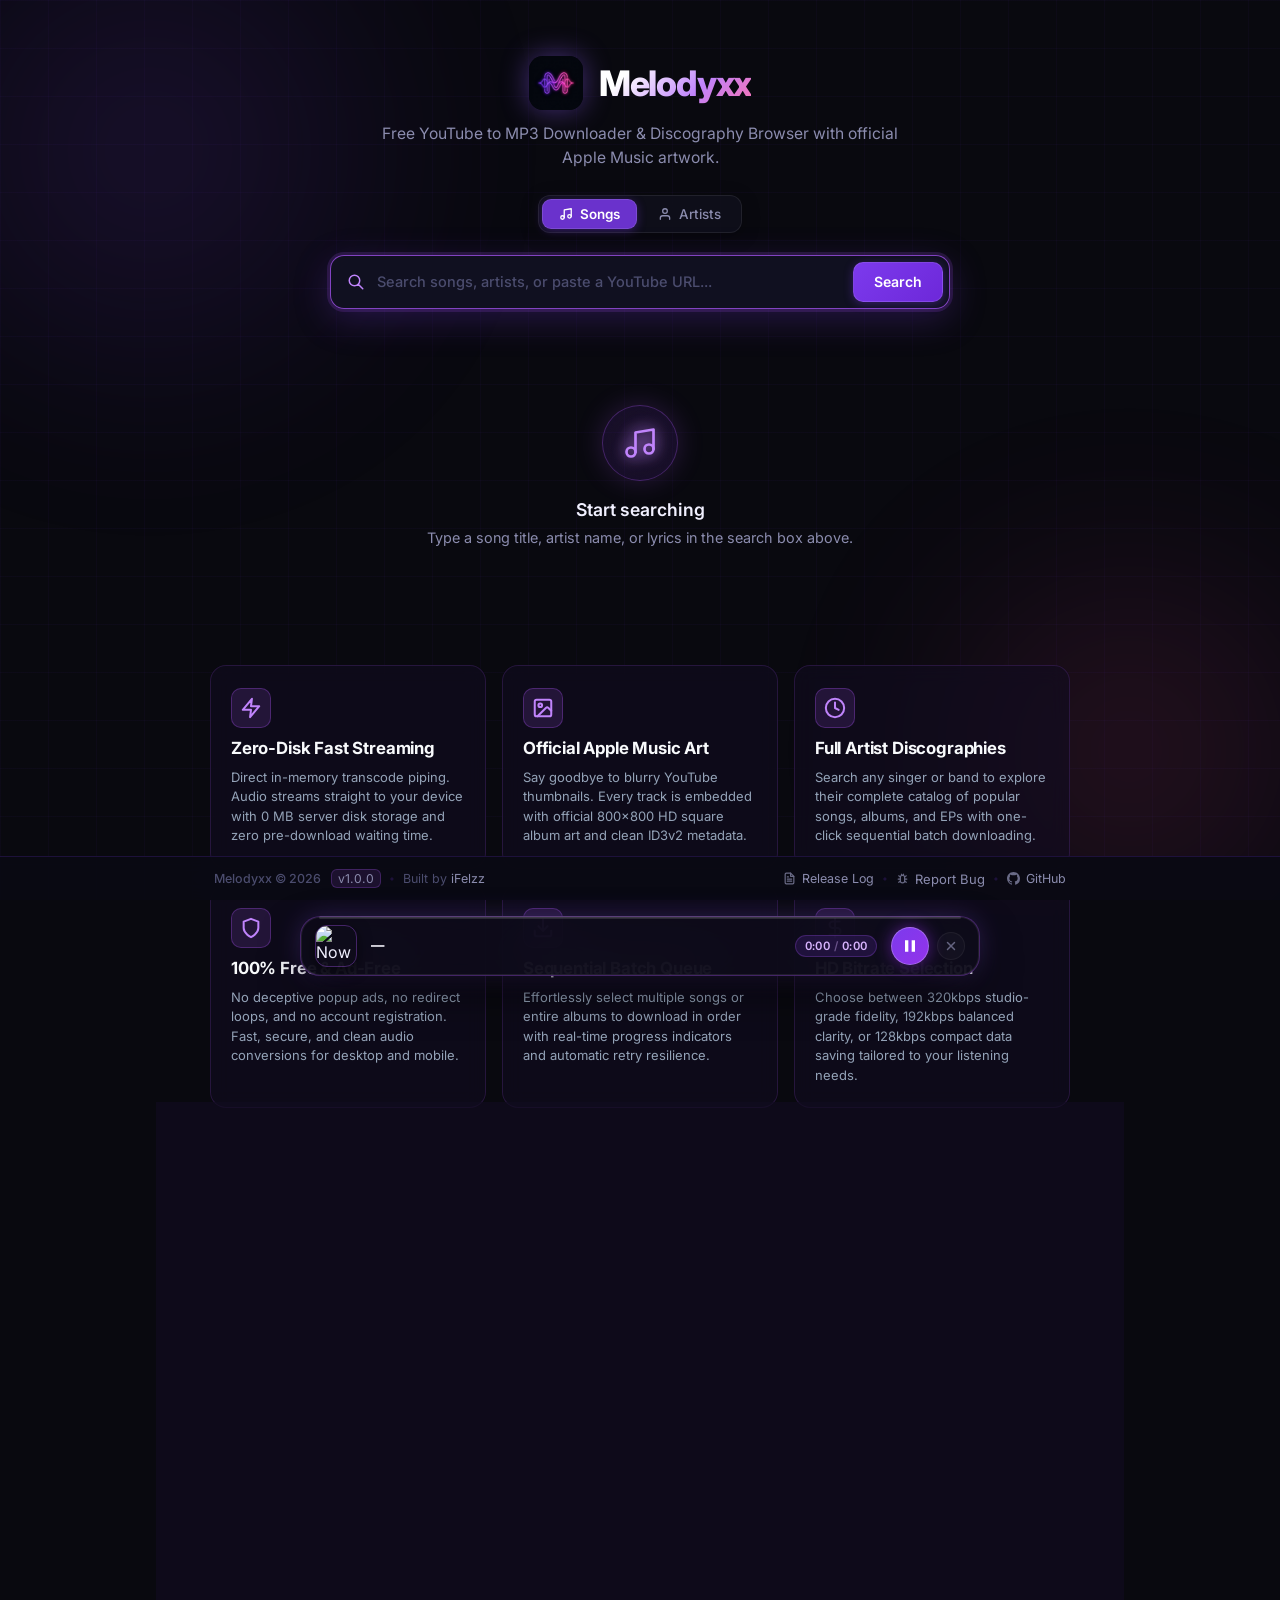
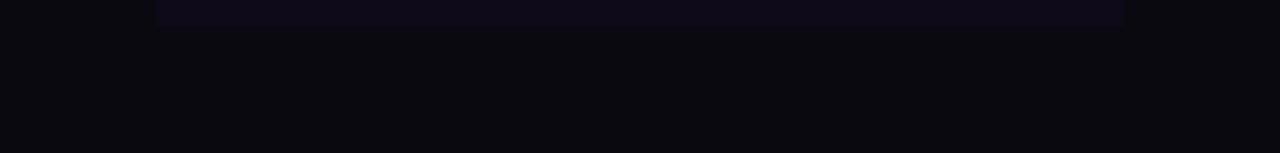
==== commit de5afac3: "feat(player): redesign floating neon island capsule audio player v1.15.0" ====
--- a/static/index.html
+++ b/static/index.html
@@ -145,7 +145,7 @@
   }
   </script>
 
-  <link rel="stylesheet" href="/static/css/style.css?v=1.14.9" />
+  <link rel="stylesheet" href="/static/css/style.css?v=1.15.0" />
 </head>
 
 <body>
@@ -709,6 +709,12 @@
           <path d="M6 19h4V5H6v14zm8-14v14h4V5h-4z" />
         </svg>
       </button>
+      <button type="button" class="mini-btn-close" id="mini-close" aria-label="Close Player" title="Close player">
+        <svg width="14" height="14" viewBox="0 0 24 24" fill="none" stroke="currentColor" stroke-width="2.5" stroke-linecap="round" stroke-linejoin="round">
+          <line x1="18" y1="6" x2="6" y2="18"></line>
+          <line x1="6" y1="6" x2="18" y2="18"></line>
+        </svg>
+      </button>
     </div>
   </div>
 
@@ -974,7 +980,7 @@
   <!-- Toast container -->
   <div id="toast-container" aria-live="assertive" aria-atomic="true"></div>
 
-  <script src="/static/js/app.js?v=1.14.9" defer></script>
+  <script src="/static/js/app.js?v=1.15.0" defer></script>
 </body>
 
 </html>
--- a/static/css/style.css
+++ b/static/css/style.css
@@ -1323,62 +1323,95 @@
     .volume-control.player-open,
     body.player-open .volume-control,
     body:has(#mini-player.show) .volume-control {
-      bottom: calc(var(--footer-height, 44px) + 76px);
+      bottom: calc(var(--footer-height, 44px) + 84px);
       right: 24px;
     }
 
     /* ═══════════════════════════════════════════════════
-       MINI NOW PLAYING BAR (Positioned cleanly ABOVE footer)
+       MINI NOW PLAYING BAR (Floating Neon Island Capsule)
     ═══════════════════════════════════════════════════ */
     .mini-player {
       position: fixed;
-      bottom: var(--footer-height, 44px);
-      left: 0;
-      right: 0;
-      height: 64px;
-      background: rgba(10, 10, 20, 0.98);
-      backdrop-filter: blur(24px);
-      -webkit-backdrop-filter: blur(24px);
-      border-top: 1px solid rgba(124, 58, 237, 0.35);
-      border-bottom: 1px solid rgba(124, 58, 237, 0.2);
+      bottom: calc(var(--footer-height, 44px) + 16px);
+      left: 50%;
+      transform: translateX(-50%) translateY(calc(100% + var(--footer-height, 44px) + 32px));
+      width: calc(100% - 32px);
+      max-width: 680px;
+      height: 60px;
+      background: rgba(14, 11, 26, 0.92);
+      backdrop-filter: blur(28px) saturate(190%);
+      -webkit-backdrop-filter: blur(28px) saturate(190%);
+      border: 1px solid rgba(168, 85, 247, 0.35);
+      border-radius: 20px;
       display: flex;
       align-items: center;
-      padding: 0 16px;
-      gap: 16px;
+      padding: 0 14px;
+      gap: 14px;
       z-index: 860;
-      transform: translateY(calc(100% + var(--footer-height, 44px)));
-      transition: transform 0.4s cubic-bezier(0.34, 1.56, 0.64, 1), bottom 0.3s ease;
-      box-shadow: 0 -8px 40px rgba(0, 0, 0, 0.6);
+      transition: transform 0.42s cubic-bezier(0.34, 1.4, 0.64, 1), bottom 0.3s ease, box-shadow 0.3s ease;
+      box-shadow:
+        0 18px 48px -10px rgba(0, 0, 0, 0.8),
+        0 0 0 1px rgba(255, 255, 255, 0.08) inset,
+        0 0 28px -4px rgba(139, 92, 246, 0.35);
     }
 
     .mini-player.show {
-      transform: translateY(0);
-    }
-
-    /* Seekbar — floating above the bar */
+      transform: translateX(-50%) translateY(0);
+    }
+
+    /* Ambient dynamic glow pulse while playing */
+    .mini-player.show.playing {
+      box-shadow:
+        0 20px 52px -10px rgba(0, 0, 0, 0.85),
+        0 0 0 1px rgba(216, 180, 254, 0.25) inset,
+        0 0 38px 2px rgba(147, 51, 234, 0.45);
+      animation: miniPlayerGlow 4s ease-in-out infinite;
+    }
+
+    @keyframes miniPlayerGlow {
+      0%, 100% {
+        border-color: rgba(168, 85, 247, 0.35);
+        box-shadow:
+          0 20px 52px -10px rgba(0, 0, 0, 0.85),
+          0 0 0 1px rgba(216, 180, 254, 0.2) inset,
+          0 0 34px 1px rgba(139, 92, 246, 0.4);
+      }
+      50% {
+        border-color: rgba(192, 132, 252, 0.55);
+        box-shadow:
+          0 22px 56px -8px rgba(0, 0, 0, 0.9),
+          0 0 0 1px rgba(255, 255, 255, 0.25) inset,
+          0 0 46px 4px rgba(168, 85, 247, 0.58);
+      }
+    }
+
+    /* Seekbar — integrated neatly on top of the floating island */
     .mini-seek-wrap {
       position: absolute;
-      top: -12px;
-      left: 16px;
-      right: 16px;
-      height: 4px;
+      top: -3px;
+      left: 18px;
+      right: 18px;
+      height: 6px;
       cursor: pointer;
+      display: flex;
+      align-items: center;
+      z-index: 5;
     }
 
     .mini-seek-wrap input[type=range] {
       -webkit-appearance: none;
       width: 100%;
-      height: 4px;
-      background: rgba(255, 255, 255, 0.1);
+      height: 3px;
+      background: rgba(255, 255, 255, 0.12);
       outline: none;
       cursor: pointer;
       margin: 0;
-      border-radius: 4px;
-      transition: height 0.15s;
+      border-radius: 999px;
+      transition: height 0.2s cubic-bezier(0.4, 0, 0.2, 1);
     }
 
     .mini-seek-wrap:hover input[type=range] {
-      height: 6px;
+      height: 5px;
     }
 
     .mini-seek-wrap input[type=range]::-webkit-slider-runnable-track {
@@ -1388,110 +1421,143 @@
     .mini-seek-wrap input[type=range]::-webkit-slider-thumb {
       -webkit-appearance: none;
       appearance: none;
-      width: 12px;
-      height: 12px;
+      width: 11px;
+      height: 11px;
       border-radius: 50%;
-      background: var(--clr-accent);
+      background: #e9d5ff;
+      box-shadow: 0 0 10px #c084fc, 0 0 20px rgba(168, 85, 247, 0.8);
       cursor: pointer;
       opacity: 0;
-      transition: opacity 0.15s, transform 0.15s;
+      transform: scale(0.8);
+      transition: opacity 0.2s, transform 0.2s;
     }
 
     .mini-seek-wrap:hover input[type=range]::-webkit-slider-thumb {
       opacity: 1;
-      transform: scale(1.2);
+      transform: scale(1.15);
     }
 
     /* Thumbnail */
     .mini-thumb {
-      width: 48px;
-      height: 48px;
-      border-radius: 8px;
+      width: 42px;
+      height: 42px;
+      border-radius: 12px;
       object-fit: cover;
       flex-shrink: 0;
-      border: 1px solid rgba(124, 58, 237, 0.3);
+      border: 1px solid rgba(168, 85, 247, 0.35);
+      box-shadow: 0 4px 14px rgba(0, 0, 0, 0.55);
+      transition: transform 0.3s cubic-bezier(0.34, 1.56, 0.64, 1), box-shadow 0.3s;
+    }
+
+    .mini-player.playing .mini-thumb {
+      box-shadow: 0 0 16px rgba(168, 85, 247, 0.5);
     }
 
     /* Song info */
     .mini-info {
       flex: 1;
       min-width: 0;
-      max-width: calc(50% - 100px);
+      display: flex;
+      flex-direction: column;
+      justify-content: center;
+      gap: 2px;
     }
 
     .mini-title {
-      font-size: 0.88rem;
-      font-weight: 600;
-      color: var(--clr-text);
+      font-size: 0.84rem;
+      font-weight: 700;
+      color: #f8f7ff;
       white-space: nowrap;
       overflow: hidden;
       text-overflow: ellipsis;
+      letter-spacing: -0.01em;
     }
 
     .mini-artist {
-      font-size: 0.75rem;
-      color: var(--clr-text-muted);
+      font-size: 0.72rem;
+      font-weight: 500;
+      color: #b49ffc;
       white-space: nowrap;
       overflow: hidden;
       text-overflow: ellipsis;
-      margin-top: 2px;
-    }
-
-    /* Time display */
+    }
+
+    /* Time display pill badge */
     .mini-time {
-      font-size: 0.75rem;
-      color: var(--clr-text-muted);
+      font-size: 0.72rem;
+      font-weight: 600;
       font-variant-numeric: tabular-nums;
+      color: #d8b4fe;
+      background: rgba(124, 58, 237, 0.16);
+      border: 1px solid rgba(168, 85, 247, 0.25);
+      border-radius: 999px;
+      padding: 3px 9px;
       white-space: nowrap;
       flex-shrink: 0;
-      margin-left: auto;
+      display: flex;
+      align-items: center;
+      letter-spacing: 0.02em;
     }
 
     /* Control buttons */
     .mini-controls {
-      position: absolute;
-      left: 50%;
-      transform: translateX(-50%);
       display: flex;
       align-items: center;
-      gap: 16px;
+      gap: 8px;
       flex-shrink: 0;
     }
 
-    .mini-btn {
-      background: none;
-      border: none;
-      color: var(--clr-text-muted);
+    .mini-btn.primary {
+      background: linear-gradient(135deg, #7c3aed 0%, #9333ea 100%);
+      color: #ffffff;
+      width: 38px;
+      height: 38px;
+      border: 1px solid rgba(255, 255, 255, 0.25);
+      border-radius: 50%;
       cursor: pointer;
-      width: 36px;
-      height: 36px;
       display: flex;
       align-items: center;
       justify-content: center;
+      box-shadow: 0 0 16px rgba(147, 51, 234, 0.55), 0 2px 8px rgba(0, 0, 0, 0.4);
+      transition: all 0.22s cubic-bezier(0.34, 1.56, 0.64, 1);
+    }
+
+    .mini-btn.primary:hover {
+      background: linear-gradient(135deg, #8b5cf6 0%, #a855f7 100%);
+      transform: scale(1.08);
+      box-shadow: 0 0 24px rgba(168, 85, 247, 0.85), 0 4px 12px rgba(0, 0, 0, 0.5);
+    }
+
+    .mini-btn.primary:active {
+      transform: scale(0.94);
+    }
+
+    .mini-btn-close {
+      background: rgba(255, 255, 255, 0.04);
+      border: 1px solid rgba(255, 255, 255, 0.08);
+      color: var(--clr-text-muted);
+      cursor: pointer;
+      width: 28px;
+      height: 28px;
       border-radius: 50%;
-      transition: all 0.2s;
-    }
-
-    .mini-btn:hover {
-      background: rgba(124, 58, 237, 0.15);
-      color: var(--clr-accent);
-      transform: scale(1.1);
-    }
-
-    .mini-btn.primary {
-      background: rgba(124, 58, 237, 0.2);
-      color: var(--clr-accent);
-      width: 42px;
-      height: 42px;
-    }
-
-    .mini-btn.primary:hover {
-      background: rgba(124, 58, 237, 0.4);
+      display: flex;
+      align-items: center;
+      justify-content: center;
+      transition: all 0.2s ease;
+      opacity: 0.7;
+    }
+
+    .mini-btn-close:hover {
+      opacity: 1;
+      background: rgba(239, 68, 68, 0.18);
+      border-color: rgba(239, 68, 68, 0.4);
+      color: #fca5a5;
+      transform: scale(1.05);
     }
 
     /* Push page content up when bar is visible so nothing is hidden */
     body.player-open .main-content {
-      padding-bottom: calc(var(--footer-height, 44px) + 80px);
+      padding-bottom: calc(var(--footer-height, 44px) + 90px);
     }
 
     /* ═══════════════════════════════════════════════════
@@ -1644,7 +1710,36 @@
       }
 
       .mini-player {
-        bottom: var(--footer-height, 64px);
+        width: calc(100% - 20px);
+        bottom: calc(var(--footer-height, 64px) + 10px);
+        height: 54px;
+        padding: 0 10px;
+        gap: 10px;
+        border-radius: 16px;
+      }
+
+      .mini-thumb {
+        width: 36px;
+        height: 36px;
+        border-radius: 9px;
+      }
+
+      .mini-title {
+        font-size: 0.78rem;
+      }
+
+      .mini-artist {
+        font-size: 0.68rem;
+      }
+
+      .mini-time {
+        font-size: 0.66rem;
+        padding: 2px 7px;
+      }
+
+      .mini-btn.primary {
+        width: 34px;
+        height: 34px;
       }
 
       footer.app-footer {
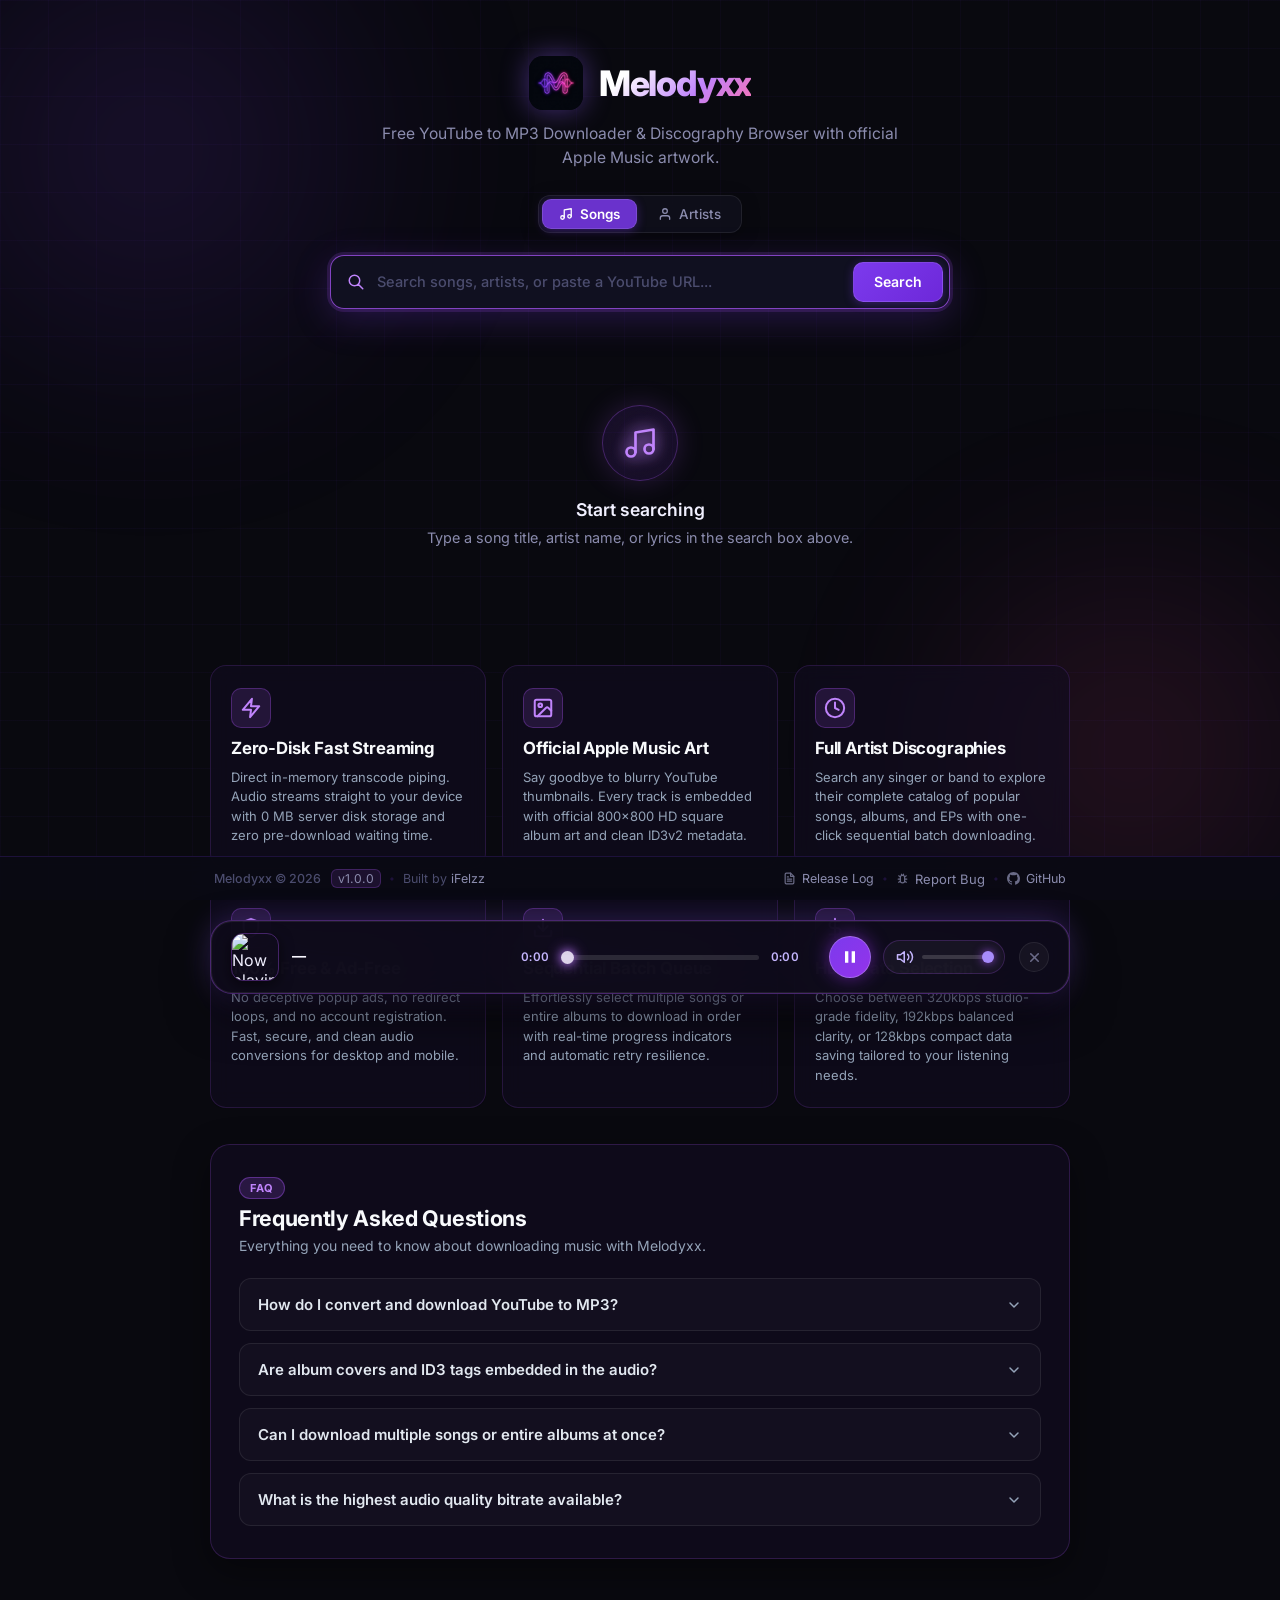
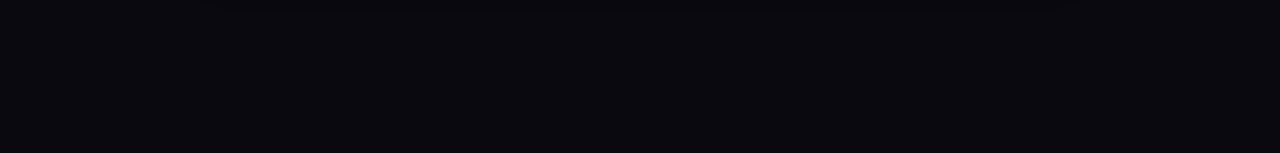
==== commit 4ed7838c: "feat(player): integrate in-card seekbar, unified volume slider, and enlarged layout v1.15.1" ====
--- a/static/index.html
+++ b/static/index.html
@@ -145,7 +145,7 @@
   }
   </script>
 
-  <link rel="stylesheet" href="/static/css/style.css?v=1.15.0" />
+  <link rel="stylesheet" href="/static/css/style.css?v=1.15.1" />
 </head>
 
 <body>
@@ -669,48 +669,49 @@
 
   <audio id="global-player" style="display: none;"></audio>
 
-  <!-- Volume Control -->
-  <div id="volume-control" class="volume-control">
-    <svg width="20" height="20" viewBox="0 0 24 24" fill="none" stroke="currentColor" stroke-width="2"
-      stroke-linecap="round" stroke-linejoin="round" style="color: var(--clr-accent);">
-      <polygon points="11 5 6 9 2 9 2 15 6 15 11 19 11 5"></polygon>
-      <path d="M19.07 4.93a10 10 0 0 1 0 14.14M15.54 8.46a5 5 0 0 1 0 7.07"></path>
-    </svg>
-    <input type="range" id="volume-slider" min="0" max="1" step="0.05" value="1" aria-label="Volume Control">
-  </div>
-
-  <!-- Mini Now Playing Bar -->
+  <!-- Mini Now Playing Floating Island Bar -->
   <div id="mini-player" class="mini-player" role="region" aria-label="Now Playing">
-    <!-- Seekbar (full-width strip at top) -->
-    <div class="mini-seek-wrap">
-      <input type="range" id="mini-seek" min="0" max="100" step="0.1" value="0" aria-label="Seek audio">
-    </div>
-
-    <!-- Thumbnail -->
-    <img id="mini-thumb" class="mini-thumb" src="" alt="Now playing thumbnail">
-
-    <!-- Song Info -->
-    <div class="mini-info">
-      <div class="mini-title" id="mini-title">—</div>
-      <div class="mini-artist" id="mini-artist"></div>
-    </div>
-
-    <!-- Time -->
-    <div class="mini-time">
-      <span id="mini-current">0:00</span>
-      <span style="margin: 0 4px; opacity:0.4;">&#47;</span>
-      <span id="mini-duration">0:00</span>
-    </div>
-
-    <!-- Controls -->
-    <div class="mini-controls">
-      <button class="mini-btn primary" id="mini-playpause" aria-label="Play / Pause">
+    <!-- Left: Song Info (Thumbnail & Title/Artist) -->
+    <div class="mini-left">
+      <img id="mini-thumb" class="mini-thumb" src="" alt="Now playing thumbnail">
+      <div class="mini-info">
+        <div class="mini-title" id="mini-title">—</div>
+        <div class="mini-artist" id="mini-artist"></div>
+      </div>
+    </div>
+
+    <!-- Center: In-Card Seekbar & Times -->
+    <div class="mini-center">
+      <span class="mini-time-label" id="mini-current">0:00</span>
+      <div class="mini-seek-wrap">
+        <input type="range" id="mini-seek" min="0" max="100" step="0.1" value="0" aria-label="Seek audio">
+      </div>
+      <span class="mini-time-label" id="mini-duration">0:00</span>
+    </div>
+
+    <!-- Right: Play/Pause, Volume, and Close Controls -->
+    <div class="mini-right">
+      <button type="button" class="mini-btn primary" id="mini-playpause" aria-label="Play / Pause">
         <svg width="20" height="20" viewBox="0 0 24 24" fill="currentColor" id="mini-play-icon">
           <path d="M6 19h4V5H6v14zm8-14v14h4V5h-4z" />
         </svg>
       </button>
+
+      <!-- Integrated In-Player Volume Control -->
+      <div id="volume-control" class="mini-volume" title="Volume">
+        <button type="button" class="mini-volume-btn" id="mini-mute-btn" aria-label="Mute / Unmute" title="Mute / Unmute">
+          <svg class="mini-vol-icon" width="18" height="18" viewBox="0 0 24 24" fill="none" stroke="currentColor" stroke-width="2" stroke-linecap="round" stroke-linejoin="round">
+            <polygon points="11 5 6 9 2 9 2 15 6 15 11 19 11 5"></polygon>
+            <path d="M19.07 4.93a10 10 0 0 1 0 14.14M15.54 8.46a5 5 0 0 1 0 7.07"></path>
+          </svg>
+        </button>
+        <div class="mini-vol-slider-wrap">
+          <input type="range" id="volume-slider" min="0" max="1" step="0.05" value="1" aria-label="Volume Control">
+        </div>
+      </div>
+
       <button type="button" class="mini-btn-close" id="mini-close" aria-label="Close Player" title="Close player">
-        <svg width="14" height="14" viewBox="0 0 24 24" fill="none" stroke="currentColor" stroke-width="2.5" stroke-linecap="round" stroke-linejoin="round">
+        <svg width="15" height="15" viewBox="0 0 24 24" fill="none" stroke="currentColor" stroke-width="2.5" stroke-linecap="round" stroke-linejoin="round">
           <line x1="18" y1="6" x2="6" y2="18"></line>
           <line x1="6" y1="6" x2="18" y2="18"></line>
         </svg>
@@ -980,7 +981,7 @@
   <!-- Toast container -->
   <div id="toast-container" aria-live="assertive" aria-atomic="true"></div>
 
-  <script src="/static/js/app.js?v=1.15.0" defer></script>
+  <script src="/static/js/app.js?v=1.15.1" defer></script>
 </body>
 
 </html>
--- a/static/css/style.css
+++ b/static/css/style.css
@@ -1265,94 +1265,32 @@
     }
 
     /* ═══════════════════════════════════════════════════
-       VOLUME CONTROL
-    ═══════════════════════════════════════════════════ */
-    .volume-control {
-      position: fixed;
-      bottom: 27px;
-      right: 24px;
-      background: rgba(15, 15, 25, 0.95);
-      border: 1px solid rgba(124, 58, 237, 0.3);
-      padding: 10px 16px;
-      border-radius: 999px;
-      display: flex;
-      align-items: center;
-      gap: 12px;
-      z-index: 950;
-      box-shadow: 0 8px 30px rgba(0, 0, 0, 0.6);
-      transform: translateY(100px);
-      opacity: 0;
-      pointer-events: none;
-      transition: all 0.4s cubic-bezier(0.34, 1.56, 0.64, 1), bottom 0.25s ease, right 0.25s ease;
-      backdrop-filter: blur(12px);
-      -webkit-backdrop-filter: blur(12px);
-    }
-
-    .volume-control.show {
-      transform: translateY(0);
-      opacity: 1;
-      pointer-events: auto;
-    }
-
-    .volume-control input[type=range] {
-      -webkit-appearance: none;
-      width: 100px;
-      height: 6px;
-      background: rgba(255, 255, 255, 0.1);
-      border-radius: 4px;
-      outline: none;
-      cursor: pointer;
-    }
-
-    .volume-control input[type=range]::-webkit-slider-thumb {
-      -webkit-appearance: none;
-      appearance: none;
-      width: 16px;
-      height: 16px;
-      border-radius: 50%;
-      background: var(--clr-accent);
-      cursor: pointer;
-      transition: transform 0.2s;
-    }
-
-    .volume-control input[type=range]::-webkit-slider-thumb:hover {
-      transform: scale(1.2);
-    }
-
-    /* volume control shifts up and stays above mini player when player is visible */
-    .volume-control.player-open,
-    body.player-open .volume-control,
-    body:has(#mini-player.show) .volume-control {
-      bottom: calc(var(--footer-height, 44px) + 84px);
-      right: 24px;
-    }
-
-    /* ═══════════════════════════════════════════════════
        MINI NOW PLAYING BAR (Floating Neon Island Capsule)
     ═══════════════════════════════════════════════════ */
     .mini-player {
       position: fixed;
       bottom: calc(var(--footer-height, 44px) + 16px);
       left: 50%;
-      transform: translateX(-50%) translateY(calc(100% + var(--footer-height, 44px) + 32px));
+      transform: translateX(-50%) translateY(calc(100% + var(--footer-height, 44px) + 36px));
       width: calc(100% - 32px);
-      max-width: 680px;
-      height: 60px;
-      background: rgba(14, 11, 26, 0.92);
+      max-width: 860px;
+      height: 74px;
+      background: rgba(14, 11, 26, 0.94);
       backdrop-filter: blur(28px) saturate(190%);
       -webkit-backdrop-filter: blur(28px) saturate(190%);
-      border: 1px solid rgba(168, 85, 247, 0.35);
-      border-radius: 20px;
+      border: 1px solid rgba(168, 85, 247, 0.38);
+      border-radius: 22px;
       display: flex;
       align-items: center;
-      padding: 0 14px;
-      gap: 14px;
+      justify-content: space-between;
+      padding: 0 20px;
+      gap: 16px;
       z-index: 860;
       transition: transform 0.42s cubic-bezier(0.34, 1.4, 0.64, 1), bottom 0.3s ease, box-shadow 0.3s ease;
       box-shadow:
-        0 18px 48px -10px rgba(0, 0, 0, 0.8),
+        0 20px 52px -10px rgba(0, 0, 0, 0.85),
         0 0 0 1px rgba(255, 255, 255, 0.08) inset,
-        0 0 28px -4px rgba(139, 92, 246, 0.35);
+        0 0 32px -4px rgba(139, 92, 246, 0.38);
     }
 
     .mini-player.show {
@@ -1362,46 +1300,119 @@
     /* Ambient dynamic glow pulse while playing */
     .mini-player.show.playing {
       box-shadow:
-        0 20px 52px -10px rgba(0, 0, 0, 0.85),
+        0 20px 56px -10px rgba(0, 0, 0, 0.9),
         0 0 0 1px rgba(216, 180, 254, 0.25) inset,
-        0 0 38px 2px rgba(147, 51, 234, 0.45);
+        0 0 40px 2px rgba(147, 51, 234, 0.48);
       animation: miniPlayerGlow 4s ease-in-out infinite;
     }
 
     @keyframes miniPlayerGlow {
       0%, 100% {
-        border-color: rgba(168, 85, 247, 0.35);
+        border-color: rgba(168, 85, 247, 0.38);
         box-shadow:
-          0 20px 52px -10px rgba(0, 0, 0, 0.85),
+          0 20px 56px -10px rgba(0, 0, 0, 0.9),
           0 0 0 1px rgba(216, 180, 254, 0.2) inset,
           0 0 34px 1px rgba(139, 92, 246, 0.4);
       }
       50% {
-        border-color: rgba(192, 132, 252, 0.55);
+        border-color: rgba(192, 132, 252, 0.58);
         box-shadow:
-          0 22px 56px -8px rgba(0, 0, 0, 0.9),
+          0 22px 60px -8px rgba(0, 0, 0, 0.95),
           0 0 0 1px rgba(255, 255, 255, 0.25) inset,
-          0 0 46px 4px rgba(168, 85, 247, 0.58);
+          0 0 48px 4px rgba(168, 85, 247, 0.6);
       }
     }
 
-    /* Seekbar — integrated neatly on top of the floating island */
-    .mini-seek-wrap {
-      position: absolute;
-      top: -3px;
-      left: 18px;
-      right: 18px;
-      height: 6px;
-      cursor: pointer;
+    /* Left section: Thumbnail & Song Info */
+    .mini-left {
+      flex: 0 1 260px;
+      min-width: 0;
       display: flex;
       align-items: center;
-      z-index: 5;
+      gap: 13px;
+    }
+
+    .mini-thumb {
+      width: 48px;
+      height: 48px;
+      border-radius: 12px;
+      object-fit: cover;
+      flex-shrink: 0;
+      border: 1px solid rgba(168, 85, 247, 0.35);
+      box-shadow: 0 4px 14px rgba(0, 0, 0, 0.55);
+      transition: transform 0.3s cubic-bezier(0.34, 1.56, 0.64, 1), box-shadow 0.3s;
+    }
+
+    .mini-player.playing .mini-thumb {
+      box-shadow: 0 0 16px rgba(168, 85, 247, 0.55);
+    }
+
+    .mini-info {
+      flex: 1;
+      min-width: 0;
+      display: flex;
+      flex-direction: column;
+      justify-content: center;
+      gap: 3px;
+    }
+
+    .mini-title {
+      font-size: 0.88rem;
+      font-weight: 700;
+      color: #f8f7ff;
+      white-space: nowrap;
+      overflow: hidden;
+      text-overflow: ellipsis;
+      letter-spacing: -0.01em;
+    }
+
+    .mini-artist {
+      font-size: 0.74rem;
+      font-weight: 500;
+      color: #b49ffc;
+      white-space: nowrap;
+      overflow: hidden;
+      text-overflow: ellipsis;
+    }
+
+    /* Center section: In-Card Integrated Seekbar & Time */
+    .mini-center {
+      flex: 1.5;
+      display: flex;
+      align-items: center;
+      gap: 12px;
+      min-width: 0;
+      padding: 0 10px;
+    }
+
+    .mini-time-label {
+      font-size: 0.74rem;
+      font-weight: 600;
+      font-variant-numeric: tabular-nums;
+      color: #c4b5fd;
+      letter-spacing: 0.02em;
+      white-space: nowrap;
+      user-select: none;
+      min-width: 32px;
+    }
+
+    .mini-time-label:first-child {
+      text-align: right;
+    }
+
+    .mini-seek-wrap {
+      flex: 1;
+      display: flex;
+      align-items: center;
+      position: relative;
+      cursor: pointer;
+      height: 20px;
     }
 
     .mini-seek-wrap input[type=range] {
       -webkit-appearance: none;
       width: 100%;
-      height: 3px;
+      height: 5px;
       background: rgba(255, 255, 255, 0.12);
       outline: none;
       cursor: pointer;
@@ -1411,7 +1422,7 @@
     }
 
     .mini-seek-wrap:hover input[type=range] {
-      height: 5px;
+      height: 7px;
     }
 
     .mini-seek-wrap input[type=range]::-webkit-slider-runnable-track {
@@ -1421,143 +1432,153 @@
     .mini-seek-wrap input[type=range]::-webkit-slider-thumb {
       -webkit-appearance: none;
       appearance: none;
-      width: 11px;
-      height: 11px;
+      width: 13px;
+      height: 13px;
       border-radius: 50%;
-      background: #e9d5ff;
-      box-shadow: 0 0 10px #c084fc, 0 0 20px rgba(168, 85, 247, 0.8);
+      background: #f3e8ff;
+      box-shadow: 0 0 10px #c084fc, 0 0 16px rgba(168, 85, 247, 0.9);
       cursor: pointer;
-      opacity: 0;
-      transform: scale(0.8);
+      opacity: 0.9;
+      transform: scale(1);
       transition: opacity 0.2s, transform 0.2s;
     }
 
     .mini-seek-wrap:hover input[type=range]::-webkit-slider-thumb {
       opacity: 1;
-      transform: scale(1.15);
-    }
-
-    /* Thumbnail */
-    .mini-thumb {
-      width: 42px;
-      height: 42px;
-      border-radius: 12px;
-      object-fit: cover;
-      flex-shrink: 0;
-      border: 1px solid rgba(168, 85, 247, 0.35);
-      box-shadow: 0 4px 14px rgba(0, 0, 0, 0.55);
-      transition: transform 0.3s cubic-bezier(0.34, 1.56, 0.64, 1), box-shadow 0.3s;
-    }
-
-    .mini-player.playing .mini-thumb {
-      box-shadow: 0 0 16px rgba(168, 85, 247, 0.5);
-    }
-
-    /* Song info */
-    .mini-info {
-      flex: 1;
-      min-width: 0;
-      display: flex;
-      flex-direction: column;
-      justify-content: center;
-      gap: 2px;
-    }
-
-    .mini-title {
-      font-size: 0.84rem;
-      font-weight: 700;
-      color: #f8f7ff;
-      white-space: nowrap;
-      overflow: hidden;
-      text-overflow: ellipsis;
-      letter-spacing: -0.01em;
-    }
-
-    .mini-artist {
-      font-size: 0.72rem;
-      font-weight: 500;
-      color: #b49ffc;
-      white-space: nowrap;
-      overflow: hidden;
-      text-overflow: ellipsis;
-    }
-
-    /* Time display pill badge */
-    .mini-time {
-      font-size: 0.72rem;
-      font-weight: 600;
-      font-variant-numeric: tabular-nums;
-      color: #d8b4fe;
-      background: rgba(124, 58, 237, 0.16);
-      border: 1px solid rgba(168, 85, 247, 0.25);
-      border-radius: 999px;
-      padding: 3px 9px;
-      white-space: nowrap;
-      flex-shrink: 0;
+      transform: scale(1.25);
+    }
+
+    /* Right section: Play/Pause, Integrated Volume & Close */
+    .mini-right {
       display: flex;
       align-items: center;
-      letter-spacing: 0.02em;
-    }
-
-    /* Control buttons */
-    .mini-controls {
-      display: flex;
-      align-items: center;
-      gap: 8px;
+      gap: 12px;
       flex-shrink: 0;
     }
 
     .mini-btn.primary {
       background: linear-gradient(135deg, #7c3aed 0%, #9333ea 100%);
       color: #ffffff;
-      width: 38px;
-      height: 38px;
+      width: 42px;
+      height: 42px;
       border: 1px solid rgba(255, 255, 255, 0.25);
       border-radius: 50%;
       cursor: pointer;
       display: flex;
       align-items: center;
       justify-content: center;
-      box-shadow: 0 0 16px rgba(147, 51, 234, 0.55), 0 2px 8px rgba(0, 0, 0, 0.4);
+      box-shadow: 0 0 18px rgba(147, 51, 234, 0.6), 0 2px 8px rgba(0, 0, 0, 0.4);
       transition: all 0.22s cubic-bezier(0.34, 1.56, 0.64, 1);
     }
 
     .mini-btn.primary:hover {
       background: linear-gradient(135deg, #8b5cf6 0%, #a855f7 100%);
       transform: scale(1.08);
-      box-shadow: 0 0 24px rgba(168, 85, 247, 0.85), 0 4px 12px rgba(0, 0, 0, 0.5);
+      box-shadow: 0 0 26px rgba(168, 85, 247, 0.9), 0 4px 12px rgba(0, 0, 0, 0.5);
     }
 
     .mini-btn.primary:active {
       transform: scale(0.94);
     }
 
+    /* Integrated In-Player Volume Control */
+    .mini-volume {
+      display: flex;
+      align-items: center;
+      gap: 6px;
+      background: rgba(255, 255, 255, 0.04);
+      border: 1px solid rgba(168, 85, 247, 0.22);
+      padding: 5px 10px;
+      border-radius: 999px;
+      transition: all 0.2s ease;
+    }
+
+    .mini-volume:hover {
+      background: rgba(255, 255, 255, 0.07);
+      border-color: rgba(168, 85, 247, 0.45);
+    }
+
+    .mini-volume-btn {
+      background: none;
+      border: none;
+      color: #c4b5fd;
+      cursor: pointer;
+      display: flex;
+      align-items: center;
+      justify-content: center;
+      padding: 2px;
+      border-radius: 50%;
+      transition: color 0.2s, transform 0.2s;
+    }
+
+    .mini-volume-btn:hover {
+      color: #f3e8ff;
+      transform: scale(1.1);
+    }
+
+    .mini-vol-slider-wrap {
+      display: flex;
+      align-items: center;
+    }
+
+    .mini-vol-slider-wrap input[type=range] {
+      -webkit-appearance: none;
+      width: 72px;
+      height: 4px;
+      background: rgba(255, 255, 255, 0.15);
+      border-radius: 999px;
+      outline: none;
+      cursor: pointer;
+      transition: height 0.15s;
+    }
+
+    .mini-vol-slider-wrap input[type=range]:hover {
+      height: 6px;
+    }
+
+    .mini-vol-slider-wrap input[type=range]::-webkit-slider-thumb {
+      -webkit-appearance: none;
+      appearance: none;
+      width: 12px;
+      height: 12px;
+      border-radius: 50%;
+      background: var(--clr-accent);
+      box-shadow: 0 0 10px rgba(168, 85, 247, 0.85);
+      cursor: pointer;
+      transition: transform 0.15s;
+    }
+
+    .mini-vol-slider-wrap input[type=range]::-webkit-slider-thumb:hover {
+      transform: scale(1.25);
+    }
+
     .mini-btn-close {
-      background: rgba(255, 255, 255, 0.04);
-      border: 1px solid rgba(255, 255, 255, 0.08);
+      background: rgba(255, 255, 255, 0.05);
+      border: 1px solid rgba(255, 255, 255, 0.1);
       color: var(--clr-text-muted);
       cursor: pointer;
-      width: 28px;
-      height: 28px;
+      width: 30px;
+      height: 30px;
       border-radius: 50%;
       display: flex;
       align-items: center;
       justify-content: center;
       transition: all 0.2s ease;
-      opacity: 0.7;
+      opacity: 0.75;
+      margin-left: 2px;
     }
 
     .mini-btn-close:hover {
       opacity: 1;
-      background: rgba(239, 68, 68, 0.18);
-      border-color: rgba(239, 68, 68, 0.4);
+      background: rgba(239, 68, 68, 0.2);
+      border-color: rgba(239, 68, 68, 0.45);
       color: #fca5a5;
-      transform: scale(1.05);
+      transform: scale(1.08);
     }
 
     /* Push page content up when bar is visible so nothing is hidden */
     body.player-open .main-content {
-      padding-bottom: calc(var(--footer-height, 44px) + 90px);
+      padding-bottom: calc(var(--footer-height, 44px) + 104px);
     }
 
     /* ═══════════════════════════════════════════════════
@@ -1712,34 +1733,57 @@
       .mini-player {
         width: calc(100% - 20px);
         bottom: calc(var(--footer-height, 64px) + 10px);
-        height: 54px;
-        padding: 0 10px;
-        gap: 10px;
-        border-radius: 16px;
+        height: auto;
+        min-height: 68px;
+        padding: 10px 14px;
+        gap: 8px 12px;
+        border-radius: 18px;
+        flex-wrap: wrap;
       }
 
+      .mini-left {
+        flex: 1 1 auto;
+        max-width: calc(100% - 110px);
+      }
+
       .mini-thumb {
+        width: 40px;
+        height: 40px;
+        border-radius: 10px;
+      }
+
+      .mini-title {
+        font-size: 0.82rem;
+      }
+
+      .mini-artist {
+        font-size: 0.70rem;
+      }
+
+      .mini-center {
+        order: 3;
+        flex: 1 1 100%;
+        width: 100%;
+        padding: 4px 0 0;
+        gap: 8px;
+      }
+
+      .mini-time-label {
+        font-size: 0.68rem;
+      }
+
+      .mini-right {
+        order: 2;
+        gap: 8px;
+      }
+
+      .mini-btn.primary {
         width: 36px;
         height: 36px;
-        border-radius: 9px;
       }
 
-      .mini-title {
-        font-size: 0.78rem;
-      }
-
-      .mini-artist {
-        font-size: 0.68rem;
-      }
-
-      .mini-time {
-        font-size: 0.66rem;
-        padding: 2px 7px;
-      }
-
-      .mini-btn.primary {
-        width: 34px;
-        height: 34px;
+      .mini-volume {
+        display: none;
       }
 
       footer.app-footer {
@@ -4443,24 +4487,9 @@
   .stat-pill-val {
     max-width: none;
   }
-  .volume-control {
-    bottom: calc(var(--footer-height, 64px) + 16px);
-    right: 20px;
-    padding: 7px 10px;
-    gap: 6px;
-  }
-  .volume-control input[type=range] {
-    width: 64px;
-  }
-  .volume-control.player-open,
-  body.player-open .volume-control,
-  body:has(#mini-player.show) .volume-control {
-    bottom: calc(var(--footer-height, 64px) + 76px);
-    right: 20px;
-  }
   body.player-open .batch-progress-widget,
   body:has(#mini-player.show) .batch-progress-widget {
-    bottom: calc(var(--footer-height, 64px) + 138px);
+    bottom: calc(var(--footer-height, 64px) + 96px);
   }
   .release-modal-card {
     max-height: 90vh;
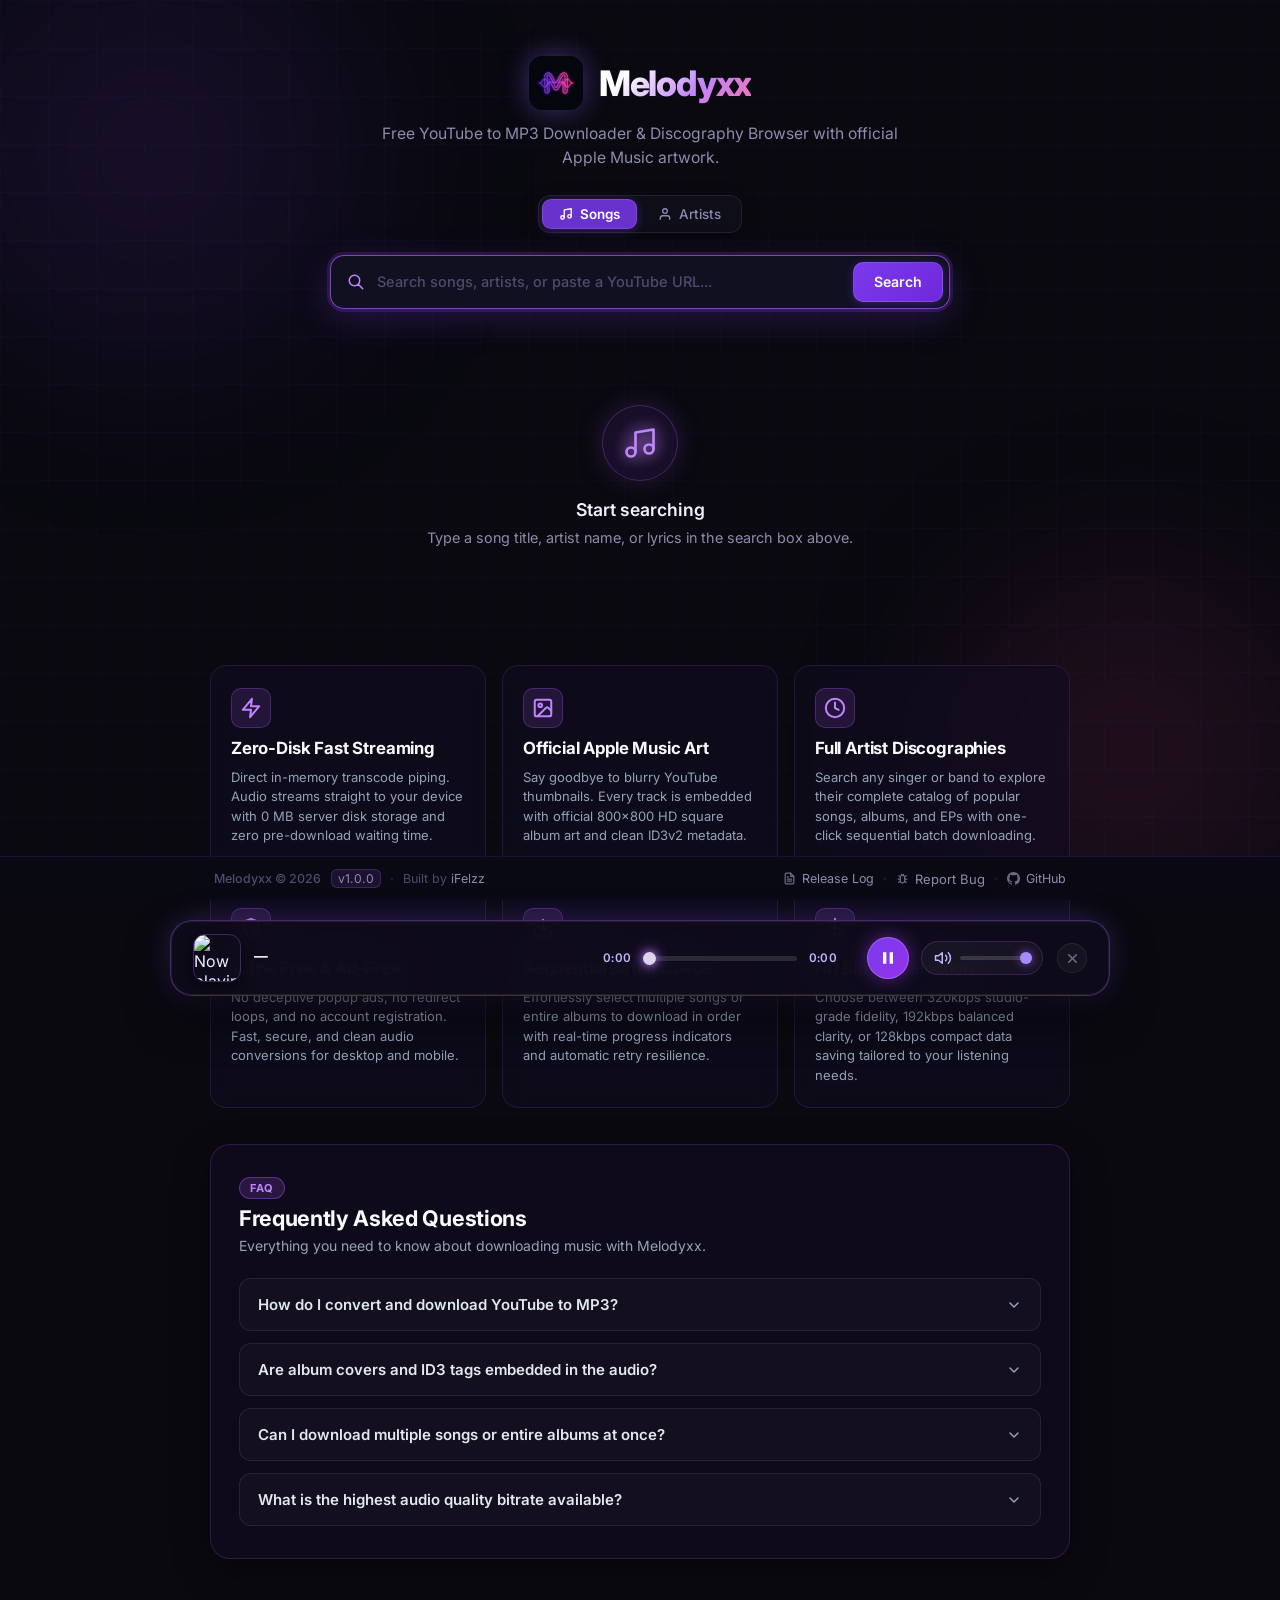
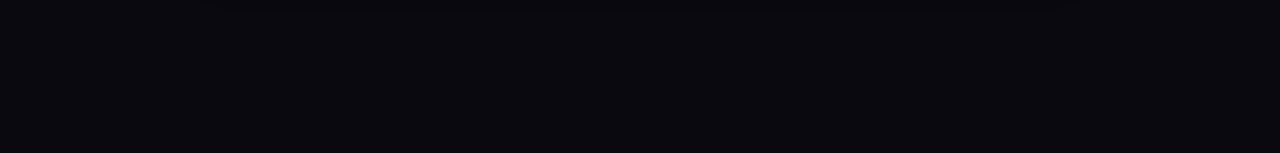
==== commit 14dcf6a7: "style(player): word wrap song title and expand mini player island dimensions v1.15.2" ====
--- a/static/index.html
+++ b/static/index.html
@@ -145,7 +145,7 @@
   }
   </script>
 
-  <link rel="stylesheet" href="/static/css/style.css?v=1.15.1" />
+  <link rel="stylesheet" href="/static/css/style.css?v=1.15.2" />
 </head>
 
 <body>
@@ -981,7 +981,7 @@
   <!-- Toast container -->
   <div id="toast-container" aria-live="assertive" aria-atomic="true"></div>
 
-  <script src="/static/js/app.js?v=1.15.1" defer></script>
+  <script src="/static/js/app.js?v=1.15.2" defer></script>
 </body>
 
 </html>
--- a/static/css/style.css
+++ b/static/css/style.css
@@ -1273,8 +1273,9 @@
       left: 50%;
       transform: translateX(-50%) translateY(calc(100% + var(--footer-height, 44px) + 36px));
       width: calc(100% - 32px);
-      max-width: 860px;
-      height: 74px;
+      max-width: 940px;
+      min-height: 76px;
+      height: auto;
       background: rgba(14, 11, 26, 0.94);
       backdrop-filter: blur(28px) saturate(190%);
       -webkit-backdrop-filter: blur(28px) saturate(190%);
@@ -1283,7 +1284,7 @@
       display: flex;
       align-items: center;
       justify-content: space-between;
-      padding: 0 20px;
+      padding: 10px 22px;
       gap: 16px;
       z-index: 860;
       transition: transform 0.42s cubic-bezier(0.34, 1.4, 0.64, 1), bottom 0.3s ease, box-shadow 0.3s ease;
@@ -1325,7 +1326,8 @@
 
     /* Left section: Thumbnail & Song Info */
     .mini-left {
-      flex: 0 1 260px;
+      flex: 1 1 320px;
+      max-width: 380px;
       min-width: 0;
       display: flex;
       align-items: center;
@@ -1357,12 +1359,17 @@
     }
 
     .mini-title {
-      font-size: 0.88rem;
+      font-size: 0.86rem;
       font-weight: 700;
       color: #f8f7ff;
-      white-space: nowrap;
+      white-space: normal;
+      word-break: break-word;
+      overflow-wrap: break-word;
+      display: -webkit-box;
+      -webkit-line-clamp: 2;
+      -webkit-box-orient: vertical;
       overflow: hidden;
-      text-overflow: ellipsis;
+      line-height: 1.25;
       letter-spacing: -0.01em;
     }
 
@@ -1578,7 +1585,7 @@
 
     /* Push page content up when bar is visible so nothing is hidden */
     body.player-open .main-content {
-      padding-bottom: calc(var(--footer-height, 44px) + 104px);
+      padding-bottom: calc(var(--footer-height, 44px) + 112px);
     }
 
     /* ═══════════════════════════════════════════════════
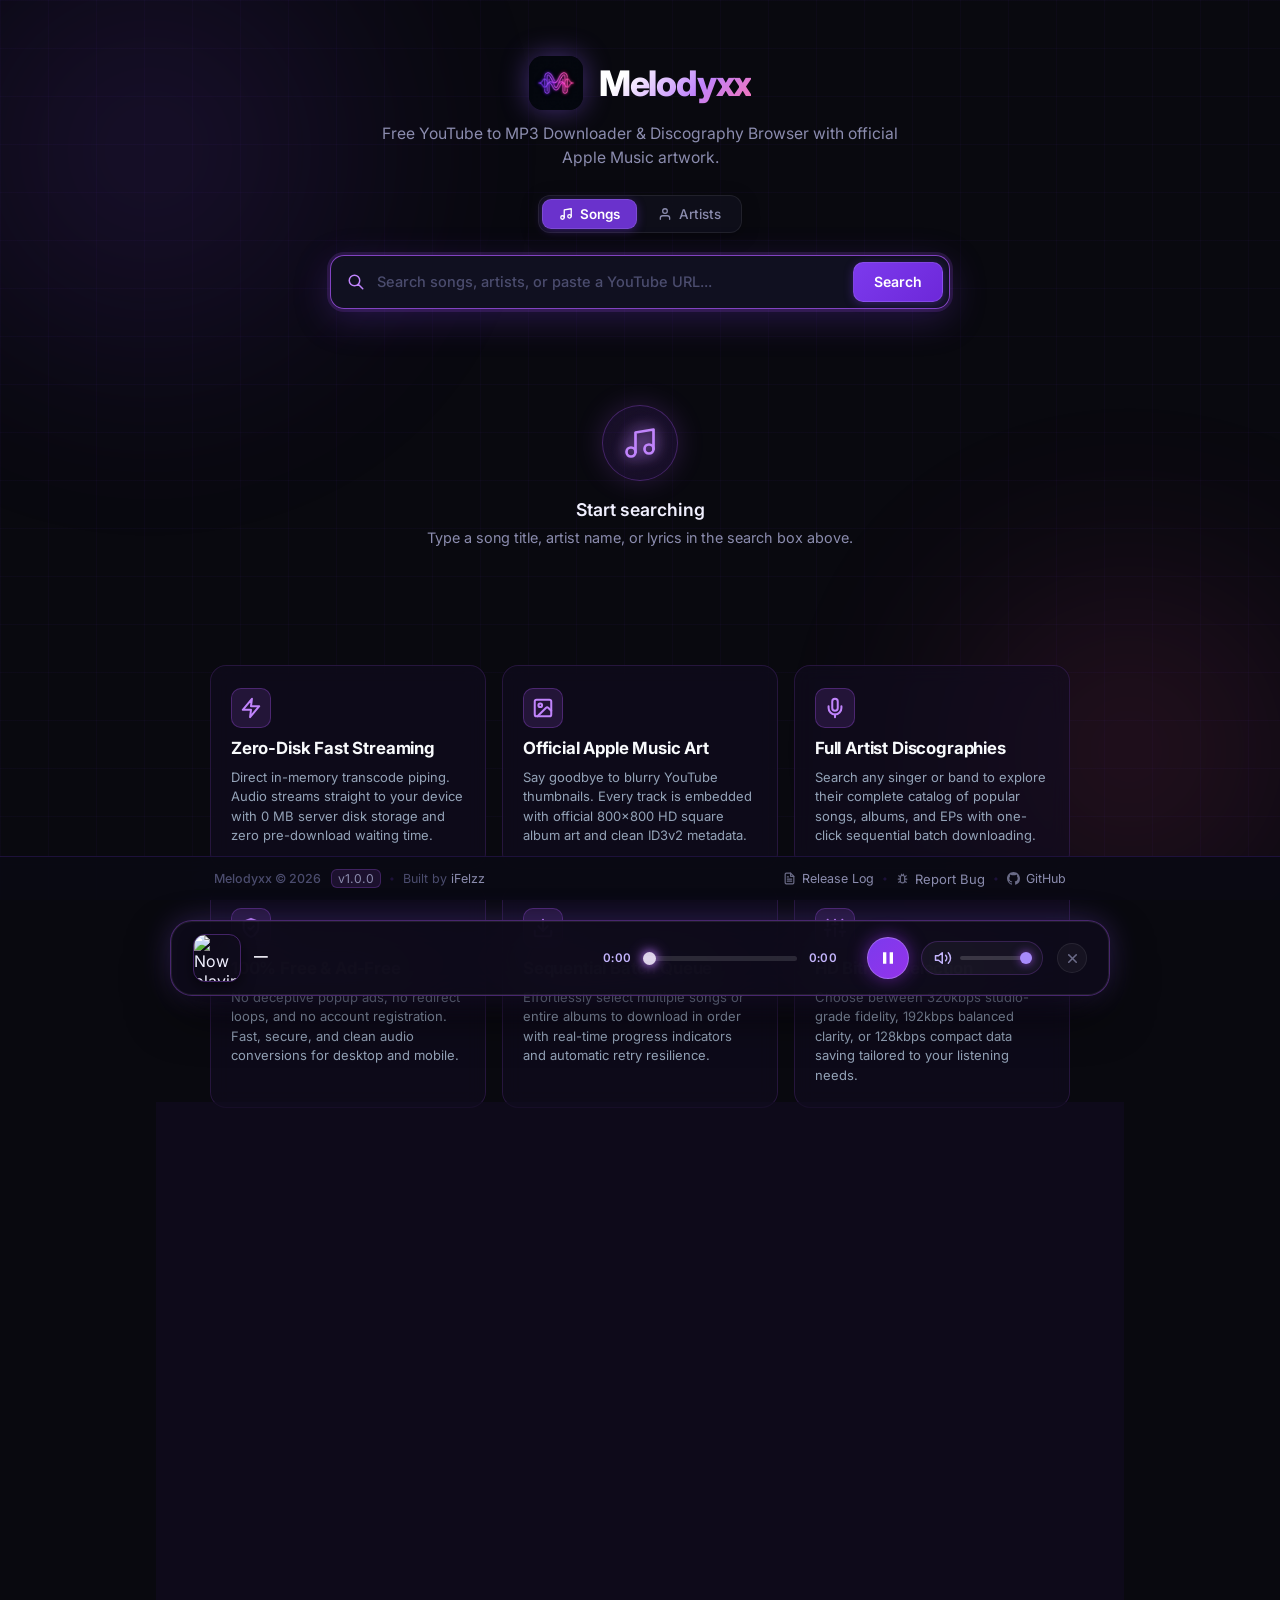
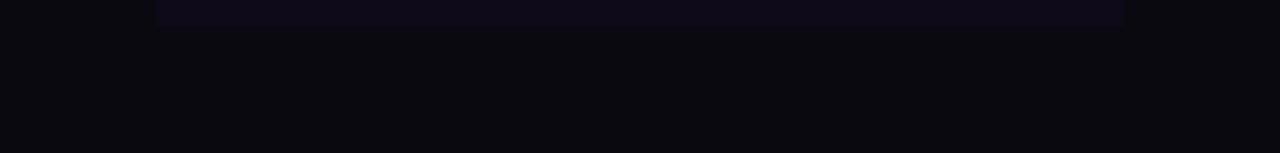
==== commit aa1b4ffc: "fix(icons): replace misplaced clock, dollar and shield icons in feature highlights v1.16.1" ====
--- a/static/index.html
+++ b/static/index.html
@@ -145,7 +145,7 @@
   }
   </script>
 
-  <link rel="stylesheet" href="/static/css/style.css?v=1.15.2" />
+  <link rel="stylesheet" href="/static/css/style.css?v=1.16.1" />
 </head>
 
 <body>
@@ -518,8 +518,9 @@
             <article class="seo-card">
               <div class="seo-card-icon" aria-hidden="true">
                 <svg width="22" height="22" viewBox="0 0 24 24" fill="none" stroke="currentColor" stroke-width="2.2" stroke-linecap="round" stroke-linejoin="round">
-                  <circle cx="12" cy="12" r="10"/>
-                  <path d="M12 6v6l4 2"/>
+                  <path d="M12 2a3 3 0 0 0-3 3v7a3 3 0 0 0 6 0V5a3 3 0 0 0-3-3Z"/>
+                  <path d="M19 10v2a7 7 0 0 1-14 0v-2"/>
+                  <line x1="12" x2="12" y1="19" y2="22"/>
                 </svg>
               </div>
               <h2 class="seo-card-title">Full Artist Discographies</h2>
@@ -532,6 +533,7 @@
               <div class="seo-card-icon" aria-hidden="true">
                 <svg width="22" height="22" viewBox="0 0 24 24" fill="none" stroke="currentColor" stroke-width="2.2" stroke-linecap="round" stroke-linejoin="round">
                   <path d="M12 22s8-4 8-10V5l-8-3-8 3v7c0 6 8 10 8 10z"/>
+                  <polyline points="9 12 11 14 15 10"/>
                 </svg>
               </div>
               <h2 class="seo-card-title">100% Free &amp; Ad-Free</h2>
@@ -557,7 +559,15 @@
             <article class="seo-card">
               <div class="seo-card-icon" aria-hidden="true">
                 <svg width="22" height="22" viewBox="0 0 24 24" fill="none" stroke="currentColor" stroke-width="2.2" stroke-linecap="round" stroke-linejoin="round">
-                  <path d="M12 2v20M17 5H9.5a3.5 3.5 0 0 0 0 7h5a3.5 3.5 0 0 1 0 7H6"/>
+                  <line x1="4" x2="4" y1="21" y2="14"/>
+                  <line x1="4" x2="4" y1="10" y2="3"/>
+                  <line x1="12" x2="12" y1="21" y2="12"/>
+                  <line x1="12" x2="12" y1="8" y2="3"/>
+                  <line x1="20" x2="20" y1="21" y2="16"/>
+                  <line x1="20" x2="20" y1="12" y2="3"/>
+                  <line x1="1" x2="7" y1="14" y2="14"/>
+                  <line x1="9" x2="15" y1="8" y2="8"/>
+                  <line x1="17" x2="23" y1="16" y2="16"/>
                 </svg>
               </div>
               <h2 class="seo-card-title">HD Bitrate Selection</h2>
@@ -981,7 +991,7 @@
   <!-- Toast container -->
   <div id="toast-container" aria-live="assertive" aria-atomic="true"></div>
 
-  <script src="/static/js/app.js?v=1.15.2" defer></script>
+  <script src="/static/js/app.js?v=1.16.1" defer></script>
 </body>
 
 </html>
--- a/static/css/style.css
+++ b/static/css/style.css
@@ -907,6 +907,22 @@
       opacity: 1;
     }
 
+    .card.is-playing {
+      border-color: rgba(168, 85, 247, 0.6);
+      box-shadow: 0 8px 32px -6px rgba(124, 58, 237, 0.35), 0 0 0 1px rgba(168, 85, 247, 0.25) inset;
+      background: linear-gradient(135deg, rgba(28, 20, 52, 0.9) 0%, rgba(18, 14, 34, 0.96) 100%);
+    }
+
+    .card.is-playing::before {
+      opacity: 1;
+      background: linear-gradient(135deg, rgba(168, 85, 247, 0.08) 0%, transparent 60%);
+    }
+
+    .card.is-paused {
+      border-color: rgba(168, 85, 247, 0.38);
+      box-shadow: 0 6px 20px -6px rgba(124, 58, 237, 0.2);
+    }
+
     @keyframes card-in {
       from {
         opacity: 0;
@@ -952,45 +968,6 @@
       border-radius: 8px;
       overflow: hidden;
       background: rgba(0, 0, 0, 0.2);
-    }
-
-    .btn-play-overlay {
-      position: absolute;
-      top: 50%;
-      left: 50%;
-      transform: translate(-50%, -50%);
-      width: 48px;
-      height: 48px;
-      border-radius: 50%;
-      background: rgba(124, 58, 237, 0.85);
-      border: 2px solid rgba(255, 255, 255, 0.3);
-      color: white;
-      display: flex;
-      align-items: center;
-      justify-content: center;
-      cursor: pointer;
-      opacity: 0;
-      transition: all 0.2s ease;
-      z-index: 2;
-    }
-
-    .card-thumb-wrap:hover .btn-play-overlay,
-    .btn-play-overlay.playing,
-    .btn-play-overlay.loading {
-      opacity: 1;
-    }
-
-    .btn-play-overlay:hover {
-      background: rgba(124, 58, 237, 1);
-      transform: translate(-50%, -50%) scale(1.1);
-    }
-
-    .btn-play-overlay.playing {
-      background: rgba(220, 38, 38, 0.85);
-    }
-
-    .btn-play-overlay.loading svg {
-      animation: spin 1s linear infinite;
     }
 
     .card-thumb {
@@ -1059,8 +1036,9 @@
     .btn-download {
       display: flex;
       align-items: center;
-      gap: 8px;
-      padding: 10px 18px;
+      justify-content: center;
+      gap: 7px;
+      padding: 8px 16px;
       border-radius: var(--radius-md);
       border: 1.5px solid rgba(139, 92, 246, 0.3);
       background: rgba(124, 58, 237, 0.1);
@@ -1074,6 +1052,7 @@
       flex-shrink: 0;
       position: relative;
       z-index: 1;
+      width: 100%;
     }
 
     .btn-download:hover {
@@ -1173,12 +1152,131 @@
       color: var(--clr-accent);
     }
 
-    /* Card action — download button */
+    /* Card action — Play Preview and Download buttons */
     .card-action {
       display: flex;
+      flex-direction: column;
+      align-items: stretch;
+      justify-content: center;
+      gap: 7px;
+      flex-shrink: 0;
+      min-width: 104px;
+    }
+
+    /* Card Preview Play button */
+    .btn-card-play {
+      display: inline-flex;
       align-items: center;
-      justify-content: flex-end;
-      flex-shrink: 0;
+      justify-content: center;
+      gap: 6px;
+      padding: 7px 14px;
+      border-radius: var(--radius-md);
+      border: 1.5px solid rgba(168, 85, 247, 0.35);
+      background: rgba(168, 85, 247, 0.08);
+      color: #d8b4fe;
+      font-family: inherit;
+      font-size: 0.82rem;
+      font-weight: 700;
+      cursor: pointer;
+      transition: all 0.22s cubic-bezier(0.4, 0, 0.2, 1);
+      white-space: nowrap;
+      position: relative;
+      overflow: hidden;
+      box-shadow: 0 2px 6px rgba(0, 0, 0, 0.2);
+      outline: none;
+      width: 100%;
+    }
+
+    .btn-card-play:hover {
+      background: rgba(168, 85, 247, 0.22);
+      border-color: rgba(192, 132, 252, 0.65);
+      color: #ffffff;
+      transform: translateY(-1px);
+      box-shadow: 0 4px 14px rgba(124, 58, 237, 0.35);
+    }
+
+    .btn-card-play:active {
+      transform: translateY(0) scale(0.97);
+    }
+
+    .btn-card-play .btn-play-icon {
+      display: flex;
+      align-items: center;
+      justify-content: center;
+      transition: transform 0.2s ease;
+    }
+
+    .btn-card-play:hover .btn-play-icon {
+      transform: scale(1.1);
+    }
+
+    /* Animated Sound Equalizer bars */
+    .btn-card-play .play-equalizer {
+      display: none;
+      align-items: flex-end;
+      gap: 2.5px;
+      height: 12px;
+      margin-left: 2px;
+    }
+
+    .btn-card-play.playing .play-equalizer {
+      display: inline-flex;
+    }
+
+    .play-equalizer span {
+      display: block;
+      width: 2.5px;
+      background: #e9d5ff;
+      border-radius: 999px;
+      box-shadow: 0 0 6px #c084fc;
+      animation: playEqBars 0.85s ease-in-out infinite alternate;
+    }
+
+    .play-equalizer span:nth-child(1) { height: 6px; animation-duration: 0.75s; }
+    .play-equalizer span:nth-child(2) { height: 12px; animation-duration: 0.95s; animation-delay: 0.15s; }
+    .play-equalizer span:nth-child(3) { height: 8px; animation-duration: 0.85s; animation-delay: 0.3s; }
+
+    @keyframes playEqBars {
+      0% { height: 3px; }
+      100% { height: 12px; }
+    }
+
+    /* Playing state — Glowing neon pulse */
+    .btn-card-play.playing {
+      background: linear-gradient(135deg, rgba(124, 58, 237, 0.38) 0%, rgba(168, 85, 247, 0.25) 100%);
+      border-color: #c084fc;
+      color: #ffffff;
+      box-shadow: 0 0 16px rgba(168, 85, 247, 0.5), 0 0 2px #c084fc inset;
+      animation: btnCardPlayPulse 2.4s ease-in-out infinite;
+    }
+
+    @keyframes btnCardPlayPulse {
+      0%, 100% {
+        box-shadow: 0 0 12px rgba(168, 85, 247, 0.4), 0 0 0 1px rgba(192, 132, 252, 0.3) inset;
+        border-color: rgba(192, 132, 252, 0.7);
+      }
+      50% {
+        box-shadow: 0 0 22px rgba(168, 85, 247, 0.75), 0 0 0 1px rgba(233, 213, 255, 0.5) inset;
+        border-color: #d8b4fe;
+      }
+    }
+
+    /* Paused state */
+    .btn-card-play.paused {
+      background: rgba(124, 58, 237, 0.18);
+      border-color: rgba(168, 85, 247, 0.5);
+      color: #e9d5ff;
+    }
+
+    .btn-card-play.paused .play-equalizer span {
+      animation-play-state: paused;
+      opacity: 0.6;
+    }
+
+    /* Loading spin animation */
+    .btn-card-play.loading .btn-play-icon svg,
+    .spinner-card-icon {
+      animation: spin 0.9s linear infinite;
     }
 
     /* ═══════════════════════════════════════════════════
@@ -1730,8 +1828,13 @@
 
       .card-action {
         grid-column: 1 / -1;
+        display: flex;
+        flex-direction: column;
+        gap: 8px;
+        width: 100%;
       }
 
+      .btn-card-play,
       .btn-download {
         width: 100%;
         justify-content: center;
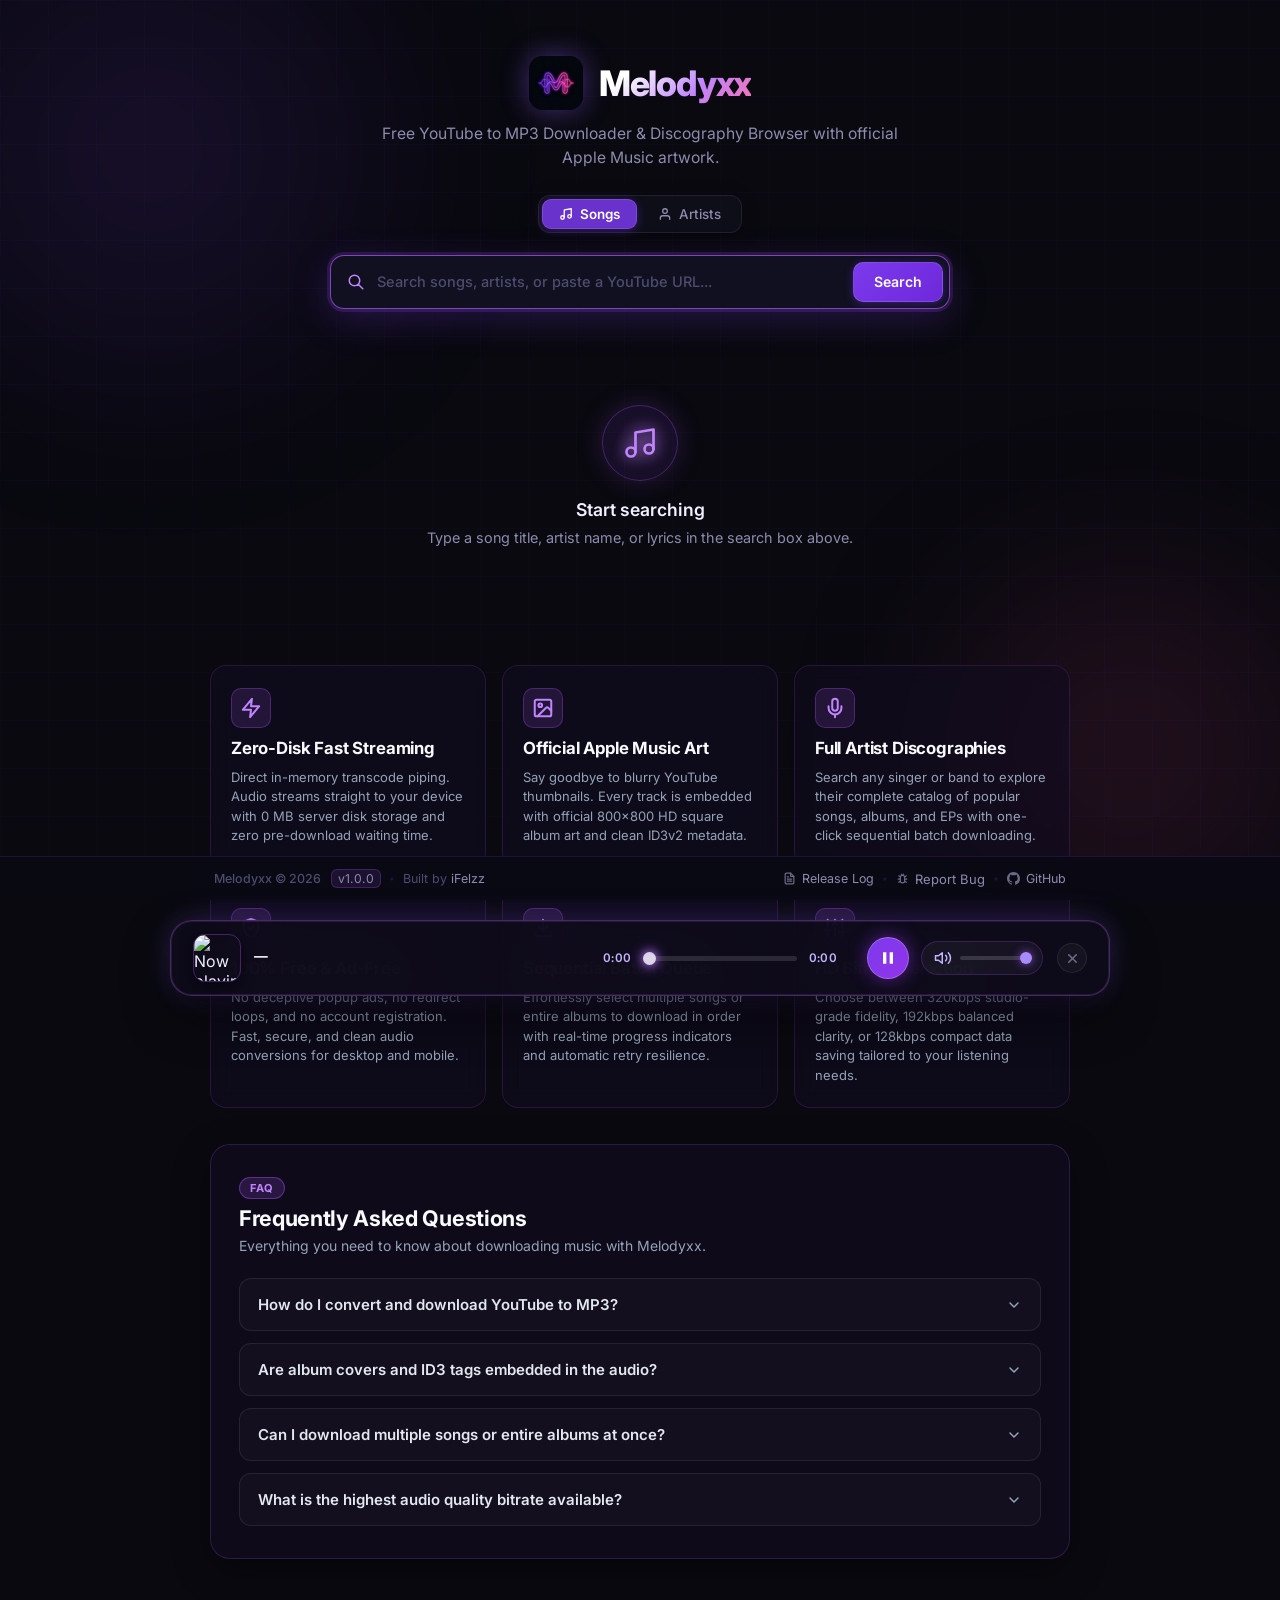
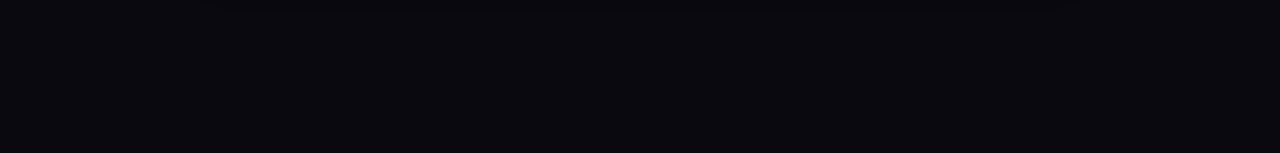
==== commit 1e48e72f: "feat(analytics): live active visitors, geo ip tracking, and unique daily visitors v1.17.0" ====
--- a/static/index.html
+++ b/static/index.html
@@ -145,7 +145,7 @@
   }
   </script>
 
-  <link rel="stylesheet" href="/static/css/style.css?v=1.16.1" />
+  <link rel="stylesheet" href="/static/css/style.css?v=1.17.0" />
 </head>
 
 <body>
@@ -991,7 +991,7 @@
   <!-- Toast container -->
   <div id="toast-container" aria-live="assertive" aria-atomic="true"></div>
 
-  <script src="/static/js/app.js?v=1.16.1" defer></script>
+  <script src="/static/js/app.js?v=1.17.0" defer></script>
 </body>
 
 </html>
